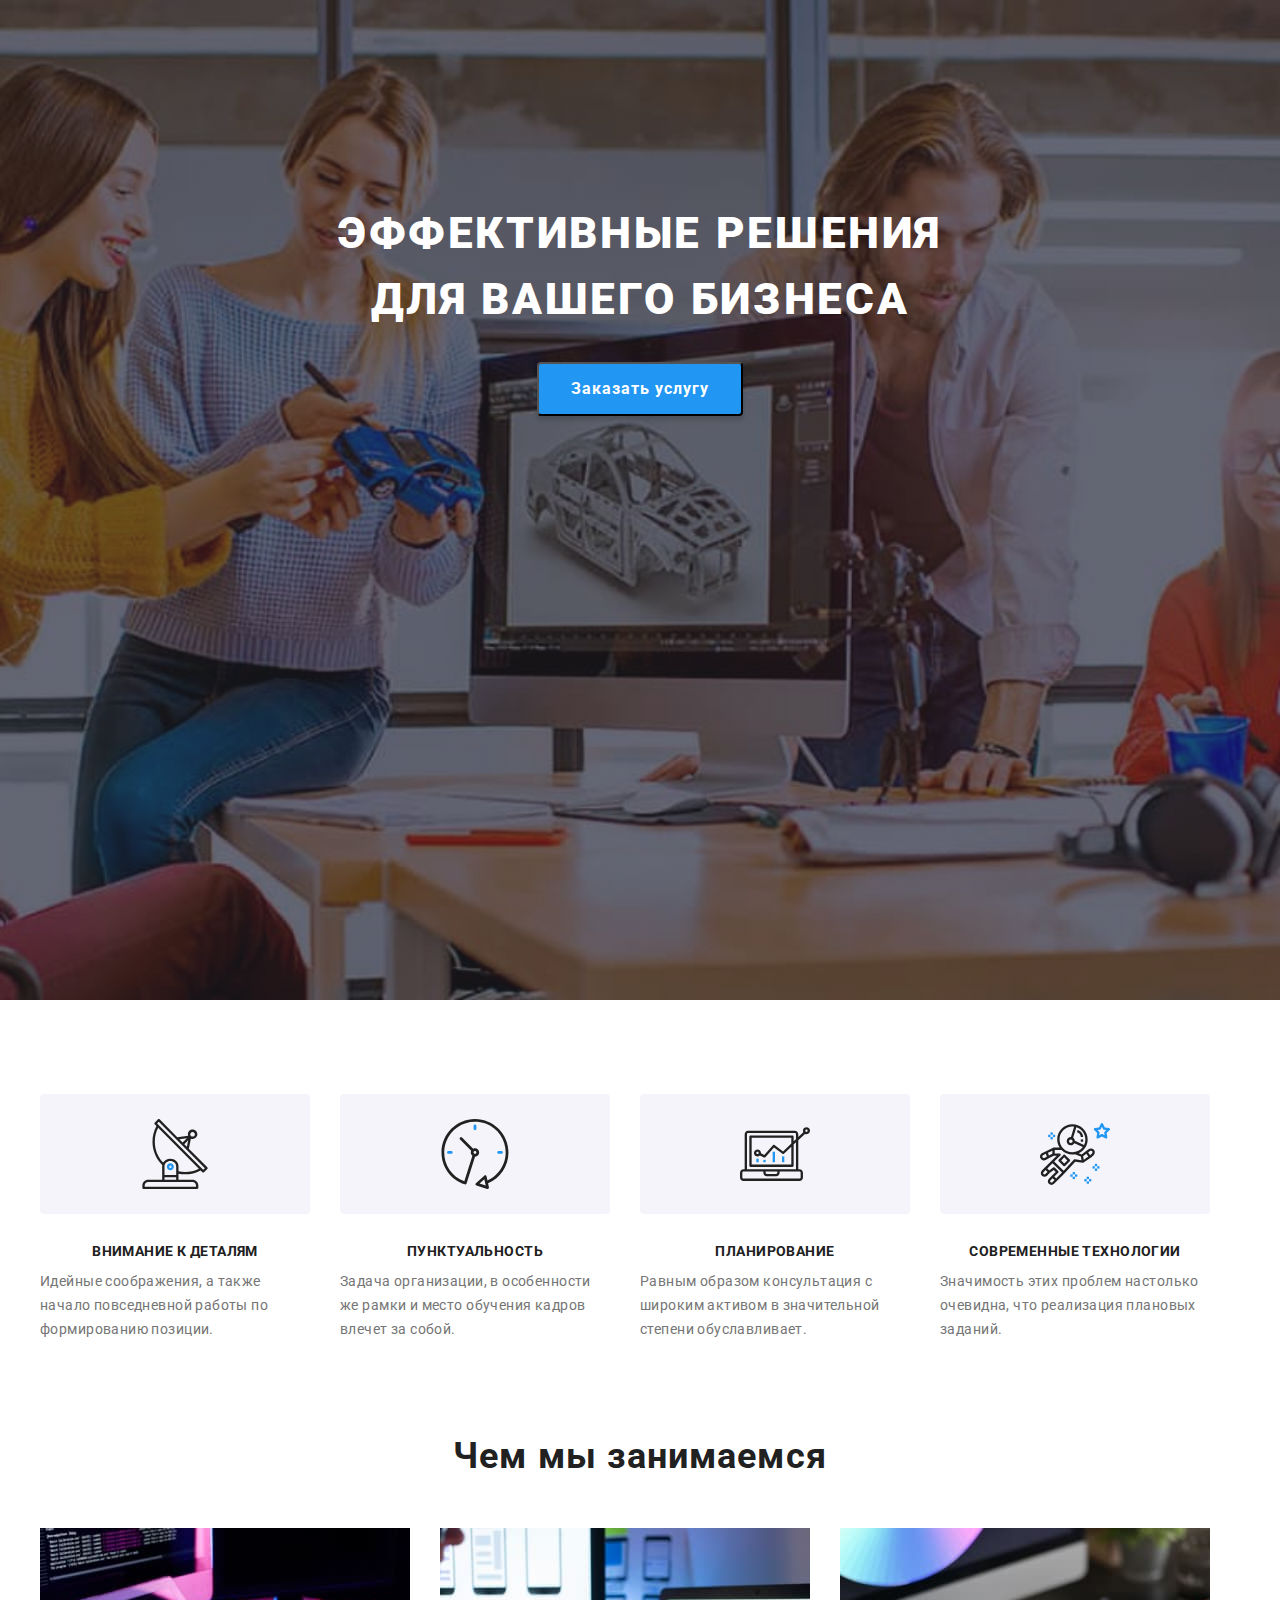
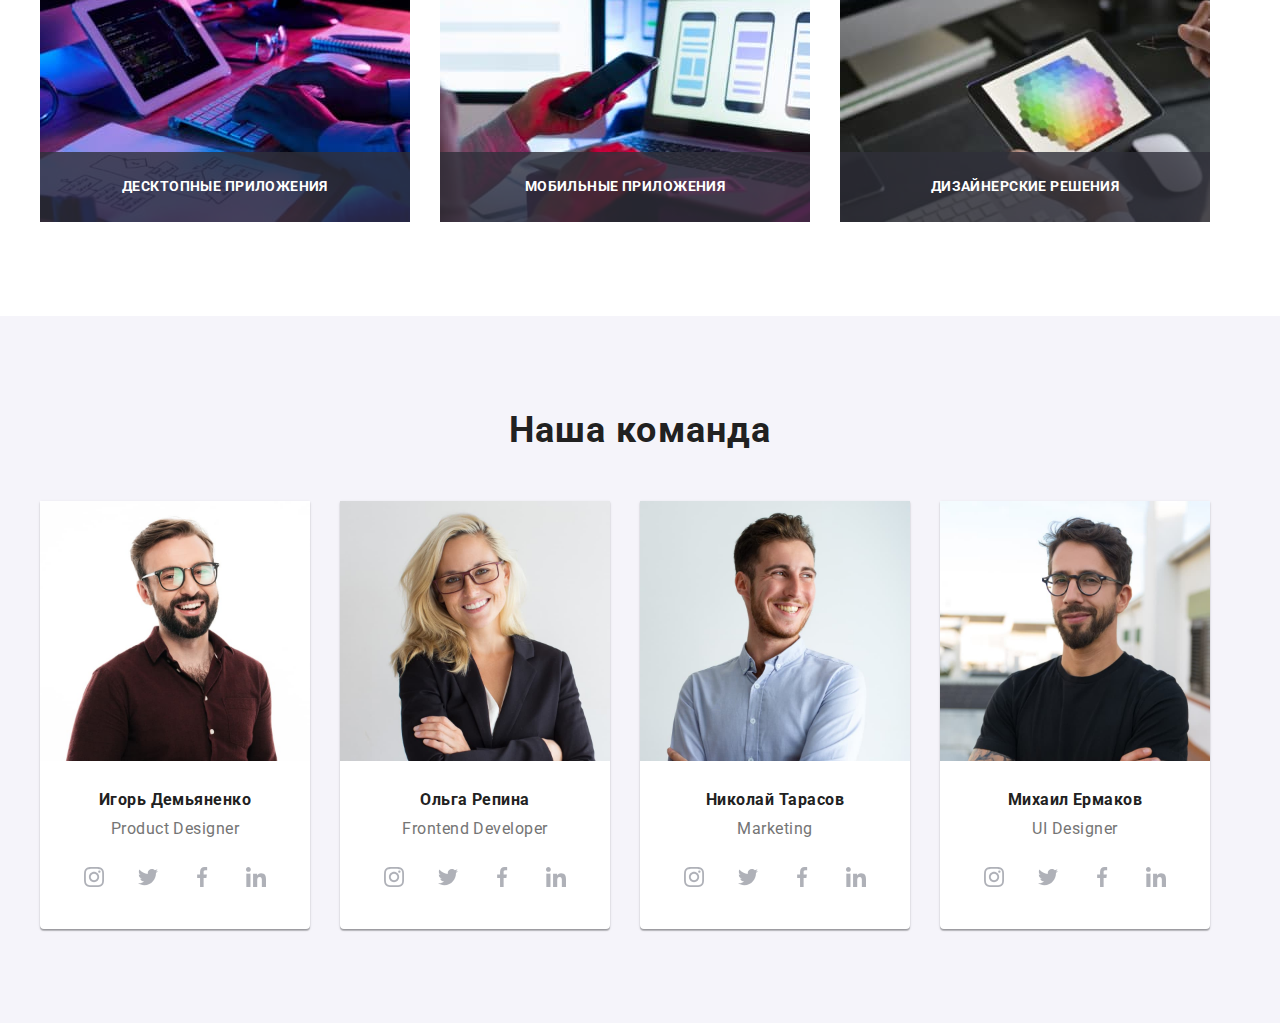
==== index.html @ a9a69131 "Адаптация первых двух секций без heаder" ====
<!DOCTYPE html>
<html lang="ru">
<head>
    <meta charset="UTF-8">
    <meta http-equiv="X-UA-Compatible" content="IE=edge">
    <meta name="viewport" content="width, initial-scale=1.0">
    <title lang="en">WebStudio</title>
    <link rel="preconnect" href="https://fonts.gstatic.com">
    <link href="https://fonts.googleapis.com/css2?family=Raleway:wght@700&family=Roboto:wght@400;500;700;900&display=swap" rel="stylesheet">
    <link rel="stylesheet" href="https://cdnjs.cloudflare.com/ajax/libs/modern-normalize/1.1.0/modern-normalize.min.css" integrity="sha512-wpPYUAdjBVSE4KJnH1VR1HeZfpl1ub8YT/NKx4PuQ5NmX2tKuGu6U/JRp5y+Y8XG2tV+wKQpNHVUX03MfMFn9Q==" crossorigin="anonymous" referrerpolicy="no-referrer" />
    <link rel="stylesheet" href="https://cdnjs.cloudflare.com/ajax/libs/animate.css/4.1.1/animate.min.css"/>
    <link rel="stylesheet" href="./css/main.min.css">
</head>
<body>
    <!--Шапка страницы-->
    <!-- <header class="header">      -->
       <!--Навигация на другие страницы-->
         <!-- <div class="container header-container">
            <nav class=" main-nav">
                <a  href="#WebStudio" class="logo link  "><span class="logo--part">Web</span>Studio</a>
                <ul class="menu list">
                    <li class="menu__item">
                        <a class="menu__link link menu__link--current" href="#студия">Студия</a>
                    </li>
                    <li class="menu__item">
                        <a class="menu__link link" href="./portfolio.html">Портфолио</a>
                    </li>
                    <li class="menu__item">
                        <a class="menu__link link" href="#контакты">Контакты</a>
                    </li>
                </ul>
            </nav>
            <!-- <ul class="communication list">
                <li class="communication__item ">                
                    <a class="communication__link link" href="mailto:info@devstudio.com">
                        <svg class=" communication__icon" width="16"  height="12">
                            <use href="./images/icon/sprite.svg#icon-envelope" width="16" height="12"></use>
                        </svg>info@devstudio.com</a></li>
                <li class="communication__item" >
                    <a class="communication__link link" href="tel:+380961111111">
                        <svg class="communication__icon" width="10" height="16"  >
                            <use href="./images/icon/sprite.svg#icon-smartphone" width="10" height="16" ></use>
                        </svg>+38 096 111 11 11</a></li>
             </ul> -->
         <!-- </div>
    </header> --> 

    <main>
        <section class="hero">   
            <div class="container"> 
                <!-- Решение -->
                <h1 class="hero__text">Эффективные решения для вашего бизнеса</h1>
                <button type="button" class="hero__button" data-modal-open> Заказать услугу </button> 
            </div>               
        </section>

      
        <section class="quality">
                <!-- Положительные качества-->
            <div class="container"> 
                <h2 class="visually-hidden">Наши положительные качества</h2>
                <ul class="quality__list list">
                    <li class="quality__list--item ">
                        <div class="quality__list--container">
                            <svg class="quality__list--icon">
                                <use href="./images/icon/sprite.svg#icon-antenna"></use>
                            </svg>
                        </div>
                        <h3 class="quality__list--title"> Внимание к деталям</h3>
                        <p class="quality__list--description">Идейные соображения, а также начало повседневной работы по формированию позиции.</p>
                    </li>
                    <li class="quality__list--item ">
                        <div class="quality__list--container">
                            <svg class="quality__list--icon">
                                <use href="./images/icon/sprite.svg#icon-clock"></use>
                            </svg>
                        </div>
                        <h3 class="quality__list--title"> Пунктуальность</h3>
                        <p class="quality__list--description">Задача организации, в особенности же рамки и место обучения кадров влечет за собой.</p>
                    </li>
                    <li class="quality__list--item ">
                        <div class="quality__list--container">
                            <svg class="quality__list--icon">
                                <use href="./images/icon/sprite.svg#icon-diagram"></use>
                            </svg>
                        </div>
                        <h3 class="quality__list--title"> Планирование</h3>
                        <p class="quality__list--description">Равным образом консультация с широким активом в значительной степени обуславливает.</p>
                    </li>
                    <li class="quality__list--item">
                        <div class="quality__list--container">
                            <svg class="quality__list--icon">
                                <use href="./images/icon/sprite.svg#icon-astronaut"></use>
                            </svg>
                        </div>
                        <h3 class="quality__list--title"> Современные технологии</h3>
                        <p class="quality__list--description">Значимость этих проблем настолько очевидна, что реализация плановых заданий.</p>
                    </li>
                </ul>
            </div>
        </section>
   
            
        <section class="our-work">
            <!--Чем мы занимаемся--> 
            <div class="container">
                <h2 class="our-work__title">Чем мы занимаемся</h2>    
                <ul class="our-work__list list">
                    <li class="our-work__example">
                        <div class="our-work__card">
                            <img class="our-work__img" src="./images/work/typing_on_laptope.jpg" alt="Пишет код" width="370" height="294"  >
                            <p class="our-work__p">
                                Десктопные приложения
                            </p>
                        </div>
                    </li>
                    <li class="our-work__example">
                        <div class="our-work__card">
                            <img class="our-work__img" src="./images/work/laptop-screen.jpg" alt="Разрабатывает сайт под телефон" width="370" height="294" >
                            <p class="our-work__p">
                                Мобильные приложения
                            </p>
                        </div>
                    </li>
                    <li class="our-work__example">
                        <div class="our-work__card">
                            <img class="our-work__img" src="./images/work/thr-tablet.jpg" alt="Подбирает цветовую гамму" width="370" height="294" >
                            <p class="our-work__p">
                                Дизайнерские решения
                            </p>
                        </div>

                    </li>               
                </ul>
            </div>        
        </section>
  
        <section class="team">
            <!--Наша команда-->                  
            <div class="team__content container">
                <h2 class="team__title">Наша команда</h2> 
                <ul class="team__list list">
                    <li class="team__item">
                       <img class="team__img" src="./images/team/igor-demyanenko.jpg" alt="Мужчина в очках" width="270" height="260">
                       <div class="team__box">
                         <h3 class="team__name">Игорь Демьяненко</h3>
                         <p class="team__position" lang="en">Product Designer</p>
                         <ul class="social__list list">
                             <li class="social__list--item">
                                 <a href="" class="social__list--link ">
                                    <svg class="social__list--icon">
                                        <use href="./images/icon/sprite.svg#icon-instagram"></use>
                                    </svg>   
                                 </a>
                                </li>
                             <li class="social__list--item">
                                 <a href=""  class="social__list--link ">
                                    <svg class="social__list--icon">
                                        <use href="./images/icon/sprite.svg#icon-twitter"></use>
                                    </svg>
                                 </a>
                                </li>
                             <li class="social__list--item">
                                 <a href=""  class="social__list--link ">
                                    <svg class="social__list--icon">
                                        <use href="./images/icon/sprite.svg#icon-facebook"></use>
                                    </svg>
                                 </a>
                                </li>
                             <li class="social__list--item">
                                 <a href=""  class="social__list--link ">
                                    <svg class="social__list--icon">
                                        <use href="./images/icon/sprite.svg#icon-linkedin"></use>
                                    </svg>
                                 </a>
                                </li>
                         </ul>
                       </div>                      
                   </li>
                    <li class="team__item">
                       <img class="team__img" src="./images/team/olga-repina.jpg" alt="Женщина в очках" width="270" height="260">
                       <div class="team__box">
                         <h3 class="team__name ">Ольга Репина</h3>
                         <p class="team__position" lang="en">Frontend Developer</p>
                         <ul class="social__list list">
                            <li class="social__list--item">
                                <a  href="" class="social__list--link ">
                                   <svg class="social__list--icon">
                                       <use href="./images/icon/sprite.svg#icon-instagram"></use>
                                   </svg>   
                                </a>
                               </li>
                            <li class="social__list--item">
                                <a  href="" class="social__list--link ">
                                   <svg class="social__list--icon">
                                       <use href="./images/icon/sprite.svg#icon-twitter"></use>
                                   </svg>
                                </a>
                               </li>
                            <li class="social__list--item">
                                <a href=""  class="social__list--link ">
                                   <svg class="social__list--icon">
                                       <use href="./images/icon/sprite.svg#icon-facebook"></use>
                                   </svg>
                                </a>
                               </li>
                            <li class="social__list--tem">
                                <a  href="" class="social__list--link ">
                                   <svg class="social__list--icon">
                                       <use href="./images/icon/sprite.svg#icon-linkedin"></use>
                                   </svg>
                                </a>
                               </li>
                        </ul>
                       </div>
                   </li>
                   <li class="team__item">
                       <img class="team__img" src="./images/team/nikolay-tarasov.jpg" alt="Мужчина" width="270" height="260">
                       <div class="team__box">
                         <h3 class="team__name">Николай Тарасов</h3>
                         <p class="team__position" lang="en">Marketing</p>
                         <ul class="social__list list">
                            <li class="social__list--item">
                                <a  href="" class="social__list--link ">
                                   <svg class="social__list--icon">
                                       <use href="./images/icon/sprite.svg#icon-instagram"></use>
                                   </svg>   
                                </a>
                               </li>
                            <li class="social__list--item">
                                <a  href="" class="social__list--link ">
                                   <svg class="social__list--icon">
                                       <use href="./images/icon/sprite.svg#icon-twitter"></use>
                                   </svg>
                                </a>
                               </li>
                               <li class="social__list--item">
                                <a  href="" class="social__list--link ">
                                   <svg class="social__list--icon">
                                       <use href="./images/icon/sprite.svg#icon-facebook"></use>
                                   </svg>
                                </a>
                               </li>
                               <li class="social__list--item">
                                <a  href="" class="social__list--link ">
                                   <svg class="social__list--icon">
                                       <use href="./images/icon/sprite.svg#icon-linkedin"></use>
                                   </svg>
                                </a>
                               </li>
                        </ul>
                       </div>
                   </li>
                   <li class="team__item">
                       <img class="team__img" src="./images/team/mikhail-yermakov.jpg" alt="Мужчина в очках" width="270" height="260">
                       <div class="team__box">
                         <h3 class="team__name">Михаил Ермаков</h3>
                         <p class="team__position" lang="en">UI Designer</p>
                         <ul class="social__list list">
                            <li class="social__list--item">
                                <a  href="" class="social__list--link ">
                                   <svg class="social__list--icon">
                                       <use href="./images/icon/sprite.svg#icon-instagram"></use>
                                   </svg>   
                                </a>
                               </li>
                            <li   class="social__list--item">
                                <a href="" class="social__list--link ">
                                   <svg class="social__list--icon">
                                       <use href="./images/icon/sprite.svg#icon-twitter"></use>
                                   </svg>
                                </a>
                               </li>
                            <li   class="social__list--item">
                                <a href="" class="social__list--link ">
                                   <svg class="social__list--icon">
                                       <use href="./images/icon/sprite.svg#icon-facebook"></use>
                                   </svg>
                                </a>
                               </li>
                            <li  class="social__list--item">
                                <a href="" class="social__list--link ">
                                   <svg class="social__list--icon">
                                       <use href="./images/icon/sprite.svg#icon-linkedin"></use>
                                   </svg>
                                </a>
                               </li>
                        </ul>
                       </div>

                   </li>
               </ul>
            </div>       

        <!-- </section> -->
        
        <!-- <section class="customers"> -->
            <!--Постоянные клиенты-->
            <!-- <div class="container">
                <h2 class="customers__title">Постоянные клиенты</h2>
                <ul class="customers__list list">
                    <li class="customers__item list">
                        <a  href="" class="customers__link">
                            <svg class="customers__icon" width="41" height="47">
                                <use href="./images/icon/sprite.svg#icon-group-ya_co"></use>
                            </svg>   
                        </a>
                    </li>
                    <li  class="customers__item list">
                        <a  href="" class="customers__link">
                            <svg class="customers__icon" width="40" height="52">
                                <use href="./images/icon/sprite.svg#icon-group_company"></use>
                            </svg>   
                        </a>
                    </li>
                    <li class="customers__item list">
                        <a  href="" class="customers__link" >
                            <svg class="customers__icon" width="43" height="41">
                                <use href="./images/icon/sprite.svg#icon-group-compan"></use>
                            </svg>   
                        </a>
                    </li>
                    <li class="customers__item list">
                        <a  href="" class="customers__link">
                            <svg class="customers__icon" width="85" height="41">
                                <use href="./images/icon/sprite.svg#icon-group_foster"></use>
                            </svg>   
                        </a>
                    </li>
                    <li class="customers__item list" >
                        <a  href="" class="customers__link">
                             <svg class="customers__icon" width="63" height="46">
                                <use href="./images/icon/sprite.svg#icon-group_brand"></use>
                            </svg>   
                        </a>
                    </li>
                    <li class="customers__item list" > 
                        <a  href="" class="customers__link">
                             <svg class="customers__icon" width="94" height="44">
                                 <use href="./images/icon/sprite.svg#icon-group_tag"></use>
                             </svg>   
                         </a>
                    </li>
                </ul>
            </div>

        </section>
        -->
    </main>

    <!-- <footer class="footer">
        <div class="container footer__container"> -->
            <!-- <div class="footer__address">
                <h2 class="visually-hidden">Контактная информация</h2> -->
                <!--Контактная информация-->       
                <!-- <a  href="#WebStudio" class="logo link logo--retreat"><span class="logo--part">Web</span><span class="logo--footer">Studio</span> </a>
               <address>
                   <ul class="footer__list list">
                       <li class="footer__item"> <a class="footer__site link" href="https://goo.gl/maps/m8xyBrowQKkQdfv96" target="_blank" rel="noopener noreferrer" >г. Киев, пр-т Леси Украинки, 26</a></li>
                       <li class="footer__item"><a class="footer__communication link" href="mailto:info@example.com">info@example.com</a></li>
                       <li class="footer__item"> <a class="footer__communication link" href="tel:+380991111111">+38 099 111 11 11</a></li>  
                   </ul>               
               </address>
            </div> -->
           <!-- <div class="join">
            <h3 class="join__title" >присоединяйтесь</h3> -->
            <!--Coц сети--> 
            <!-- <ul class="join__list list">
             <li class="join__item">
                 <a  href="#" class="join__link ">
                    <svg class="join__icon">
                        <use href="./images/icon/sprite.svg#icon-instagram"></use>
                    </svg>   
                 </a>
                </li>
             <li class="join__item">
                 <a  href="#" class="join__link ">
                    <svg class="join__icon">
                        <use href="./images/icon/sprite.svg#icon-twitter"></use>
                    </svg>
                 </a>
                </li>
             <li class="join__item">
                 <a  href="#" class="join__link ">
                    <svg class="join__icon">
                        <use href="./images/icon/sprite.svg#icon-facebook"></use>
                    </svg>
                 </a>
                </li>
             <li class="join__item">
                 <a  href="#" class="join__link ">
                    <svg class="join__icon">
                        <use href="./images/icon/sprite.svg#icon-linkedin"></use>
                    </svg>
                 </a>
                </li>
            </ul>
           </div> -->
           <!-- <div class="footer__form">
               <h3 class="footer__form--title">Подпишитесь на рассылку</h3>
               <form action="#" class="footer__form--box">
                   <label class="footer__form--label">
                       <span class="footer__form--label">
                            <input class="footer__form--input" type="email" name="email" placeholder="E-mail" required>
                            <button class="footer__form--subscribe" type="submit">Подписаться
                                <svg class="footer__form--icon" width="24" height="24">
                                    <use href="./images/icon/sprite.svg#icon-send" ></use>
                                </svg>
                            </button>
                       </span>
                   </label>              
               </form>
           </div>
        </div>
    </footer> -->
<!-- 
    <div class="backdrop is-hidden" data-modal>
        <div class="modal ">
            <button type="button" class="modal-button" data-modal-close>
                <svg class="modal-icon" width="11" height="11">
                    <use href="./images/icon/sprite.svg#icon-dagger" ></use>
                </svg>
            </button>
            <form action="#" class="modal-form">
                <p class="modal-form-heat">Оставьте свои данные, мы вам перезвоним</p>
                <label class="modal-form-field">
                    Имя
                    <span class="modal-form-imput-wrapper">
                        <input type="text" name="user-name" class="modal-form-imput" 
                        minlength="2" pattern="[a-zA-Zа-яёА-ЯЁ]+" 
                        title="Имя должно содержать символы кирилицы или латиницы" required>
                        <svg class="modal-form-icon">
                            <use href="./images/icon/sprite.svg#icon-people"></use>
                        </svg>  
                    </span>
                </label>
                <label class="modal-form-field">
                    Телефон
                    <span class="modal-form-imput-wrapper">
                        <input type="tel" name="tel" class="modal-form-imput" 
                        pattern="[0-9]{3}-[0-9]{3}-[0-9]{2}-[0-9]{2}" title="050-000-00-00" required>
                        <svg class="modal-form-icon">
                            <use href="./images/icon/sprite.svg#icon-tel"></use>
                        </svg>  
                    </span>
                </label>
                <label class="modal-form-field">
                    Почта
                    <span class="modal-form-imput-wrapper">
                        <input type="email" name="email" class="modal-form-imput" required>
                        <svg class="modal-form-icon">
                            <use href="./images/icon/sprite.svg#icon-letter"></use>
                        </svg>  
                    </span>
                </label>
                <label class="modal-form-field">
                    Комментарий
                    <textarea name="user-message" class="modal-form-message" placeholder="Введите текст"></textarea>
                </label>
                <input type="checkbox" class="modal-form-checkbox visually-hidden" id="accept-police" required>
                <label for="accept-police" class="modal-form-checkbox-label"> 
                    Соглашаюсь с рассылкой и принимаю &nbsp; <a class="modal-form-checlbox-link link" href="#">Условия договора</a>
                </label>
                <button type="submit" class="modal-form-button">    
                    Отправить
                </button>
            </form>            

        </div>
    </div> -->

    <script src="./js/modal.js"></script>
</body>
</html>
---- css/main.min.css ----
:root{--main-font:'Roboto', "Sans","Lato", sans-serif;--secondary-font:'Raleway', "Montserrat", sans-serif;--title-text-colot: #212121;--accent-color: #2196F3;--primary-bg-color:#FFFFFF;--secondary-color:#757575}.visually-hidden{position:absolute;width:1px;height:1px;margin:-1px;border:0;padding:0;white-space:nowrap;clip-path:inset(100%);clip:rect(0 0 0 0);overflow:hidden}body{font-family:var(--main-font);font-weight:500;margin:0px;color:var(--secondary-color);background:var(--primary-bg-color)}h1,h2,h3,h4,h5,h6,p{margin-top:0;margin-bottom:0}ul,ol{margin-top:0;margin-bottom:0;padding-left:0}img{display:block;max-width:100%;height:auto}.list{list-style:none}.link{text-decoration:none;color:inherit}.container{padding-left:15px;padding-right:15px}@media screen and (min-width: 480px){.container{width:450px;margin:0 auto}}@media screen and (min-width: 768px){.container{width:738px}}@media screen and (min-width: 1200px){.container{width:1200px}}.backdrop{position:fixed;top:0;left:0;width:100vw;height:100vh;background-color:rgba(0,0,0,0.2);opacity:1;visibility:visible;pointer-events:auto;transition:opacity 500ms linear, visibility 500ms linear}.is-hidden{opacity:0;visibility:hidden;pointer-events:none}.logo{font-family:var(--secondary-font);font-weight:700;font-size:26px;line-height:1.19;letter-spacing:0.03em;color:#000000}.logo--part{color:var(--accent-color)}.logo--footer{color:var(--primary-bg-color)}.logo--retreat{display:inline-block;margin-bottom:20px;margin-right:0}@media screen and (min-width: 768px){.logo{margin-right:88px}}@media screen and (min-width: 1200px){.logo{margin-right:93px}}.social__list{display:flex;justify-content:space-between}.social__list--icon{width:20px;height:20px}.social__list--link{display:flex;align-items:center;justify-content:center;width:44px;height:44px;border-radius:50%;background-color:transparent;fill:#AFB1B8;transition:fill 250ms cubic-bezier(0.4, 0, 0.2, 1),background-color 250ms cubic-bezier(0.4, 0, 0.2, 1)}.social__list--link:focus,.social__list--link:hover{background-color:var(--accent-color);fill:var(--primary-bg-color)}.button{padding:6px 22px;font-family:var(--main-font);font-weight:500;font-size:16px;line-height:1.63;text-align:center;letter-spacing:0.03em;cursor:pointer;color:var(--title-text-colot);background-color:#F5F4FA;border-radius:4px;border-color:transparent;transition:box-shadow 250ms cubic-bezier(0.4, 0, 0.2, 1),background-color 250ms cubic-bezier(0.4, 0, 0.2, 1),color 250ms cubic-bezier(0.4, 0, 0.2, 1)}.button:focus,.button:hover{color:var(--primary-bg-color);background-color:var(--accent-color);box-shadow:0px 3px 1px rgba(0,0,0,0.1),0px 1px 2px rgba(0,0,0,0.08),0px 2px 2px rgba(0,0,0,0.12)}.header-container{display:flex}.header{border-bottom:1px solid #ECECEC;padding-top:25px;padding-bottom:24px}.main-nav{display:flex;align-items:center}.link.menu__link--current{color:var(--accent-color)}.link.menu__link--current::after{content:"";position:absolute;width:100%;height:4px;bottom:0;right:0;background-color:var(--accent-color);border-radius:2px}.menu{display:flex;align-items:center}.menu__item:not(:last-child){margin-right:50px}.menu__link{position:relative;font-size:14px;line-height:1.14;letter-spacing:0.02em;padding:32px 0;color:var(--title-text-colot);transition:color 250ms cubic-bezier(0.4, 0, 0.2, 1);animation-duration:500ms}.menu__link:hover,.menu__link:focus{color:var(--accent-color)}.communication{display:flex;margin-left:auto;align-items:center;font-size:14px;line-height:1.14;letter-spacing:0.02em;fill:var(--secondary-color)}.communication__item:not(:last-child){margin-right:50px}.communication__link{display:flex;align-items:center;transition:fill 250ms cubic-bezier(0.4, 0, 0.2, 1),color 250ms cubic-bezier(0.4, 0, 0.2, 1)}.communication__link:hover,.communication__link:focus{color:var(--accent-color);fill:var(--accent-color)}.communication__icon{margin-right:10px}.modal{padding:40px;width:528px;height:581px;background-color:var(--primary-bg-color);position:absolute;left:50%;top:50%;transform:translate(-50%, -50%)}.modal-button{position:absolute;width:30px;height:30px;cursor:pointer;top:8px;right:8px;padding:0;border-radius:50%;background-color:var(--primary-bg-color);border:1px solid rgba(0,0,0,0.1)}.modal-button:focus .modal-icon{fill:var(--accent-color)}.modal-icon{text-align:center;fill:#000000;transition:fill 250ms cubic-bezier(0.4, 0, 0.2, 1)}.modal-form{display:flex;flex-direction:column}.modal-form-heat{margin-bottom:12px;font-family:var(--main-font);font-weight:700;font-size:20px;line-height:1.15;text-align:center;letter-spacing:0.03em;color:var(--title-text-colot)}.modal-form-field{margin-bottom:10px;font-family:var(--main-font);font-weight:400;font-size:12px;line-height:1.16;letter-spacing:0.01em;color:var(--secondary-color)}.modal-form-imput-wrapper{display:block;position:relative;margin-top:4px}.modal-form-imput{padding:12px 42px;width:100%;height:40px;border:1px solid rgba(33,33,33,0.2);border-radius:4px;transition:border-color 250ms cubic-bezier(0.4, 0, 0.2, 1),fill 250ms cubic-bezier(0.4, 0, 0.2, 1)}.modal-form-imput:focus{outline:none;border-color:var(--accent-color)}.modal-form-imput:focus+.modal-form-icon{fill:var(--accent-color)}.modal-form-message{margin-top:4px;padding:12px 16px;resize:none;width:100%;height:120px;border:1px solid rgba(33,33,33,0.2);border-radius:4px;transition:border-color 250ms cubic-bezier(0.4, 0, 0.2, 1)}.modal-form-message:focus{outline:none;border-color:var(--accent-color)}.modal-form-icon{position:absolute;bottom:11px;left:12px;width:18px;height:18px}.modal-form-checkbox{transition:outline 250ms cubic-bezier(0.4, 0, 0.2, 1)}.modal-form-checkbox-label{display:flex;align-items:center;margin-bottom:30px;font-family:var(--main-font);font-weight:400;font-size:14px;line-height:2;letter-spacing:0.03em;color:var(--secondary-color)}.modal-form-checkbox-label::before{display:block;content:"";width:16px;height:15px;border:2px solid #212121;cursor:pointer;margin-right:8px;border-radius:4px}.modal-form-checkbox:checked+.modal-form-checkbox-label::before{background-color:var(--accent-color);background-image:url(../images/icon/iconcheck.svg);background-repeat:no-repeat;background-position:center;background-origin:padding-box;border-color:var(--accent-color)}.modal-form-checkbox:focus+.modal-form-checkbox-label::before{border-color:var(--accent-color)}.modal-form-button{margin-right:auto;margin-left:auto;padding-top:10px;padding-bottom:10px;width:200px;font-family:var(--main-font);font-weight:700;font-size:16px;line-height:1.88;align-items:center;letter-spacing:0.06em;cursor:pointer;color:var(--primary-bg-color);background:#2196F3;box-shadow:0px 4px 4px rgba(0,0,0,0.15);border-radius:4px;border-color:transparent}.modal-form-checlbox-link{font-family:var(--main-font);font-weight:400;font-size:14px;line-height:2;letter-spacing:0.03em;text-decoration-line:underline;color:var(--accent-color)}.hero{max-width:480px;height:400px;padding-top:118px;padding-bottom:60px;background-position:center;background-size:cover;background-color:#2F303A;background-image:linear-gradient(rgba(47,48,58,0.4), rgba(47,48,58,0.4)),url("../../images/hero/hero-mobile@1x.jpg");text-align:center}@media screen and (min-device-pixel-ratio: 2) and (min-width: 320px), screen and (min-resolution: 192dpi) and (min-width: 320px), screen and (min-resolution: 2dppx) and (min-width: 320px){.hero .hero{background-image:linear-gradient(rgba(47,48,58,0.4), rgba(47,48,58,0.4)),url("../../images/hero/hero-mobile@2x.jpg")}}.hero__text{margin-right:auto;margin-left:auto;text-align:center;text-transform:uppercase;font-weight:900;font-size:26px;line-height:1.61;letter-spacing:0.06em;width:360px;color:var(--primary-bg-color)}.hero__button{padding:10px 32px;margin-top:30px;font-family:var(--main-font);font-weight:700;font-size:16px;line-height:1.88;align-items:center;letter-spacing:0.06em;cursor:pointer;color:var(--primary-bg-color);background-color:var(--accent-color);box-shadow:0px 4px 4px rgba(0,0,0,0.15);border-radius:4px}@media screen and (min-width: 480px){.hero{max-width:768px;height:400px;margin:0 auto;padding-top:118px;padding-bottom:204px;background-image:linear-gradient(rgba(47,48,58,0.4), rgba(47,48,58,0.4)),url("../../images/hero/hero-tab@1x.jpg")}}@media screen and (min-width: 480px) and (min-device-pixel-ratio: 2) and (min-width: 480px), screen and (min-width: 480px) and (min-resolution: 192dpi) and (min-width: 480px), screen and (min-width: 480px) and (min-resolution: 2dppx) and (min-width: 480px){.hero .hero{background-image:linear-gradient(rgba(47,48,58,0.4), rgba(47,48,58,0.4)),url("../../images/hero/hero-tab@2x.jpg")}}@media screen and (min-width: 768px){.hero{max-width:1600px;height:600px;margin:0 auto;padding-top:200px;padding-bottom:200px;background-image:linear-gradient(rgba(47,48,58,0.4), rgba(47,48,58,0.4)),url("../../images/hero/hero@1x.jpg")}}@media screen and (min-device-pixel-ratio: 2) and (min-width: 768px), screen and (min-resolution: 192dpi) and (min-width: 768px), screen and (min-resolution: 2dppx) and (min-width: 768px){.hero{background-image:linear-gradient(rgba(47,48,58,0.4), rgba(47,48,58,0.4)),url("../../images/hero/hero@2x.jpg")}}@media screen and (min-width: 480px){.hero__text{font-weight:900;font-size:26px;line-height:1.61;letter-spacing:0.06em;width:360px}}@media screen and (min-width: 768px){.hero__text{font-weight:900;font-size:44px;line-height:1.5;letter-spacing:0.06em;width:696px}}@media screen and (min-width: 768px) and (max-width: 1199px){.hero{margin-bottom:627px}}.our-work{padding-top:94px;padding-bottom:94px}.our-work__title{margin-bottom:50px;font-weight:700;font-size:36px;line-height:1.16;text-align:center;letter-spacing:0.03em;color:var(--title-text-colot)}.our-work__list{display:flex;flex-wrap:wrap;margin-top:-30px;margin-left:-30px}.our-work__example{margin-top:30px;margin-left:30px}.our-work__card{position:relative}.our-work__p{position:absolute;padding-top:27px;padding-bottom:27px;width:100%;bottom:0;right:0;font-family:var(--main-font);font-weight:700;font-size:14px;line-height:1.14;text-align:center;letter-spacing:0.03em;text-transform:uppercase;color:var(--primary-bg-color);background-color:rgba(47,48,58,0.8)}@media screen and (max-width: 1199px){.our-work{display:none}}.quality{padding-top:60px}.quality__list{font-weight:400;font-size:14px;line-height:1.71;letter-spacing:0.03em}.quality__list--item{width:450px}.quality__list--title{margin-bottom:10px;font-weight:700;font-size:14px;line-height:1.17;text-transform:uppercase;text-align:center;color:var(--title-text-colot)}.quality__list--container{display:flex;align-items:center;justify-content:center;height:120px;width:100%;text-align:center;margin-bottom:30px;background:#F5F4FA;border-radius:4px}.quality__list--icon{width:70px;height:70px}@media screen and (min-width: 768px) and (max-width: 1199px){.quality{display:none}}@media screen and (min-width: 1200px){.quality{padding-top:94px}.quality__list{display:flex;flex-wrap:wrap;margin-top:-30px;margin-left:-30px}.quality__list--item{margin-top:30px;margin-left:30px;width:270px}.quality__list--title{font-weight:700;font-size:14px;line-height:1.14}}.team{background:#F5F4FA;padding-top:30px;padding-bottom:60px}.team__title{margin-bottom:60px;font-weight:700;font-size:28px;line-height:1.17;text-align:center;letter-spacing:0.03em;color:var(--title-text-colot)}.team__item{width:450px;background-color:var(--primary-bg-color);box-shadow:0px 1px 3px rgba(0,0,0,0.12),0px 1px 1px rgba(0,0,0,0.14),0px 2px 1px rgba(0,0,0,0.2);border-radius:0px 0px 4px 4px}.team__box{padding:24px 122px}.team__name{margin-bottom:10px;font-size:16px;line-height:1.17;text-align:center;white-space:pre;letter-spacing:0.03em;color:var(--title-text-colot)}.team__position{margin-bottom:16px;font-weight:400;font-size:16px;line-height:1.17;text-align:center;letter-spacing:0.03em}@media screen and (min-width: 768px){.team__list{display:flex;flex-wrap:wrap;margin-top:-30px;margin-left:-30px}.team__item{margin-top:30px;margin-left:30px;width:354px}.team__box{padding:24px 74px}}@media screen and (min-width: 1200px){.team{padding-top:94px;padding-bottom:94px}.team__title{margin-bottom:50px;font-weight:700;font-size:36px;line-height:1.16}.team__item{width:270px}.team__box{padding:30px 32px}}.customers{padding-top:94px;padding-bottom:94px}.customers__title{font-weight:700;font-size:36px;line-height:1.17;text-align:center;letter-spacing:0.03em;margin-bottom:50px;color:var(--title-text-colot)}.customers__list{display:flex;justify-content:space-between;align-items:center}.customers__item{width:170px;height:92px}.customers__item:not(:last-child){margin-right:30px}.customers__link{display:flex;align-items:center;justify-content:center;width:100%;height:100%;text-align:center;background:transparent;fill:#AFB1B8;border:1px solid #AFB1B8;border-radius:4px;transition:fill 250ms cubic-bezier(0.4, 0, 0.2, 1),border 250ms cubic-bezier(0.4, 0, 0.2, 1)}.customers__link:hover,.customers__link:focus{fill:var(--accent-color);border:1px solid var(--accent-color)}.join{width:206px;margin-right:93px}.join__title{margin-bottom:20px;font-weight:700;font-size:14px;line-height:1.14;letter-spacing:0.03em;text-transform:uppercase;color:var(--primary-bg-color)}.join__list{display:flex;justify-content:space-between}.join__list:not(:last-child){margin-right:10px}.join__icon{width:20px;height:20px}.join__link{display:flex;align-items:center;justify-content:center;width:44px;height:44px;border-radius:50%;background-color:rgba(255,255,255,0.1);fill:var(--primary-bg-color);transition:background-color 250ms cubic-bezier(0.4, 0, 0.2, 1)}.join__link:focus,.join__link:hover{background-color:var(--accent-color)}.footer{padding-top:60px;padding-bottom:60px;background:#2F303A}.footer__container{display:flex;align-items:baseline}.footer__item{font-style:normal;font-weight:400;font-size:14px;line-height:1.17;letter-spacing:0.03em}.footer__item:not(:last-child){margin-bottom:9px}.footer__site{color:var(--primary-bg-color)}.footer__communication{color:rgba(255,255,255,0.6);transition:color 250ms cubic-bezier(0.4, 0, 0.2, 1)}.footer__communication:hover,.footer__communication:focus{color:var(--accent-color)}.footer__address{margin-right:70px}.footer__form{width:570px}.footer__form--title{margin-bottom:20px;font-family:var(--main-font);font-weight:700;font-size:14px;line-height:1.14;letter-spacing:0.03em;text-transform:uppercase;color:var(--primary-bg-color)}.footer__form--label{display:flex;align-items:center}.footer__form--input{padding:15px 16px;width:358px;background-color:transparent;border:1px solid rgba(255,255,255,0.3);filter:drop-shadow(0px 4px 4px rgba(0,0,0,0.15));border-radius:4px;color:var(--primary-bg-color)}.footer__form--input:focus{outline:none;border-color:var(--primary-bg-color);background-color:transparent;color:var(--primary-bg-color)}.footer__form--subscribe{width:200px;padding-top:10px;padding-bottom:10px;padding-left:29px;margin-left:12px;font-family:var(--main-font);font-weight:700;font-size:16px;line-height:1.87;color:var(--primary-bg-color);display:flex;align-items:center;text-align:center;letter-spacing:0.06em;cursor:pointer;background-color:var(--accent-color);box-shadow:0px 4px 4px rgba(0,0,0,0.15);border-radius:4px;border-color:transparent}.footer__form--icon{fill:var(--primary-bg-color);margin:auto}.offers{padding-top:94px;margin-bottom:50px}.offers__list{display:flex;justify-content:center}.offers :not(:last-child){margin-right:8px}.portfolio{padding-bottom:94px}.portfolio-list{display:flex;flex-wrap:wrap;margin-left:-30px;margin-top:-30px}.portfolio-list__item{margin-left:30px;margin-top:30px;width:370px;text-decoration:none;background-color:var(--primary-bg-color);box-sizing:border-box}.portfolio-list__focus{display:block;text-decoration:none;color:currentColor;transition:box-shadow 250ms cubic-bezier(0.4, 0, 0.2, 1)}.portfolio-list__img-card{position:relative;overflow:hidden}.portfolio-list__overlay{position:absolute;padding:62px 23px;overflow:auto;top:0;left:0;width:100%;height:100%;font-family:var(--main-font);font-weight:400;font-size:18px;line-height:1.55;letter-spacing:0.03em;background-color:rgba(33,150,243,0.9);color:var(--primary-bg-color);border:1px solid #000000;box-shadow:0px 4px 4px rgba(0,0,0,0.25);transform:translateY(100%);transition:transform 250ms cubic-bezier(0.4, 0, 0.2, 1)}.portfolio-list__focus:hover .portfolio-list__overlay,.portfolio-list__focus:focus .portfolio-list__overlay{transform:translateY(0%)}.portfolio-information{padding:20px 24px;border-right:1px solid #EEEEEE;border-bottom:1px solid #EEEEEE;border-left:1px solid #EEEEEE;text-decoration:none}.portfolio-information__title{margin-bottom:4px;font-family:var(--main-font);font-weight:700;font-size:18px;line-height:2;letter-spacing:0.06em;color:var(--title-text-colot)}.portfolio-information__text{font-weight:400;font-size:16px;line-height:1.88;letter-spacing:0.03em}.portfolio-list__focus:hover,.portfolio-list__focus:focus{box-shadow:0px 1px 1px rgba(0,0,0,0.12),0px 4px 4px rgba(0,0,0,0.06),1px 4px 6px rgba(0,0,0,0.16)}
/*# sourceMappingURL=main.min.css.map */
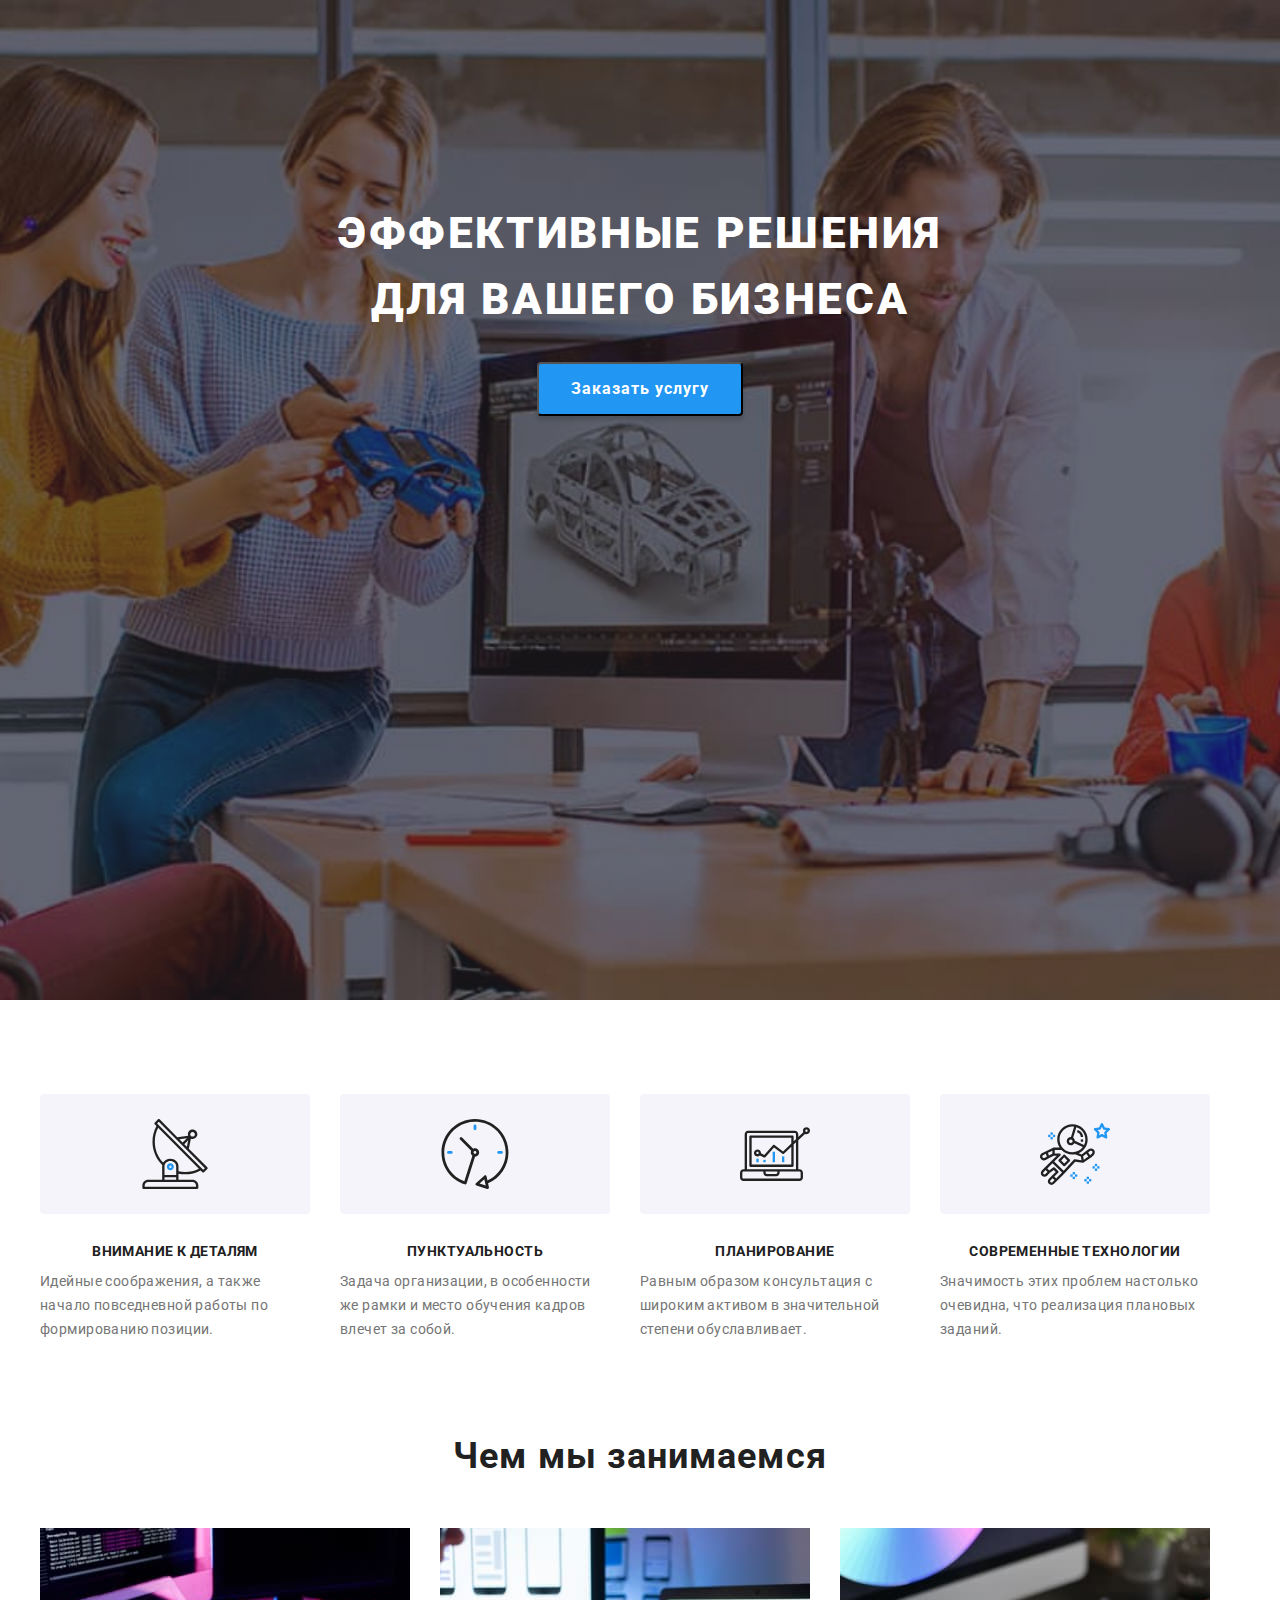
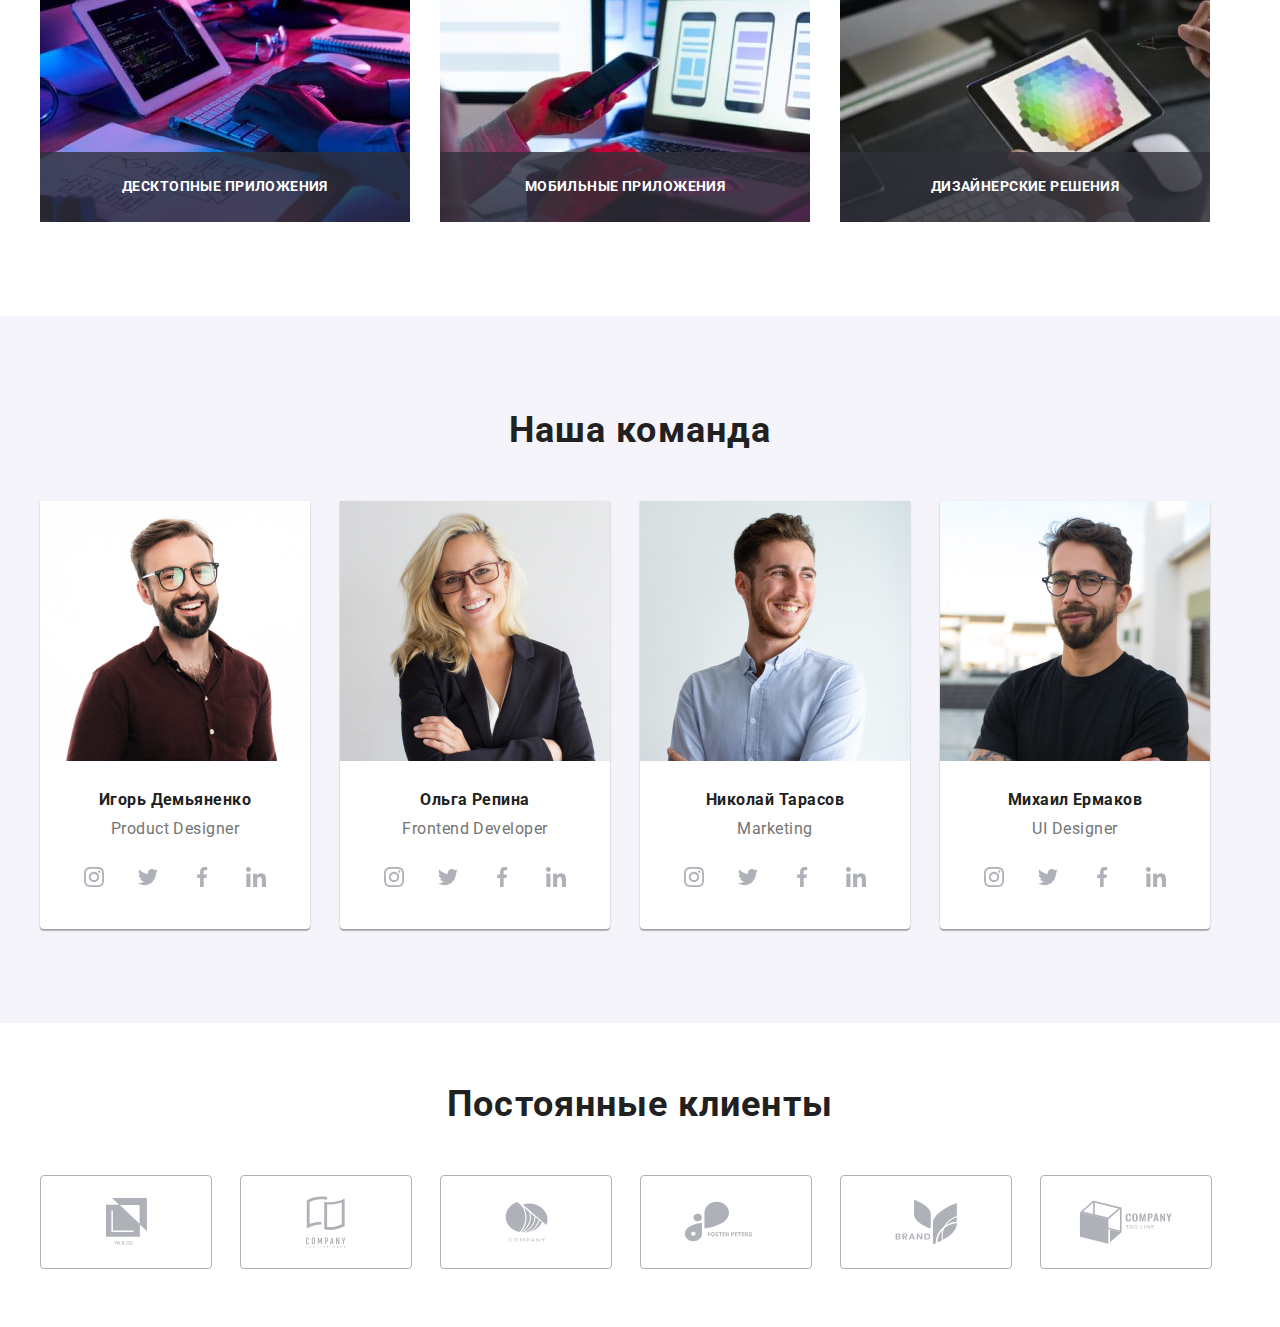
==== commit 1b6c641b: "team" ====
--- a/index.html
+++ b/index.html
@@ -141,7 +141,13 @@
                 <h2 class="team__title">Наша команда</h2> 
                 <ul class="team__list list">
                     <li class="team__item">
-                       <img class="team__img" src="./images/team/igor-demyanenko.jpg" alt="Мужчина в очках" width="270" height="260">
+                        <picture class="team__picture">
+                            <source media="(min-width:1200px)" srcset="./images/team/deckstope/team1-deckstope.jpg 1x, ./images/team/deckstope/team1-deckstope@2x.jpg 2x">
+                            <source media="(min-width:768px)" srcset="./images/team/tablet/team1-tablet.jpg 1x, ./images/team/tablet/team1-tablet@2x.jpg 2x">
+                            <source media="(min-width:320px)" srcset="./images/team/mobile/team1-mobile.jpg 1x, ./images/team/mobile/team1-mobile@2x.jpg 2x">
+                            <img class="team__img" src="./images/team/mobile/team1-mobile.jpg" 
+                            alt="Мужчина в очках">
+                        </picture>
                        <div class="team__box">
                          <h3 class="team__name">Игорь Демьяненко</h3>
                          <p class="team__position" lang="en">Product Designer</p>
@@ -178,7 +184,12 @@
                        </div>                      
                    </li>
                     <li class="team__item">
-                       <img class="team__img" src="./images/team/olga-repina.jpg" alt="Женщина в очках" width="270" height="260">
+                        <picture class="team__picture">
+                            <source media="(min-width:1200px)" srcset="./images/team/deckstope/team2-deckstope.jpg 1x, ./images/team/deckstope/team2-deckstope@2x.jpg 2x">
+                            <source media="(min-width:768px)" srcset="./images/team/tablet/team2-tablet.jpg 1x, ./images/team/tablet/team2-tablet@2x.jpg 2x">
+                            <source media="(min-width:320px)" srcset="./images/team/mobile/team2-mobile.jpg 1x, ./images/team/mobile/team2-mobile@2x.jpg 2x">
+                            <img class="team__img" src="./images/team/mobile/team2-mobile.jpg" alt="Женщина в очках">
+                        </picture>                      
                        <div class="team__box">
                          <h3 class="team__name ">Ольга Репина</h3>
                          <p class="team__position" lang="en">Frontend Developer</p>
@@ -215,7 +226,12 @@
                        </div>
                    </li>
                    <li class="team__item">
-                       <img class="team__img" src="./images/team/nikolay-tarasov.jpg" alt="Мужчина" width="270" height="260">
+                    <picture class="team__picture">
+                        <source media="(min-width:1200px)" srcset="./images/team/deckstope/team3-deckstope.jpg 1x, ./images/team/deckstope/team3-deckstope@2x.jpg 2x">
+                        <source media="(min-width:768px)" srcset="./images/team/tablet/team3-tablet.jpg 1x, ./images/team/tablet/team3-tablet@2x.jpg 2x">
+                        <source media="(min-width:320px)" srcset="./images/team/mobile/team3-mobile.jpg 1x, ./images/team/mobile/team3-mobile@2x.jpg 2x">
+                        <img class="team__img" src="./images/team/mobile/team3-mobile.jpg" alt="Мужчина" >
+                    </picture>
                        <div class="team__box">
                          <h3 class="team__name">Николай Тарасов</h3>
                          <p class="team__position" lang="en">Marketing</p>
@@ -252,7 +268,12 @@
                        </div>
                    </li>
                    <li class="team__item">
-                       <img class="team__img" src="./images/team/mikhail-yermakov.jpg" alt="Мужчина в очках" width="270" height="260">
+                    <picture class="team__picture">
+                        <source media="(min-width:1200px)" srcset="./images/team/deckstope/team4-deckstope.jpg 1x, ./images/team/deckstope/team4-deckstope@2x.jpg 2x">
+                        <source media="(min-width:768px)" srcset="./images/team/tablet/team4-tablet.jpg 1x, ./images/team/tablet/team4-tablet@2x.jpg 2x">
+                        <source media="(min-width:320px)" srcset="./images/team/mobile/team4-mobile.jpg 1x, ./images/team/mobile/team4-mobile@2x.jpg 2x">
+                        <img class="team__img" src="./images/team/mobile/team4-mobile.jpg" alt="Мужчина в очках" >
+                    </picture>
                        <div class="team__box">
                          <h3 class="team__name">Михаил Ермаков</h3>
                          <p class="team__position" lang="en">UI Designer</p>
@@ -292,11 +313,11 @@
                </ul>
             </div>       
 
-        <!-- </section> -->
+        </section>
         
-        <!-- <section class="customers"> -->
+        <section class="customers">
             <!--Постоянные клиенты-->
-            <!-- <div class="container">
+            <div class="container">
                 <h2 class="customers__title">Постоянные клиенты</h2>
                 <ul class="customers__list list">
                     <li class="customers__item list">
@@ -345,7 +366,7 @@
             </div>
 
         </section>
-        -->
+       
     </main>
 
     <!-- <footer class="footer">
--- a/css/main.min.css
+++ b/css/main.min.css
@@ -1,2 +1,2 @@
-:root{--main-font:'Roboto', "Sans","Lato", sans-serif;--secondary-font:'Raleway', "Montserrat", sans-serif;--title-text-colot: #212121;--accent-color: #2196F3;--primary-bg-color:#FFFFFF;--secondary-color:#757575}.visually-hidden{position:absolute;width:1px;height:1px;margin:-1px;border:0;padding:0;white-space:nowrap;clip-path:inset(100%);clip:rect(0 0 0 0);overflow:hidden}body{font-family:var(--main-font);font-weight:500;margin:0px;color:var(--secondary-color);background:var(--primary-bg-color)}h1,h2,h3,h4,h5,h6,p{margin-top:0;margin-bottom:0}ul,ol{margin-top:0;margin-bottom:0;padding-left:0}img{display:block;max-width:100%;height:auto}.list{list-style:none}.link{text-decoration:none;color:inherit}.container{padding-left:15px;padding-right:15px}@media screen and (min-width: 480px){.container{width:450px;margin:0 auto}}@media screen and (min-width: 768px){.container{width:738px}}@media screen and (min-width: 1200px){.container{width:1200px}}.backdrop{position:fixed;top:0;left:0;width:100vw;height:100vh;background-color:rgba(0,0,0,0.2);opacity:1;visibility:visible;pointer-events:auto;transition:opacity 500ms linear, visibility 500ms linear}.is-hidden{opacity:0;visibility:hidden;pointer-events:none}.logo{font-family:var(--secondary-font);font-weight:700;font-size:26px;line-height:1.19;letter-spacing:0.03em;color:#000000}.logo--part{color:var(--accent-color)}.logo--footer{color:var(--primary-bg-color)}.logo--retreat{display:inline-block;margin-bottom:20px;margin-right:0}@media screen and (min-width: 768px){.logo{margin-right:88px}}@media screen and (min-width: 1200px){.logo{margin-right:93px}}.social__list{display:flex;justify-content:space-between}.social__list--icon{width:20px;height:20px}.social__list--link{display:flex;align-items:center;justify-content:center;width:44px;height:44px;border-radius:50%;background-color:transparent;fill:#AFB1B8;transition:fill 250ms cubic-bezier(0.4, 0, 0.2, 1),background-color 250ms cubic-bezier(0.4, 0, 0.2, 1)}.social__list--link:focus,.social__list--link:hover{background-color:var(--accent-color);fill:var(--primary-bg-color)}.button{padding:6px 22px;font-family:var(--main-font);font-weight:500;font-size:16px;line-height:1.63;text-align:center;letter-spacing:0.03em;cursor:pointer;color:var(--title-text-colot);background-color:#F5F4FA;border-radius:4px;border-color:transparent;transition:box-shadow 250ms cubic-bezier(0.4, 0, 0.2, 1),background-color 250ms cubic-bezier(0.4, 0, 0.2, 1),color 250ms cubic-bezier(0.4, 0, 0.2, 1)}.button:focus,.button:hover{color:var(--primary-bg-color);background-color:var(--accent-color);box-shadow:0px 3px 1px rgba(0,0,0,0.1),0px 1px 2px rgba(0,0,0,0.08),0px 2px 2px rgba(0,0,0,0.12)}.header-container{display:flex}.header{border-bottom:1px solid #ECECEC;padding-top:25px;padding-bottom:24px}.main-nav{display:flex;align-items:center}.link.menu__link--current{color:var(--accent-color)}.link.menu__link--current::after{content:"";position:absolute;width:100%;height:4px;bottom:0;right:0;background-color:var(--accent-color);border-radius:2px}.menu{display:flex;align-items:center}.menu__item:not(:last-child){margin-right:50px}.menu__link{position:relative;font-size:14px;line-height:1.14;letter-spacing:0.02em;padding:32px 0;color:var(--title-text-colot);transition:color 250ms cubic-bezier(0.4, 0, 0.2, 1);animation-duration:500ms}.menu__link:hover,.menu__link:focus{color:var(--accent-color)}.communication{display:flex;margin-left:auto;align-items:center;font-size:14px;line-height:1.14;letter-spacing:0.02em;fill:var(--secondary-color)}.communication__item:not(:last-child){margin-right:50px}.communication__link{display:flex;align-items:center;transition:fill 250ms cubic-bezier(0.4, 0, 0.2, 1),color 250ms cubic-bezier(0.4, 0, 0.2, 1)}.communication__link:hover,.communication__link:focus{color:var(--accent-color);fill:var(--accent-color)}.communication__icon{margin-right:10px}.modal{padding:40px;width:528px;height:581px;background-color:var(--primary-bg-color);position:absolute;left:50%;top:50%;transform:translate(-50%, -50%)}.modal-button{position:absolute;width:30px;height:30px;cursor:pointer;top:8px;right:8px;padding:0;border-radius:50%;background-color:var(--primary-bg-color);border:1px solid rgba(0,0,0,0.1)}.modal-button:focus .modal-icon{fill:var(--accent-color)}.modal-icon{text-align:center;fill:#000000;transition:fill 250ms cubic-bezier(0.4, 0, 0.2, 1)}.modal-form{display:flex;flex-direction:column}.modal-form-heat{margin-bottom:12px;font-family:var(--main-font);font-weight:700;font-size:20px;line-height:1.15;text-align:center;letter-spacing:0.03em;color:var(--title-text-colot)}.modal-form-field{margin-bottom:10px;font-family:var(--main-font);font-weight:400;font-size:12px;line-height:1.16;letter-spacing:0.01em;color:var(--secondary-color)}.modal-form-imput-wrapper{display:block;position:relative;margin-top:4px}.modal-form-imput{padding:12px 42px;width:100%;height:40px;border:1px solid rgba(33,33,33,0.2);border-radius:4px;transition:border-color 250ms cubic-bezier(0.4, 0, 0.2, 1),fill 250ms cubic-bezier(0.4, 0, 0.2, 1)}.modal-form-imput:focus{outline:none;border-color:var(--accent-color)}.modal-form-imput:focus+.modal-form-icon{fill:var(--accent-color)}.modal-form-message{margin-top:4px;padding:12px 16px;resize:none;width:100%;height:120px;border:1px solid rgba(33,33,33,0.2);border-radius:4px;transition:border-color 250ms cubic-bezier(0.4, 0, 0.2, 1)}.modal-form-message:focus{outline:none;border-color:var(--accent-color)}.modal-form-icon{position:absolute;bottom:11px;left:12px;width:18px;height:18px}.modal-form-checkbox{transition:outline 250ms cubic-bezier(0.4, 0, 0.2, 1)}.modal-form-checkbox-label{display:flex;align-items:center;margin-bottom:30px;font-family:var(--main-font);font-weight:400;font-size:14px;line-height:2;letter-spacing:0.03em;color:var(--secondary-color)}.modal-form-checkbox-label::before{display:block;content:"";width:16px;height:15px;border:2px solid #212121;cursor:pointer;margin-right:8px;border-radius:4px}.modal-form-checkbox:checked+.modal-form-checkbox-label::before{background-color:var(--accent-color);background-image:url(../images/icon/iconcheck.svg);background-repeat:no-repeat;background-position:center;background-origin:padding-box;border-color:var(--accent-color)}.modal-form-checkbox:focus+.modal-form-checkbox-label::before{border-color:var(--accent-color)}.modal-form-button{margin-right:auto;margin-left:auto;padding-top:10px;padding-bottom:10px;width:200px;font-family:var(--main-font);font-weight:700;font-size:16px;line-height:1.88;align-items:center;letter-spacing:0.06em;cursor:pointer;color:var(--primary-bg-color);background:#2196F3;box-shadow:0px 4px 4px rgba(0,0,0,0.15);border-radius:4px;border-color:transparent}.modal-form-checlbox-link{font-family:var(--main-font);font-weight:400;font-size:14px;line-height:2;letter-spacing:0.03em;text-decoration-line:underline;color:var(--accent-color)}.hero{max-width:480px;height:400px;padding-top:118px;padding-bottom:60px;background-position:center;background-size:cover;background-color:#2F303A;background-image:linear-gradient(rgba(47,48,58,0.4), rgba(47,48,58,0.4)),url("../../images/hero/hero-mobile@1x.jpg");text-align:center}@media screen and (min-device-pixel-ratio: 2) and (min-width: 320px), screen and (min-resolution: 192dpi) and (min-width: 320px), screen and (min-resolution: 2dppx) and (min-width: 320px){.hero .hero{background-image:linear-gradient(rgba(47,48,58,0.4), rgba(47,48,58,0.4)),url("../../images/hero/hero-mobile@2x.jpg")}}.hero__text{margin-right:auto;margin-left:auto;text-align:center;text-transform:uppercase;font-weight:900;font-size:26px;line-height:1.61;letter-spacing:0.06em;width:360px;color:var(--primary-bg-color)}.hero__button{padding:10px 32px;margin-top:30px;font-family:var(--main-font);font-weight:700;font-size:16px;line-height:1.88;align-items:center;letter-spacing:0.06em;cursor:pointer;color:var(--primary-bg-color);background-color:var(--accent-color);box-shadow:0px 4px 4px rgba(0,0,0,0.15);border-radius:4px}@media screen and (min-width: 480px){.hero{max-width:768px;height:400px;margin:0 auto;padding-top:118px;padding-bottom:204px;background-image:linear-gradient(rgba(47,48,58,0.4), rgba(47,48,58,0.4)),url("../../images/hero/hero-tab@1x.jpg")}}@media screen and (min-width: 480px) and (min-device-pixel-ratio: 2) and (min-width: 480px), screen and (min-width: 480px) and (min-resolution: 192dpi) and (min-width: 480px), screen and (min-width: 480px) and (min-resolution: 2dppx) and (min-width: 480px){.hero .hero{background-image:linear-gradient(rgba(47,48,58,0.4), rgba(47,48,58,0.4)),url("../../images/hero/hero-tab@2x.jpg")}}@media screen and (min-width: 768px){.hero{max-width:1600px;height:600px;margin:0 auto;padding-top:200px;padding-bottom:200px;background-image:linear-gradient(rgba(47,48,58,0.4), rgba(47,48,58,0.4)),url("../../images/hero/hero@1x.jpg")}}@media screen and (min-device-pixel-ratio: 2) and (min-width: 768px), screen and (min-resolution: 192dpi) and (min-width: 768px), screen and (min-resolution: 2dppx) and (min-width: 768px){.hero{background-image:linear-gradient(rgba(47,48,58,0.4), rgba(47,48,58,0.4)),url("../../images/hero/hero@2x.jpg")}}@media screen and (min-width: 480px){.hero__text{font-weight:900;font-size:26px;line-height:1.61;letter-spacing:0.06em;width:360px}}@media screen and (min-width: 768px){.hero__text{font-weight:900;font-size:44px;line-height:1.5;letter-spacing:0.06em;width:696px}}@media screen and (min-width: 768px) and (max-width: 1199px){.hero{margin-bottom:627px}}.our-work{padding-top:94px;padding-bottom:94px}.our-work__title{margin-bottom:50px;font-weight:700;font-size:36px;line-height:1.16;text-align:center;letter-spacing:0.03em;color:var(--title-text-colot)}.our-work__list{display:flex;flex-wrap:wrap;margin-top:-30px;margin-left:-30px}.our-work__example{margin-top:30px;margin-left:30px}.our-work__card{position:relative}.our-work__p{position:absolute;padding-top:27px;padding-bottom:27px;width:100%;bottom:0;right:0;font-family:var(--main-font);font-weight:700;font-size:14px;line-height:1.14;text-align:center;letter-spacing:0.03em;text-transform:uppercase;color:var(--primary-bg-color);background-color:rgba(47,48,58,0.8)}@media screen and (max-width: 1199px){.our-work{display:none}}.quality{padding-top:60px}.quality__list{font-weight:400;font-size:14px;line-height:1.71;letter-spacing:0.03em}.quality__list--item{width:450px}.quality__list--title{margin-bottom:10px;font-weight:700;font-size:14px;line-height:1.17;text-transform:uppercase;text-align:center;color:var(--title-text-colot)}.quality__list--container{display:flex;align-items:center;justify-content:center;height:120px;width:100%;text-align:center;margin-bottom:30px;background:#F5F4FA;border-radius:4px}.quality__list--icon{width:70px;height:70px}@media screen and (min-width: 768px) and (max-width: 1199px){.quality{display:none}}@media screen and (min-width: 1200px){.quality{padding-top:94px}.quality__list{display:flex;flex-wrap:wrap;margin-top:-30px;margin-left:-30px}.quality__list--item{margin-top:30px;margin-left:30px;width:270px}.quality__list--title{font-weight:700;font-size:14px;line-height:1.14}}.team{background:#F5F4FA;padding-top:30px;padding-bottom:60px}.team__title{margin-bottom:60px;font-weight:700;font-size:28px;line-height:1.17;text-align:center;letter-spacing:0.03em;color:var(--title-text-colot)}.team__item{width:450px;background-color:var(--primary-bg-color);box-shadow:0px 1px 3px rgba(0,0,0,0.12),0px 1px 1px rgba(0,0,0,0.14),0px 2px 1px rgba(0,0,0,0.2);border-radius:0px 0px 4px 4px}.team__box{padding:24px 122px}.team__name{margin-bottom:10px;font-size:16px;line-height:1.17;text-align:center;white-space:pre;letter-spacing:0.03em;color:var(--title-text-colot)}.team__position{margin-bottom:16px;font-weight:400;font-size:16px;line-height:1.17;text-align:center;letter-spacing:0.03em}@media screen and (min-width: 768px){.team__list{display:flex;flex-wrap:wrap;margin-top:-30px;margin-left:-30px}.team__item{margin-top:30px;margin-left:30px;width:354px}.team__box{padding:24px 74px}}@media screen and (min-width: 1200px){.team{padding-top:94px;padding-bottom:94px}.team__title{margin-bottom:50px;font-weight:700;font-size:36px;line-height:1.16}.team__item{width:270px}.team__box{padding:30px 32px}}.customers{padding-top:94px;padding-bottom:94px}.customers__title{font-weight:700;font-size:36px;line-height:1.17;text-align:center;letter-spacing:0.03em;margin-bottom:50px;color:var(--title-text-colot)}.customers__list{display:flex;justify-content:space-between;align-items:center}.customers__item{width:170px;height:92px}.customers__item:not(:last-child){margin-right:30px}.customers__link{display:flex;align-items:center;justify-content:center;width:100%;height:100%;text-align:center;background:transparent;fill:#AFB1B8;border:1px solid #AFB1B8;border-radius:4px;transition:fill 250ms cubic-bezier(0.4, 0, 0.2, 1),border 250ms cubic-bezier(0.4, 0, 0.2, 1)}.customers__link:hover,.customers__link:focus{fill:var(--accent-color);border:1px solid var(--accent-color)}.join{width:206px;margin-right:93px}.join__title{margin-bottom:20px;font-weight:700;font-size:14px;line-height:1.14;letter-spacing:0.03em;text-transform:uppercase;color:var(--primary-bg-color)}.join__list{display:flex;justify-content:space-between}.join__list:not(:last-child){margin-right:10px}.join__icon{width:20px;height:20px}.join__link{display:flex;align-items:center;justify-content:center;width:44px;height:44px;border-radius:50%;background-color:rgba(255,255,255,0.1);fill:var(--primary-bg-color);transition:background-color 250ms cubic-bezier(0.4, 0, 0.2, 1)}.join__link:focus,.join__link:hover{background-color:var(--accent-color)}.footer{padding-top:60px;padding-bottom:60px;background:#2F303A}.footer__container{display:flex;align-items:baseline}.footer__item{font-style:normal;font-weight:400;font-size:14px;line-height:1.17;letter-spacing:0.03em}.footer__item:not(:last-child){margin-bottom:9px}.footer__site{color:var(--primary-bg-color)}.footer__communication{color:rgba(255,255,255,0.6);transition:color 250ms cubic-bezier(0.4, 0, 0.2, 1)}.footer__communication:hover,.footer__communication:focus{color:var(--accent-color)}.footer__address{margin-right:70px}.footer__form{width:570px}.footer__form--title{margin-bottom:20px;font-family:var(--main-font);font-weight:700;font-size:14px;line-height:1.14;letter-spacing:0.03em;text-transform:uppercase;color:var(--primary-bg-color)}.footer__form--label{display:flex;align-items:center}.footer__form--input{padding:15px 16px;width:358px;background-color:transparent;border:1px solid rgba(255,255,255,0.3);filter:drop-shadow(0px 4px 4px rgba(0,0,0,0.15));border-radius:4px;color:var(--primary-bg-color)}.footer__form--input:focus{outline:none;border-color:var(--primary-bg-color);background-color:transparent;color:var(--primary-bg-color)}.footer__form--subscribe{width:200px;padding-top:10px;padding-bottom:10px;padding-left:29px;margin-left:12px;font-family:var(--main-font);font-weight:700;font-size:16px;line-height:1.87;color:var(--primary-bg-color);display:flex;align-items:center;text-align:center;letter-spacing:0.06em;cursor:pointer;background-color:var(--accent-color);box-shadow:0px 4px 4px rgba(0,0,0,0.15);border-radius:4px;border-color:transparent}.footer__form--icon{fill:var(--primary-bg-color);margin:auto}.offers{padding-top:94px;margin-bottom:50px}.offers__list{display:flex;justify-content:center}.offers :not(:last-child){margin-right:8px}.portfolio{padding-bottom:94px}.portfolio-list{display:flex;flex-wrap:wrap;margin-left:-30px;margin-top:-30px}.portfolio-list__item{margin-left:30px;margin-top:30px;width:370px;text-decoration:none;background-color:var(--primary-bg-color);box-sizing:border-box}.portfolio-list__focus{display:block;text-decoration:none;color:currentColor;transition:box-shadow 250ms cubic-bezier(0.4, 0, 0.2, 1)}.portfolio-list__img-card{position:relative;overflow:hidden}.portfolio-list__overlay{position:absolute;padding:62px 23px;overflow:auto;top:0;left:0;width:100%;height:100%;font-family:var(--main-font);font-weight:400;font-size:18px;line-height:1.55;letter-spacing:0.03em;background-color:rgba(33,150,243,0.9);color:var(--primary-bg-color);border:1px solid #000000;box-shadow:0px 4px 4px rgba(0,0,0,0.25);transform:translateY(100%);transition:transform 250ms cubic-bezier(0.4, 0, 0.2, 1)}.portfolio-list__focus:hover .portfolio-list__overlay,.portfolio-list__focus:focus .portfolio-list__overlay{transform:translateY(0%)}.portfolio-information{padding:20px 24px;border-right:1px solid #EEEEEE;border-bottom:1px solid #EEEEEE;border-left:1px solid #EEEEEE;text-decoration:none}.portfolio-information__title{margin-bottom:4px;font-family:var(--main-font);font-weight:700;font-size:18px;line-height:2;letter-spacing:0.06em;color:var(--title-text-colot)}.portfolio-information__text{font-weight:400;font-size:16px;line-height:1.88;letter-spacing:0.03em}.portfolio-list__focus:hover,.portfolio-list__focus:focus{box-shadow:0px 1px 1px rgba(0,0,0,0.12),0px 4px 4px rgba(0,0,0,0.06),1px 4px 6px rgba(0,0,0,0.16)}
+:root{--main-font:'Roboto', "Sans","Lato", sans-serif;--secondary-font:'Raleway', "Montserrat", sans-serif;--title-text-colot: #212121;--accent-color: #2196F3;--primary-bg-color:#FFFFFF;--secondary-color:#757575}.visually-hidden{position:absolute;width:1px;height:1px;margin:-1px;border:0;padding:0;white-space:nowrap;clip-path:inset(100%);clip:rect(0 0 0 0);overflow:hidden}body{font-family:var(--main-font);font-weight:500;margin:0px;color:var(--secondary-color);background:var(--primary-bg-color)}h1,h2,h3,h4,h5,h6,p{margin-top:0;margin-bottom:0}ul,ol{margin-top:0;margin-bottom:0;padding-left:0}img{display:block;max-width:100%;height:auto}.list{list-style:none}.link{text-decoration:none;color:inherit}.container{padding-left:15px;padding-right:15px}@media screen and (min-width: 480px){.container{width:480px}}@media screen and (min-width: 768px){.container{width:768px;margin:0 auto}}@media screen and (min-width: 1200px){.container{width:1200px}}.backdrop{position:fixed;top:0;left:0;width:100vw;height:100vh;background-color:rgba(0,0,0,0.2);opacity:1;visibility:visible;pointer-events:auto;transition:opacity 500ms linear, visibility 500ms linear}.is-hidden{opacity:0;visibility:hidden;pointer-events:none}.logo{font-family:var(--secondary-font);font-weight:700;font-size:26px;line-height:1.19;letter-spacing:0.03em;color:#000000}.logo--part{color:var(--accent-color)}.logo--footer{color:var(--primary-bg-color)}.logo--retreat{display:inline-block;margin-bottom:20px;margin-right:0}@media screen and (min-width: 768px){.logo{margin-right:88px}}@media screen and (min-width: 1200px){.logo{margin-right:93px}}.social__list{display:flex;justify-content:space-between}.social__list--icon{width:20px;height:20px}.social__list--link{display:flex;align-items:center;justify-content:center;width:44px;height:44px;border-radius:50%;background-color:transparent;fill:#AFB1B8;transition:fill 250ms cubic-bezier(0.4, 0, 0.2, 1),background-color 250ms cubic-bezier(0.4, 0, 0.2, 1)}.social__list--link:focus,.social__list--link:hover{background-color:var(--accent-color);fill:var(--primary-bg-color)}.button{padding:6px 22px;font-family:var(--main-font);font-weight:500;font-size:16px;line-height:1.63;text-align:center;letter-spacing:0.03em;cursor:pointer;color:var(--title-text-colot);background-color:#F5F4FA;border-radius:4px;border-color:transparent;transition:box-shadow 250ms cubic-bezier(0.4, 0, 0.2, 1),background-color 250ms cubic-bezier(0.4, 0, 0.2, 1),color 250ms cubic-bezier(0.4, 0, 0.2, 1)}.button:focus,.button:hover{color:var(--primary-bg-color);background-color:var(--accent-color);box-shadow:0px 3px 1px rgba(0,0,0,0.1),0px 1px 2px rgba(0,0,0,0.08),0px 2px 2px rgba(0,0,0,0.12)}.header-container{display:flex}.header{border-bottom:1px solid #ECECEC;padding-top:25px;padding-bottom:24px}.main-nav{display:flex;align-items:center}.link.menu__link--current{color:var(--accent-color)}.link.menu__link--current::after{content:"";position:absolute;width:100%;height:4px;bottom:0;right:0;background-color:var(--accent-color);border-radius:2px}.menu{display:flex;align-items:center}.menu__item:not(:last-child){margin-right:50px}.menu__link{position:relative;font-size:14px;line-height:1.14;letter-spacing:0.02em;padding:32px 0;color:var(--title-text-colot);transition:color 250ms cubic-bezier(0.4, 0, 0.2, 1);animation-duration:500ms}.menu__link:hover,.menu__link:focus{color:var(--accent-color)}.communication{display:flex;margin-left:auto;align-items:center;font-size:14px;line-height:1.14;letter-spacing:0.02em;fill:var(--secondary-color)}.communication__item:not(:last-child){margin-right:50px}.communication__link{display:flex;align-items:center;transition:fill 250ms cubic-bezier(0.4, 0, 0.2, 1),color 250ms cubic-bezier(0.4, 0, 0.2, 1)}.communication__link:hover,.communication__link:focus{color:var(--accent-color);fill:var(--accent-color)}.communication__icon{margin-right:10px}.modal{padding:40px;width:528px;height:581px;background-color:var(--primary-bg-color);position:absolute;left:50%;top:50%;transform:translate(-50%, -50%)}.modal-button{position:absolute;width:30px;height:30px;cursor:pointer;top:8px;right:8px;padding:0;border-radius:50%;background-color:var(--primary-bg-color);border:1px solid rgba(0,0,0,0.1)}.modal-button:focus .modal-icon{fill:var(--accent-color)}.modal-icon{text-align:center;fill:#000000;transition:fill 250ms cubic-bezier(0.4, 0, 0.2, 1)}.modal-form{display:flex;flex-direction:column}.modal-form-heat{margin-bottom:12px;font-family:var(--main-font);font-weight:700;font-size:20px;line-height:1.15;text-align:center;letter-spacing:0.03em;color:var(--title-text-colot)}.modal-form-field{margin-bottom:10px;font-family:var(--main-font);font-weight:400;font-size:12px;line-height:1.16;letter-spacing:0.01em;color:var(--secondary-color)}.modal-form-imput-wrapper{display:block;position:relative;margin-top:4px}.modal-form-imput{padding:12px 42px;width:100%;height:40px;border:1px solid rgba(33,33,33,0.2);border-radius:4px;transition:border-color 250ms cubic-bezier(0.4, 0, 0.2, 1),fill 250ms cubic-bezier(0.4, 0, 0.2, 1)}.modal-form-imput:focus{outline:none;border-color:var(--accent-color)}.modal-form-imput:focus+.modal-form-icon{fill:var(--accent-color)}.modal-form-message{margin-top:4px;padding:12px 16px;resize:none;width:100%;height:120px;border:1px solid rgba(33,33,33,0.2);border-radius:4px;transition:border-color 250ms cubic-bezier(0.4, 0, 0.2, 1)}.modal-form-message:focus{outline:none;border-color:var(--accent-color)}.modal-form-icon{position:absolute;bottom:11px;left:12px;width:18px;height:18px}.modal-form-checkbox{transition:outline 250ms cubic-bezier(0.4, 0, 0.2, 1)}.modal-form-checkbox-label{display:flex;align-items:center;margin-bottom:30px;font-family:var(--main-font);font-weight:400;font-size:14px;line-height:2;letter-spacing:0.03em;color:var(--secondary-color)}.modal-form-checkbox-label::before{display:block;content:"";width:16px;height:15px;border:2px solid #212121;cursor:pointer;margin-right:8px;border-radius:4px}.modal-form-checkbox:checked+.modal-form-checkbox-label::before{background-color:var(--accent-color);background-image:url(../images/icon/iconcheck.svg);background-repeat:no-repeat;background-position:center;background-origin:padding-box;border-color:var(--accent-color)}.modal-form-checkbox:focus+.modal-form-checkbox-label::before{border-color:var(--accent-color)}.modal-form-button{margin-right:auto;margin-left:auto;padding-top:10px;padding-bottom:10px;width:200px;font-family:var(--main-font);font-weight:700;font-size:16px;line-height:1.88;align-items:center;letter-spacing:0.06em;cursor:pointer;color:var(--primary-bg-color);background:#2196F3;box-shadow:0px 4px 4px rgba(0,0,0,0.15);border-radius:4px;border-color:transparent}.modal-form-checlbox-link{font-family:var(--main-font);font-weight:400;font-size:14px;line-height:2;letter-spacing:0.03em;text-decoration-line:underline;color:var(--accent-color)}.hero{max-width:480px;height:400px;padding-top:118px;padding-bottom:60px;background-position:center;background-size:cover;background-color:#2F303A;background-image:linear-gradient(rgba(47,48,58,0.4), rgba(47,48,58,0.4)),url("../../images/hero/hero-mobile@1x.jpg");text-align:center}@media screen and (min-device-pixel-ratio: 2) and (min-width: 320px), screen and (min-resolution: 192dpi) and (min-width: 320px), screen and (min-resolution: 2dppx) and (min-width: 320px){.hero .hero{background-image:linear-gradient(rgba(47,48,58,0.4), rgba(47,48,58,0.4)),url("../../images/hero/hero-mobile@2x.jpg")}}.hero__text{margin-right:auto;margin-left:auto;text-align:center;text-transform:uppercase;font-weight:900;font-size:26px;line-height:1.61;letter-spacing:0.06em;width:360px;color:var(--primary-bg-color)}.hero__button{padding:10px 32px;margin-top:30px;font-family:var(--main-font);font-weight:700;font-size:16px;line-height:1.88;align-items:center;letter-spacing:0.06em;cursor:pointer;color:var(--primary-bg-color);background-color:var(--accent-color);box-shadow:0px 4px 4px rgba(0,0,0,0.15);border-radius:4px}@media screen and (min-width: 480px){.hero{max-width:768px;height:400px;margin:0 auto;padding-top:118px;padding-bottom:204px;background-image:linear-gradient(rgba(47,48,58,0.4), rgba(47,48,58,0.4)),url("../../images/hero/hero-tab@1x.jpg")}}@media screen and (min-width: 480px) and (min-device-pixel-ratio: 2) and (min-width: 480px), screen and (min-width: 480px) and (min-resolution: 192dpi) and (min-width: 480px), screen and (min-width: 480px) and (min-resolution: 2dppx) and (min-width: 480px){.hero .hero{background-image:linear-gradient(rgba(47,48,58,0.4), rgba(47,48,58,0.4)),url("../../images/hero/hero-tab@2x.jpg")}}@media screen and (min-width: 768px){.hero{max-width:1600px;height:600px;margin:0 auto;padding-top:200px;padding-bottom:200px;background-image:linear-gradient(rgba(47,48,58,0.4), rgba(47,48,58,0.4)),url("../../images/hero/hero@1x.jpg")}}@media screen and (min-device-pixel-ratio: 2) and (min-width: 768px), screen and (min-resolution: 192dpi) and (min-width: 768px), screen and (min-resolution: 2dppx) and (min-width: 768px){.hero{background-image:linear-gradient(rgba(47,48,58,0.4), rgba(47,48,58,0.4)),url("../../images/hero/hero@2x.jpg")}}@media screen and (min-width: 480px){.hero__text{font-weight:900;font-size:26px;line-height:1.61;letter-spacing:0.06em;width:360px}}@media screen and (min-width: 768px){.hero__text{font-weight:900;font-size:44px;line-height:1.5;letter-spacing:0.06em;width:696px}}@media screen and (min-width: 768px) and (max-width: 1199px){.hero{margin-bottom:627px}}.our-work{padding-top:94px;padding-bottom:94px}.our-work__title{margin-bottom:50px;font-weight:700;font-size:36px;line-height:1.16;text-align:center;letter-spacing:0.03em;color:var(--title-text-colot)}.our-work__list{display:flex;flex-wrap:wrap;margin-top:-30px;margin-left:-30px}.our-work__example{margin-top:30px;margin-left:30px}.our-work__card{position:relative}.our-work__p{position:absolute;padding-top:27px;padding-bottom:27px;width:100%;bottom:0;right:0;font-family:var(--main-font);font-weight:700;font-size:14px;line-height:1.14;text-align:center;letter-spacing:0.03em;text-transform:uppercase;color:var(--primary-bg-color);background-color:rgba(47,48,58,0.8)}@media screen and (max-width: 1199px){.our-work{display:none}}.quality{padding-top:60px;padding-bottom:60px}.quality__list{font-weight:400;font-size:14px;line-height:1.71;letter-spacing:0.03em}.quality__list--item{width:450px}.quality__list--title{margin-bottom:10px;font-weight:700;font-size:14px;line-height:1.17;text-transform:uppercase;text-align:center;color:var(--title-text-colot)}.quality__list--container{display:flex;align-items:center;justify-content:center;height:120px;width:100%;text-align:center;margin-bottom:30px;background:#F5F4FA;border-radius:4px}.quality__list--icon{width:70px;height:70px}@media screen and (min-width: 768px) and (max-width: 1199px){.quality{display:none}}@media screen and (min-width: 1200px){.quality{padding-top:94px;padding-bottom:0}.quality__list{display:flex;flex-wrap:wrap;margin-top:-30px;margin-left:-30px}.quality__list--item{margin-top:30px;margin-left:30px;width:270px}.quality__list--title{font-weight:700;font-size:14px;line-height:1.14}}.team{background:#F5F4FA;padding-top:60px;padding-bottom:60px}.team__title{margin-bottom:30px;font-weight:700;font-size:28px;line-height:1.17;text-align:center;letter-spacing:0.03em;color:var(--title-text-colot)}.team__item{width:450px;background-color:var(--primary-bg-color);box-shadow:0px 1px 3px rgba(0,0,0,0.12),0px 1px 1px rgba(0,0,0,0.14),0px 2px 1px rgba(0,0,0,0.2);border-radius:0px 0px 4px 4px}.team__box{padding:24px 122px}.team__name{margin-bottom:10px;font-size:16px;line-height:1.17;text-align:center;white-space:pre;letter-spacing:0.03em;color:var(--title-text-colot)}.team__position{margin-bottom:16px;font-weight:400;font-size:16px;line-height:1.17;text-align:center;letter-spacing:0.03em}.team__img{width:450px;height:460px}@media screen and (min-width: 768px){.team__list{display:flex;flex-wrap:wrap;margin-top:-30px;margin-left:-30px}.team__item{margin-top:30px;margin-left:30px;width:354px}.team__box{padding:24px 74px}.team__img{width:354px;height:374px}}@media screen and (max-width: 768px){.team__item{margin-bottom:30px}}@media screen and (min-width: 768px) and (max-width: 1199px){.team__item:nth-child(2n+1){margin-left:-15px}}@media screen and (min-width: 1200px){.team{padding-top:94px;padding-bottom:94px}.team__title{margin-bottom:50px;font-weight:700;font-size:36px;line-height:1.16}.team__item{width:270px}.team__box{padding:30px 32px}.team__img{width:270px;height:260px}}.customers{padding-top:60px;padding-bottom:60px}.customers__title{font-weight:700;font-size:28px;line-height:1.17;text-align:center;letter-spacing:0.03em;margin-bottom:30px;color:var(--title-text-colot)}.customers__list{display:flex;flex-wrap:wrap;margin-top:-30px;margin-left:-30px}.customers__item{width:210px;height:92px;margin-top:30px;margin-left:30px}.customers__link{display:flex;align-items:center;justify-content:center;width:100%;height:100%;text-align:center;background:transparent;fill:#AFB1B8;border:1px solid #AFB1B8;border-radius:4px;transition:fill 250ms cubic-bezier(0.4, 0, 0.2, 1),border 250ms cubic-bezier(0.4, 0, 0.2, 1)}.customers__link:hover,.customers__link:focus{fill:var(--accent-color);border:1px solid var(--accent-color)}@media screen and (min-width: 768px){.customers__item{width:226px}}@media screen and (min-width: 1200px){.customers__title{font-weight:700;font-size:36px;line-height:1.17;margin-bottom:50px}.customers__item{width:170px}}.join{width:206px;margin-right:93px}.join__title{margin-bottom:20px;font-weight:700;font-size:14px;line-height:1.14;letter-spacing:0.03em;text-transform:uppercase;color:var(--primary-bg-color)}.join__list{display:flex;justify-content:space-between}.join__list:not(:last-child){margin-right:10px}.join__icon{width:20px;height:20px}.join__link{display:flex;align-items:center;justify-content:center;width:44px;height:44px;border-radius:50%;background-color:rgba(255,255,255,0.1);fill:var(--primary-bg-color);transition:background-color 250ms cubic-bezier(0.4, 0, 0.2, 1)}.join__link:focus,.join__link:hover{background-color:var(--accent-color)}.footer{padding-top:60px;padding-bottom:60px;background:#2F303A}.footer__container{display:flex;align-items:baseline}.footer__item{font-style:normal;font-weight:400;font-size:14px;line-height:1.17;letter-spacing:0.03em}.footer__item:not(:last-child){margin-bottom:9px}.footer__site{color:var(--primary-bg-color)}.footer__communication{color:rgba(255,255,255,0.6);transition:color 250ms cubic-bezier(0.4, 0, 0.2, 1)}.footer__communication:hover,.footer__communication:focus{color:var(--accent-color)}.footer__address{margin-right:70px}.footer__form{width:570px}.footer__form--title{margin-bottom:20px;font-family:var(--main-font);font-weight:700;font-size:14px;line-height:1.14;letter-spacing:0.03em;text-transform:uppercase;color:var(--primary-bg-color)}.footer__form--label{display:flex;align-items:center}.footer__form--input{padding:15px 16px;width:358px;background-color:transparent;border:1px solid rgba(255,255,255,0.3);filter:drop-shadow(0px 4px 4px rgba(0,0,0,0.15));border-radius:4px;color:var(--primary-bg-color)}.footer__form--input:focus{outline:none;border-color:var(--primary-bg-color);background-color:transparent;color:var(--primary-bg-color)}.footer__form--subscribe{width:200px;padding-top:10px;padding-bottom:10px;padding-left:29px;margin-left:12px;font-family:var(--main-font);font-weight:700;font-size:16px;line-height:1.87;color:var(--primary-bg-color);display:flex;align-items:center;text-align:center;letter-spacing:0.06em;cursor:pointer;background-color:var(--accent-color);box-shadow:0px 4px 4px rgba(0,0,0,0.15);border-radius:4px;border-color:transparent}.footer__form--icon{fill:var(--primary-bg-color);margin:auto}.offers{padding-top:94px;margin-bottom:50px}.offers__list{display:flex;justify-content:center}.offers :not(:last-child){margin-right:8px}.portfolio{padding-bottom:94px}.portfolio-list{display:flex;flex-wrap:wrap;margin-left:-30px;margin-top:-30px}.portfolio-list__item{margin-left:30px;margin-top:30px;width:370px;text-decoration:none;background-color:var(--primary-bg-color);box-sizing:border-box}.portfolio-list__focus{display:block;text-decoration:none;color:currentColor;transition:box-shadow 250ms cubic-bezier(0.4, 0, 0.2, 1)}.portfolio-list__img-card{position:relative;overflow:hidden}.portfolio-list__overlay{position:absolute;padding:62px 23px;overflow:auto;top:0;left:0;width:100%;height:100%;font-family:var(--main-font);font-weight:400;font-size:18px;line-height:1.55;letter-spacing:0.03em;background-color:rgba(33,150,243,0.9);color:var(--primary-bg-color);border:1px solid #000000;box-shadow:0px 4px 4px rgba(0,0,0,0.25);transform:translateY(100%);transition:transform 250ms cubic-bezier(0.4, 0, 0.2, 1)}.portfolio-list__focus:hover .portfolio-list__overlay,.portfolio-list__focus:focus .portfolio-list__overlay{transform:translateY(0%)}.portfolio-information{padding:20px 24px;border-right:1px solid #EEEEEE;border-bottom:1px solid #EEEEEE;border-left:1px solid #EEEEEE;text-decoration:none}.portfolio-information__title{margin-bottom:4px;font-family:var(--main-font);font-weight:700;font-size:18px;line-height:2;letter-spacing:0.06em;color:var(--title-text-colot)}.portfolio-information__text{font-weight:400;font-size:16px;line-height:1.88;letter-spacing:0.03em}.portfolio-list__focus:hover,.portfolio-list__focus:focus{box-shadow:0px 1px 1px rgba(0,0,0,0.12),0px 4px 4px rgba(0,0,0,0.06),1px 4px 6px rgba(0,0,0,0.16)}
 /*# sourceMappingURL=main.min.css.map */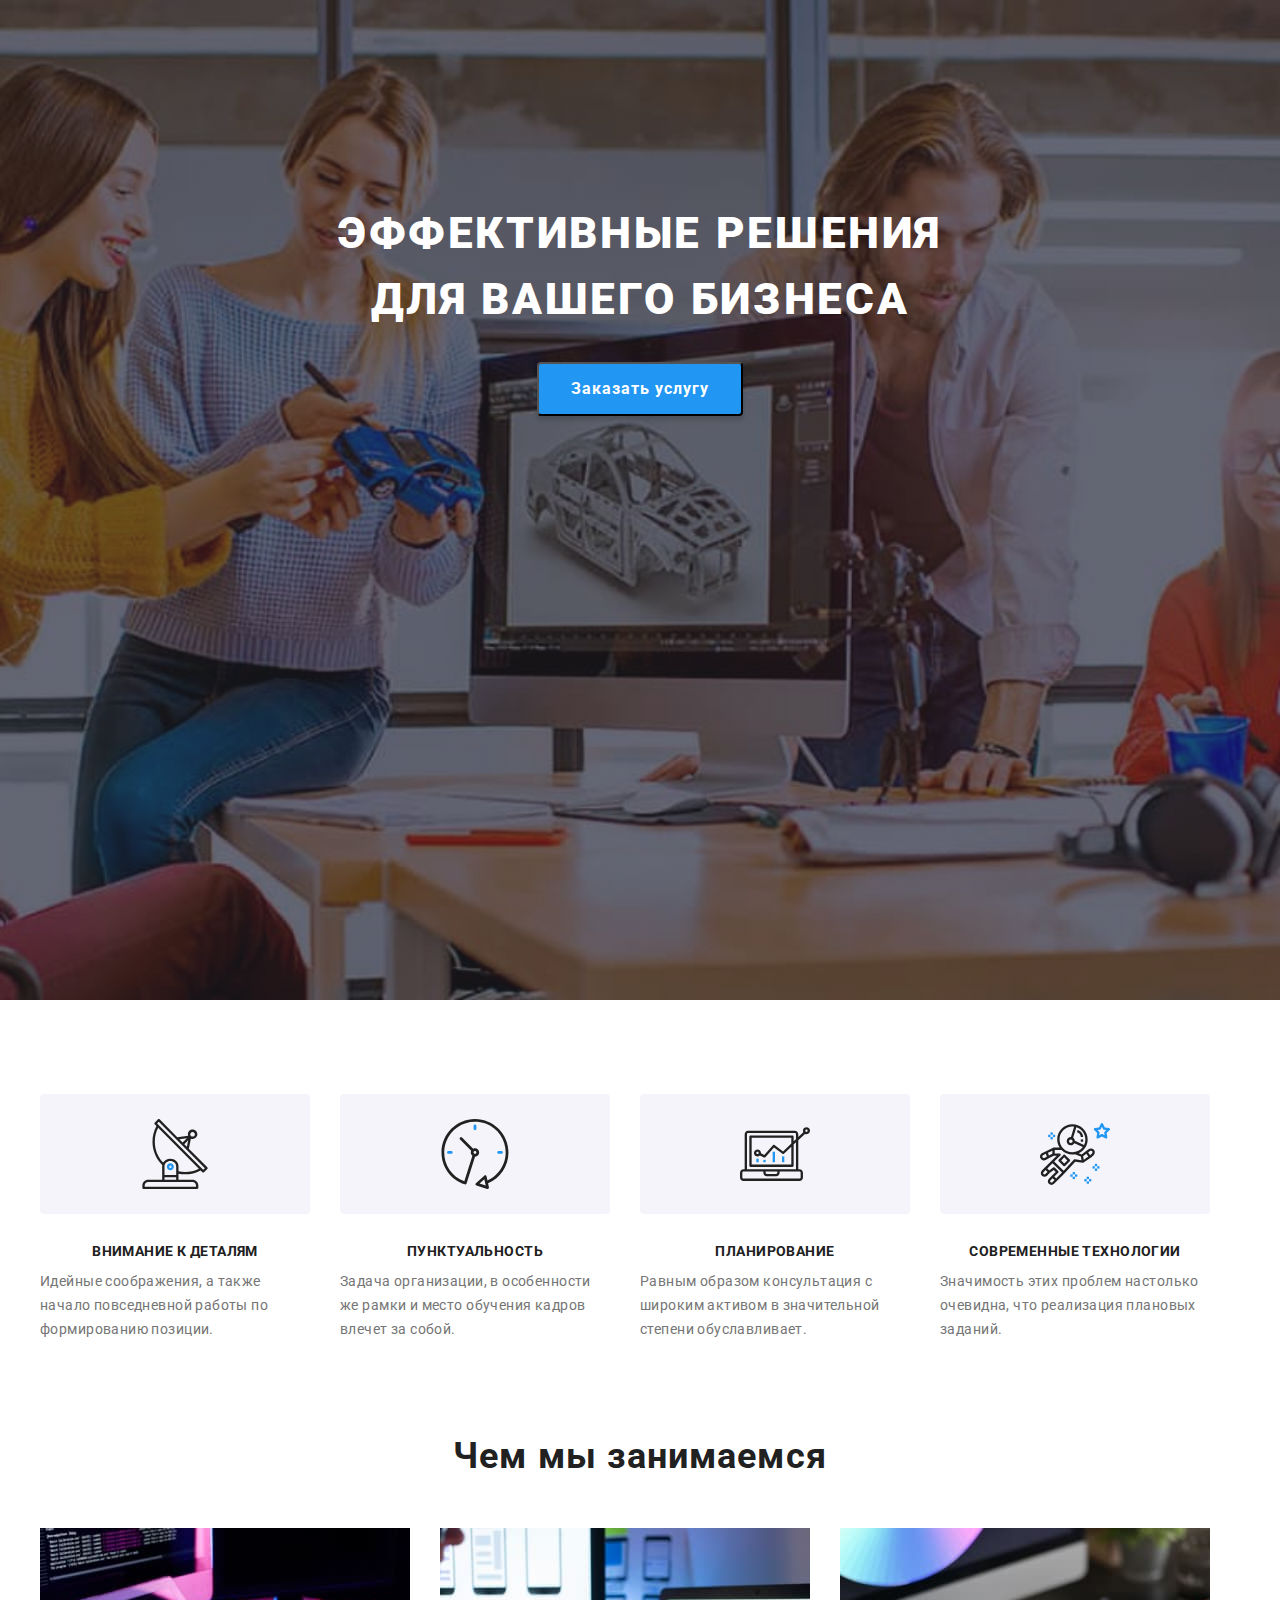
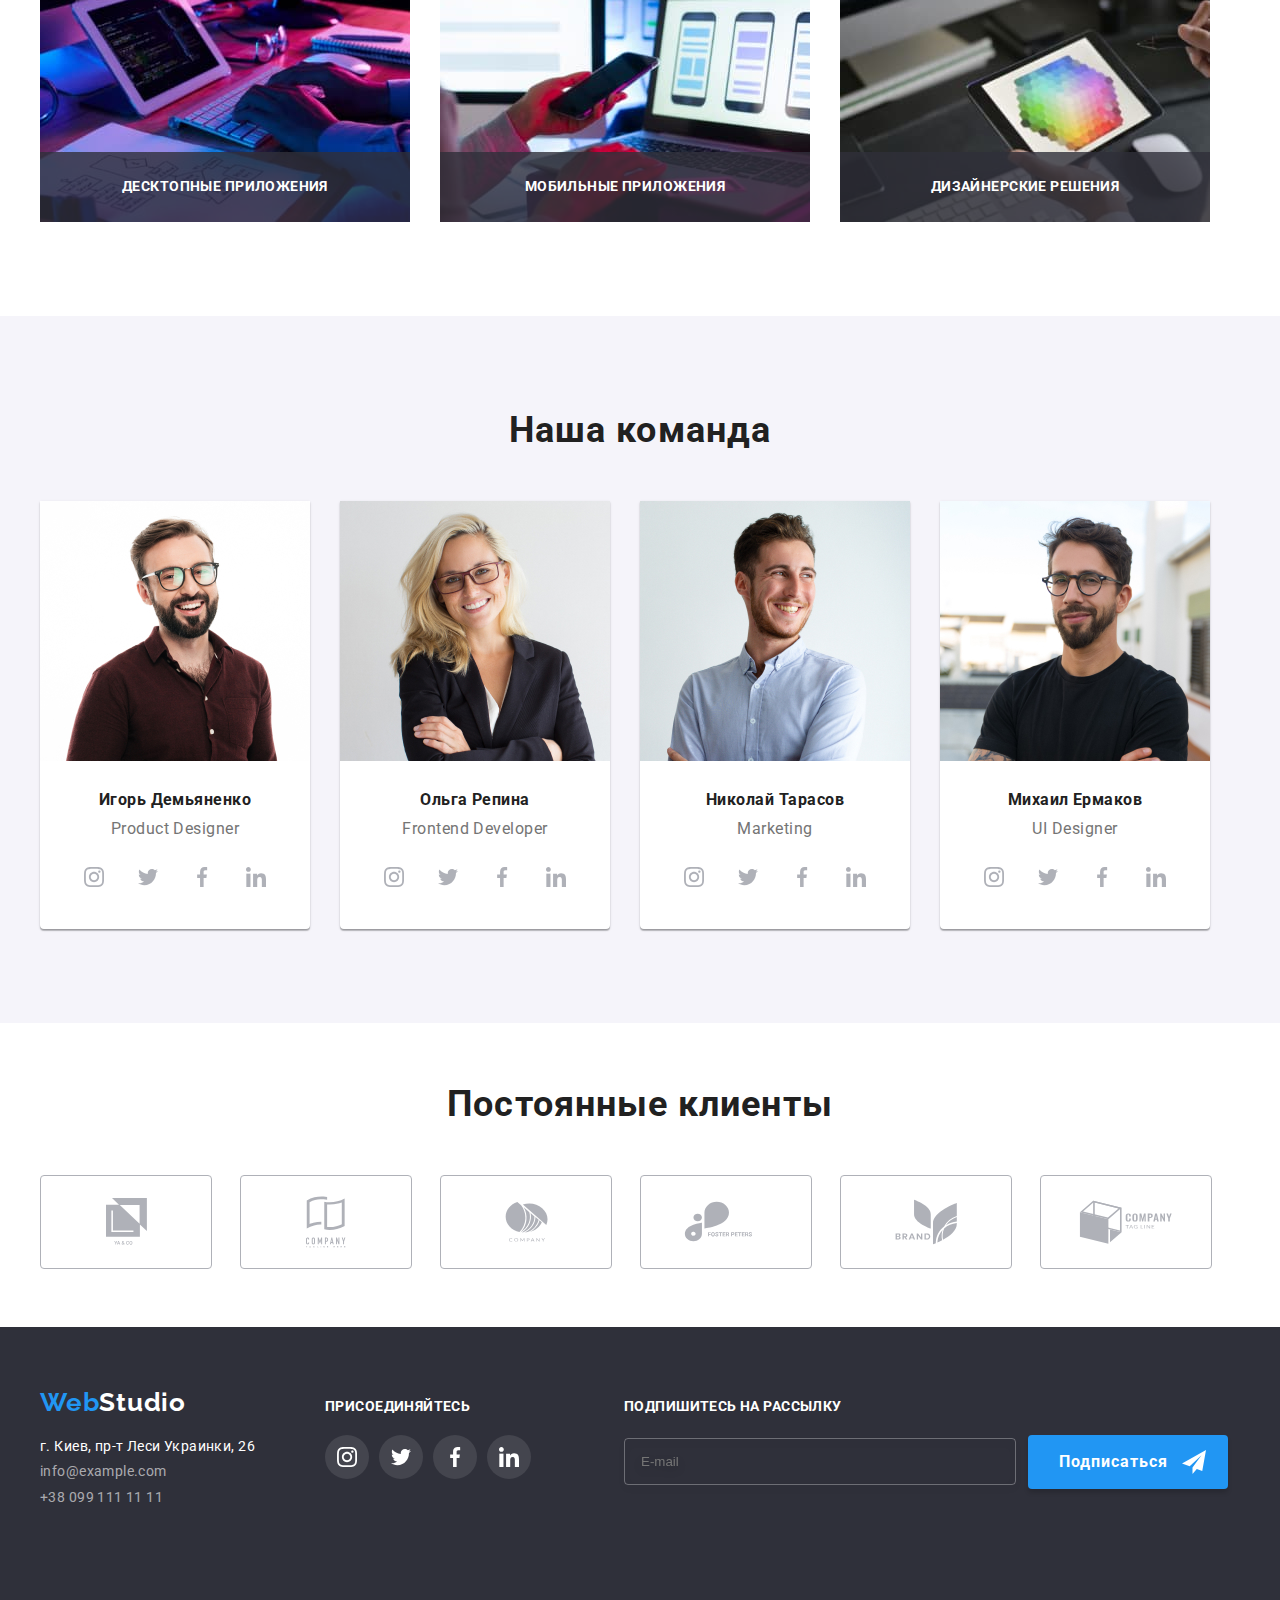
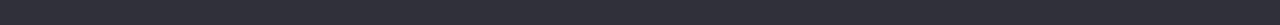
==== commit 7f4a79ec: "footer" ====
--- a/index.html
+++ b/index.html
@@ -17,7 +17,7 @@
        <!--Навигация на другие страницы-->
          <!-- <div class="container header-container">
             <nav class=" main-nav">
-                <a  href="#WebStudio" class="logo link  "><span class="logo--part">Web</span>Studio</a>
+                <a  href="#WebStudio" class="logo link logo--header "><span class="logo--part">Web</span>Studio</a>
                 <ul class="menu list">
                     <li class="menu__item">
                         <a class="menu__link link menu__link--current" href="#студия">Студия</a>
@@ -369,55 +369,57 @@
        
     </main>
 
-    <!-- <footer class="footer">
-        <div class="container footer__container"> -->
-            <!-- <div class="footer__address">
-                <h2 class="visually-hidden">Контактная информация</h2> -->
-                <!--Контактная информация-->       
-                <!-- <a  href="#WebStudio" class="logo link logo--retreat"><span class="logo--part">Web</span><span class="logo--footer">Studio</span> </a>
-               <address>
-                   <ul class="footer__list list">
-                       <li class="footer__item"> <a class="footer__site link" href="https://goo.gl/maps/m8xyBrowQKkQdfv96" target="_blank" rel="noopener noreferrer" >г. Киев, пр-т Леси Украинки, 26</a></li>
-                       <li class="footer__item"><a class="footer__communication link" href="mailto:info@example.com">info@example.com</a></li>
-                       <li class="footer__item"> <a class="footer__communication link" href="tel:+380991111111">+38 099 111 11 11</a></li>  
-                   </ul>               
-               </address>
-            </div> -->
-           <!-- <div class="join">
-            <h3 class="join__title" >присоединяйтесь</h3> -->
-            <!--Coц сети--> 
-            <!-- <ul class="join__list list">
-             <li class="join__item">
-                 <a  href="#" class="join__link ">
-                    <svg class="join__icon">
-                        <use href="./images/icon/sprite.svg#icon-instagram"></use>
-                    </svg>   
-                 </a>
-                </li>
-             <li class="join__item">
-                 <a  href="#" class="join__link ">
-                    <svg class="join__icon">
-                        <use href="./images/icon/sprite.svg#icon-twitter"></use>
-                    </svg>
-                 </a>
-                </li>
-             <li class="join__item">
-                 <a  href="#" class="join__link ">
-                    <svg class="join__icon">
-                        <use href="./images/icon/sprite.svg#icon-facebook"></use>
-                    </svg>
-                 </a>
-                </li>
-             <li class="join__item">
-                 <a  href="#" class="join__link ">
-                    <svg class="join__icon">
-                        <use href="./images/icon/sprite.svg#icon-linkedin"></use>
-                    </svg>
-                 </a>
-                </li>
-            </ul>
-           </div> -->
-           <!-- <div class="footer__form">
+    <footer class="footer">
+        <div class="container footer__container"> 
+
+                <div class="footer__address">
+                    <h2 class="visually-hidden">Контактная информация</h2>
+                    <!--Контактная информация-->       
+                    <a  href="#WebStudio" class="logo link logo--retreat"><span class="logo--part">Web</span><span class="logo--footer">Studio</span> </a>
+                   <address>
+                       <ul class="footer__list list">
+                           <li class="footer__item"> <a class="footer__site link" href="https://goo.gl/maps/m8xyBrowQKkQdfv96" target="_blank" rel="noopener noreferrer" >г. Киев, пр-т Леси Украинки, 26</a></li>
+                           <li class="footer__item"><a class="footer__communication link" href="mailto:info@example.com">info@example.com</a></li>
+                           <li class="footer__item"> <a class="footer__communication link" href="tel:+380991111111">+38 099 111 11 11</a></li>  
+                       </ul>               
+                   </address>
+                </div>
+               <div class="join">
+                    <h3 class="join__title" >присоединяйтесь</h3>
+                    <!--Coц сети--> 
+                    <ul class="join__list list">
+                    <li class="join__item">
+                        <a  href="#" class="join__link ">
+                            <svg class="join__icon">
+                                <use href="./images/icon/sprite.svg#icon-instagram"></use>
+                            </svg>   
+                        </a>
+                        </li>
+                    <li class="join__item">
+                        <a  href="#" class="join__link ">
+                            <svg class="join__icon">
+                                <use href="./images/icon/sprite.svg#icon-twitter"></use>
+                            </svg>
+                        </a>
+                        </li>
+                    <li class="join__item">
+                        <a  href="#" class="join__link ">
+                            <svg class="join__icon">
+                                <use href="./images/icon/sprite.svg#icon-facebook"></use>
+                            </svg>
+                        </a>
+                        </li>
+                    <li class="join__item">
+                        <a  href="#" class="join__link ">
+                            <svg class="join__icon">
+                                <use href="./images/icon/sprite.svg#icon-linkedin"></use>
+                            </svg>
+                        </a>
+                        </li>
+                    </ul>
+               </div>
+            
+           <div class="footer__form">
                <h3 class="footer__form--title">Подпишитесь на рассылку</h3>
                <form action="#" class="footer__form--box">
                    <label class="footer__form--label">
@@ -433,7 +435,7 @@
                </form>
            </div>
         </div>
-    </footer> -->
+    </footer>
 <!-- 
     <div class="backdrop is-hidden" data-modal>
         <div class="modal ">
--- a/css/main.min.css
+++ b/css/main.min.css
@@ -1,2 +1,2 @@
-:root{--main-font:'Roboto', "Sans","Lato", sans-serif;--secondary-font:'Raleway', "Montserrat", sans-serif;--title-text-colot: #212121;--accent-color: #2196F3;--primary-bg-color:#FFFFFF;--secondary-color:#757575}.visually-hidden{position:absolute;width:1px;height:1px;margin:-1px;border:0;padding:0;white-space:nowrap;clip-path:inset(100%);clip:rect(0 0 0 0);overflow:hidden}body{font-family:var(--main-font);font-weight:500;margin:0px;color:var(--secondary-color);background:var(--primary-bg-color)}h1,h2,h3,h4,h5,h6,p{margin-top:0;margin-bottom:0}ul,ol{margin-top:0;margin-bottom:0;padding-left:0}img{display:block;max-width:100%;height:auto}.list{list-style:none}.link{text-decoration:none;color:inherit}.container{padding-left:15px;padding-right:15px}@media screen and (min-width: 480px){.container{width:480px}}@media screen and (min-width: 768px){.container{width:768px;margin:0 auto}}@media screen and (min-width: 1200px){.container{width:1200px}}.backdrop{position:fixed;top:0;left:0;width:100vw;height:100vh;background-color:rgba(0,0,0,0.2);opacity:1;visibility:visible;pointer-events:auto;transition:opacity 500ms linear, visibility 500ms linear}.is-hidden{opacity:0;visibility:hidden;pointer-events:none}.logo{font-family:var(--secondary-font);font-weight:700;font-size:26px;line-height:1.19;letter-spacing:0.03em;color:#000000}.logo--part{color:var(--accent-color)}.logo--footer{color:var(--primary-bg-color)}.logo--retreat{display:inline-block;margin-bottom:20px;margin-right:0}@media screen and (min-width: 768px){.logo{margin-right:88px}}@media screen and (min-width: 1200px){.logo{margin-right:93px}}.social__list{display:flex;justify-content:space-between}.social__list--icon{width:20px;height:20px}.social__list--link{display:flex;align-items:center;justify-content:center;width:44px;height:44px;border-radius:50%;background-color:transparent;fill:#AFB1B8;transition:fill 250ms cubic-bezier(0.4, 0, 0.2, 1),background-color 250ms cubic-bezier(0.4, 0, 0.2, 1)}.social__list--link:focus,.social__list--link:hover{background-color:var(--accent-color);fill:var(--primary-bg-color)}.button{padding:6px 22px;font-family:var(--main-font);font-weight:500;font-size:16px;line-height:1.63;text-align:center;letter-spacing:0.03em;cursor:pointer;color:var(--title-text-colot);background-color:#F5F4FA;border-radius:4px;border-color:transparent;transition:box-shadow 250ms cubic-bezier(0.4, 0, 0.2, 1),background-color 250ms cubic-bezier(0.4, 0, 0.2, 1),color 250ms cubic-bezier(0.4, 0, 0.2, 1)}.button:focus,.button:hover{color:var(--primary-bg-color);background-color:var(--accent-color);box-shadow:0px 3px 1px rgba(0,0,0,0.1),0px 1px 2px rgba(0,0,0,0.08),0px 2px 2px rgba(0,0,0,0.12)}.header-container{display:flex}.header{border-bottom:1px solid #ECECEC;padding-top:25px;padding-bottom:24px}.main-nav{display:flex;align-items:center}.link.menu__link--current{color:var(--accent-color)}.link.menu__link--current::after{content:"";position:absolute;width:100%;height:4px;bottom:0;right:0;background-color:var(--accent-color);border-radius:2px}.menu{display:flex;align-items:center}.menu__item:not(:last-child){margin-right:50px}.menu__link{position:relative;font-size:14px;line-height:1.14;letter-spacing:0.02em;padding:32px 0;color:var(--title-text-colot);transition:color 250ms cubic-bezier(0.4, 0, 0.2, 1);animation-duration:500ms}.menu__link:hover,.menu__link:focus{color:var(--accent-color)}.communication{display:flex;margin-left:auto;align-items:center;font-size:14px;line-height:1.14;letter-spacing:0.02em;fill:var(--secondary-color)}.communication__item:not(:last-child){margin-right:50px}.communication__link{display:flex;align-items:center;transition:fill 250ms cubic-bezier(0.4, 0, 0.2, 1),color 250ms cubic-bezier(0.4, 0, 0.2, 1)}.communication__link:hover,.communication__link:focus{color:var(--accent-color);fill:var(--accent-color)}.communication__icon{margin-right:10px}.modal{padding:40px;width:528px;height:581px;background-color:var(--primary-bg-color);position:absolute;left:50%;top:50%;transform:translate(-50%, -50%)}.modal-button{position:absolute;width:30px;height:30px;cursor:pointer;top:8px;right:8px;padding:0;border-radius:50%;background-color:var(--primary-bg-color);border:1px solid rgba(0,0,0,0.1)}.modal-button:focus .modal-icon{fill:var(--accent-color)}.modal-icon{text-align:center;fill:#000000;transition:fill 250ms cubic-bezier(0.4, 0, 0.2, 1)}.modal-form{display:flex;flex-direction:column}.modal-form-heat{margin-bottom:12px;font-family:var(--main-font);font-weight:700;font-size:20px;line-height:1.15;text-align:center;letter-spacing:0.03em;color:var(--title-text-colot)}.modal-form-field{margin-bottom:10px;font-family:var(--main-font);font-weight:400;font-size:12px;line-height:1.16;letter-spacing:0.01em;color:var(--secondary-color)}.modal-form-imput-wrapper{display:block;position:relative;margin-top:4px}.modal-form-imput{padding:12px 42px;width:100%;height:40px;border:1px solid rgba(33,33,33,0.2);border-radius:4px;transition:border-color 250ms cubic-bezier(0.4, 0, 0.2, 1),fill 250ms cubic-bezier(0.4, 0, 0.2, 1)}.modal-form-imput:focus{outline:none;border-color:var(--accent-color)}.modal-form-imput:focus+.modal-form-icon{fill:var(--accent-color)}.modal-form-message{margin-top:4px;padding:12px 16px;resize:none;width:100%;height:120px;border:1px solid rgba(33,33,33,0.2);border-radius:4px;transition:border-color 250ms cubic-bezier(0.4, 0, 0.2, 1)}.modal-form-message:focus{outline:none;border-color:var(--accent-color)}.modal-form-icon{position:absolute;bottom:11px;left:12px;width:18px;height:18px}.modal-form-checkbox{transition:outline 250ms cubic-bezier(0.4, 0, 0.2, 1)}.modal-form-checkbox-label{display:flex;align-items:center;margin-bottom:30px;font-family:var(--main-font);font-weight:400;font-size:14px;line-height:2;letter-spacing:0.03em;color:var(--secondary-color)}.modal-form-checkbox-label::before{display:block;content:"";width:16px;height:15px;border:2px solid #212121;cursor:pointer;margin-right:8px;border-radius:4px}.modal-form-checkbox:checked+.modal-form-checkbox-label::before{background-color:var(--accent-color);background-image:url(../images/icon/iconcheck.svg);background-repeat:no-repeat;background-position:center;background-origin:padding-box;border-color:var(--accent-color)}.modal-form-checkbox:focus+.modal-form-checkbox-label::before{border-color:var(--accent-color)}.modal-form-button{margin-right:auto;margin-left:auto;padding-top:10px;padding-bottom:10px;width:200px;font-family:var(--main-font);font-weight:700;font-size:16px;line-height:1.88;align-items:center;letter-spacing:0.06em;cursor:pointer;color:var(--primary-bg-color);background:#2196F3;box-shadow:0px 4px 4px rgba(0,0,0,0.15);border-radius:4px;border-color:transparent}.modal-form-checlbox-link{font-family:var(--main-font);font-weight:400;font-size:14px;line-height:2;letter-spacing:0.03em;text-decoration-line:underline;color:var(--accent-color)}.hero{max-width:480px;height:400px;padding-top:118px;padding-bottom:60px;background-position:center;background-size:cover;background-color:#2F303A;background-image:linear-gradient(rgba(47,48,58,0.4), rgba(47,48,58,0.4)),url("../../images/hero/hero-mobile@1x.jpg");text-align:center}@media screen and (min-device-pixel-ratio: 2) and (min-width: 320px), screen and (min-resolution: 192dpi) and (min-width: 320px), screen and (min-resolution: 2dppx) and (min-width: 320px){.hero .hero{background-image:linear-gradient(rgba(47,48,58,0.4), rgba(47,48,58,0.4)),url("../../images/hero/hero-mobile@2x.jpg")}}.hero__text{margin-right:auto;margin-left:auto;text-align:center;text-transform:uppercase;font-weight:900;font-size:26px;line-height:1.61;letter-spacing:0.06em;width:360px;color:var(--primary-bg-color)}.hero__button{padding:10px 32px;margin-top:30px;font-family:var(--main-font);font-weight:700;font-size:16px;line-height:1.88;align-items:center;letter-spacing:0.06em;cursor:pointer;color:var(--primary-bg-color);background-color:var(--accent-color);box-shadow:0px 4px 4px rgba(0,0,0,0.15);border-radius:4px}@media screen and (min-width: 480px){.hero{max-width:768px;height:400px;margin:0 auto;padding-top:118px;padding-bottom:204px;background-image:linear-gradient(rgba(47,48,58,0.4), rgba(47,48,58,0.4)),url("../../images/hero/hero-tab@1x.jpg")}}@media screen and (min-width: 480px) and (min-device-pixel-ratio: 2) and (min-width: 480px), screen and (min-width: 480px) and (min-resolution: 192dpi) and (min-width: 480px), screen and (min-width: 480px) and (min-resolution: 2dppx) and (min-width: 480px){.hero .hero{background-image:linear-gradient(rgba(47,48,58,0.4), rgba(47,48,58,0.4)),url("../../images/hero/hero-tab@2x.jpg")}}@media screen and (min-width: 768px){.hero{max-width:1600px;height:600px;margin:0 auto;padding-top:200px;padding-bottom:200px;background-image:linear-gradient(rgba(47,48,58,0.4), rgba(47,48,58,0.4)),url("../../images/hero/hero@1x.jpg")}}@media screen and (min-device-pixel-ratio: 2) and (min-width: 768px), screen and (min-resolution: 192dpi) and (min-width: 768px), screen and (min-resolution: 2dppx) and (min-width: 768px){.hero{background-image:linear-gradient(rgba(47,48,58,0.4), rgba(47,48,58,0.4)),url("../../images/hero/hero@2x.jpg")}}@media screen and (min-width: 480px){.hero__text{font-weight:900;font-size:26px;line-height:1.61;letter-spacing:0.06em;width:360px}}@media screen and (min-width: 768px){.hero__text{font-weight:900;font-size:44px;line-height:1.5;letter-spacing:0.06em;width:696px}}@media screen and (min-width: 768px) and (max-width: 1199px){.hero{margin-bottom:627px}}.our-work{padding-top:94px;padding-bottom:94px}.our-work__title{margin-bottom:50px;font-weight:700;font-size:36px;line-height:1.16;text-align:center;letter-spacing:0.03em;color:var(--title-text-colot)}.our-work__list{display:flex;flex-wrap:wrap;margin-top:-30px;margin-left:-30px}.our-work__example{margin-top:30px;margin-left:30px}.our-work__card{position:relative}.our-work__p{position:absolute;padding-top:27px;padding-bottom:27px;width:100%;bottom:0;right:0;font-family:var(--main-font);font-weight:700;font-size:14px;line-height:1.14;text-align:center;letter-spacing:0.03em;text-transform:uppercase;color:var(--primary-bg-color);background-color:rgba(47,48,58,0.8)}@media screen and (max-width: 1199px){.our-work{display:none}}.quality{padding-top:60px;padding-bottom:60px}.quality__list{font-weight:400;font-size:14px;line-height:1.71;letter-spacing:0.03em}.quality__list--item{width:450px}.quality__list--title{margin-bottom:10px;font-weight:700;font-size:14px;line-height:1.17;text-transform:uppercase;text-align:center;color:var(--title-text-colot)}.quality__list--container{display:flex;align-items:center;justify-content:center;height:120px;width:100%;text-align:center;margin-bottom:30px;background:#F5F4FA;border-radius:4px}.quality__list--icon{width:70px;height:70px}@media screen and (min-width: 768px) and (max-width: 1199px){.quality{display:none}}@media screen and (min-width: 1200px){.quality{padding-top:94px;padding-bottom:0}.quality__list{display:flex;flex-wrap:wrap;margin-top:-30px;margin-left:-30px}.quality__list--item{margin-top:30px;margin-left:30px;width:270px}.quality__list--title{font-weight:700;font-size:14px;line-height:1.14}}.team{background:#F5F4FA;padding-top:60px;padding-bottom:60px}.team__title{margin-bottom:30px;font-weight:700;font-size:28px;line-height:1.17;text-align:center;letter-spacing:0.03em;color:var(--title-text-colot)}.team__item{width:450px;background-color:var(--primary-bg-color);box-shadow:0px 1px 3px rgba(0,0,0,0.12),0px 1px 1px rgba(0,0,0,0.14),0px 2px 1px rgba(0,0,0,0.2);border-radius:0px 0px 4px 4px}.team__box{padding:24px 122px}.team__name{margin-bottom:10px;font-size:16px;line-height:1.17;text-align:center;white-space:pre;letter-spacing:0.03em;color:var(--title-text-colot)}.team__position{margin-bottom:16px;font-weight:400;font-size:16px;line-height:1.17;text-align:center;letter-spacing:0.03em}.team__img{width:450px;height:460px}@media screen and (min-width: 768px){.team__list{display:flex;flex-wrap:wrap;margin-top:-30px;margin-left:-30px}.team__item{margin-top:30px;margin-left:30px;width:354px}.team__box{padding:24px 74px}.team__img{width:354px;height:374px}}@media screen and (max-width: 768px){.team__item{margin-bottom:30px}}@media screen and (min-width: 768px) and (max-width: 1199px){.team__item:nth-child(2n+1){margin-left:-15px}}@media screen and (min-width: 1200px){.team{padding-top:94px;padding-bottom:94px}.team__title{margin-bottom:50px;font-weight:700;font-size:36px;line-height:1.16}.team__item{width:270px}.team__box{padding:30px 32px}.team__img{width:270px;height:260px}}.customers{padding-top:60px;padding-bottom:60px}.customers__title{font-weight:700;font-size:28px;line-height:1.17;text-align:center;letter-spacing:0.03em;margin-bottom:30px;color:var(--title-text-colot)}.customers__list{display:flex;flex-wrap:wrap;margin-top:-30px;margin-left:-30px}.customers__item{width:210px;height:92px;margin-top:30px;margin-left:30px}.customers__link{display:flex;align-items:center;justify-content:center;width:100%;height:100%;text-align:center;background:transparent;fill:#AFB1B8;border:1px solid #AFB1B8;border-radius:4px;transition:fill 250ms cubic-bezier(0.4, 0, 0.2, 1),border 250ms cubic-bezier(0.4, 0, 0.2, 1)}.customers__link:hover,.customers__link:focus{fill:var(--accent-color);border:1px solid var(--accent-color)}@media screen and (min-width: 768px){.customers__item{width:226px}}@media screen and (min-width: 1200px){.customers__title{font-weight:700;font-size:36px;line-height:1.17;margin-bottom:50px}.customers__item{width:170px}}.join{width:206px;margin-right:93px}.join__title{margin-bottom:20px;font-weight:700;font-size:14px;line-height:1.14;letter-spacing:0.03em;text-transform:uppercase;color:var(--primary-bg-color)}.join__list{display:flex;justify-content:space-between}.join__list:not(:last-child){margin-right:10px}.join__icon{width:20px;height:20px}.join__link{display:flex;align-items:center;justify-content:center;width:44px;height:44px;border-radius:50%;background-color:rgba(255,255,255,0.1);fill:var(--primary-bg-color);transition:background-color 250ms cubic-bezier(0.4, 0, 0.2, 1)}.join__link:focus,.join__link:hover{background-color:var(--accent-color)}.footer{padding-top:60px;padding-bottom:60px;background:#2F303A}.footer__container{display:flex;align-items:baseline}.footer__item{font-style:normal;font-weight:400;font-size:14px;line-height:1.17;letter-spacing:0.03em}.footer__item:not(:last-child){margin-bottom:9px}.footer__site{color:var(--primary-bg-color)}.footer__communication{color:rgba(255,255,255,0.6);transition:color 250ms cubic-bezier(0.4, 0, 0.2, 1)}.footer__communication:hover,.footer__communication:focus{color:var(--accent-color)}.footer__address{margin-right:70px}.footer__form{width:570px}.footer__form--title{margin-bottom:20px;font-family:var(--main-font);font-weight:700;font-size:14px;line-height:1.14;letter-spacing:0.03em;text-transform:uppercase;color:var(--primary-bg-color)}.footer__form--label{display:flex;align-items:center}.footer__form--input{padding:15px 16px;width:358px;background-color:transparent;border:1px solid rgba(255,255,255,0.3);filter:drop-shadow(0px 4px 4px rgba(0,0,0,0.15));border-radius:4px;color:var(--primary-bg-color)}.footer__form--input:focus{outline:none;border-color:var(--primary-bg-color);background-color:transparent;color:var(--primary-bg-color)}.footer__form--subscribe{width:200px;padding-top:10px;padding-bottom:10px;padding-left:29px;margin-left:12px;font-family:var(--main-font);font-weight:700;font-size:16px;line-height:1.87;color:var(--primary-bg-color);display:flex;align-items:center;text-align:center;letter-spacing:0.06em;cursor:pointer;background-color:var(--accent-color);box-shadow:0px 4px 4px rgba(0,0,0,0.15);border-radius:4px;border-color:transparent}.footer__form--icon{fill:var(--primary-bg-color);margin:auto}.offers{padding-top:94px;margin-bottom:50px}.offers__list{display:flex;justify-content:center}.offers :not(:last-child){margin-right:8px}.portfolio{padding-bottom:94px}.portfolio-list{display:flex;flex-wrap:wrap;margin-left:-30px;margin-top:-30px}.portfolio-list__item{margin-left:30px;margin-top:30px;width:370px;text-decoration:none;background-color:var(--primary-bg-color);box-sizing:border-box}.portfolio-list__focus{display:block;text-decoration:none;color:currentColor;transition:box-shadow 250ms cubic-bezier(0.4, 0, 0.2, 1)}.portfolio-list__img-card{position:relative;overflow:hidden}.portfolio-list__overlay{position:absolute;padding:62px 23px;overflow:auto;top:0;left:0;width:100%;height:100%;font-family:var(--main-font);font-weight:400;font-size:18px;line-height:1.55;letter-spacing:0.03em;background-color:rgba(33,150,243,0.9);color:var(--primary-bg-color);border:1px solid #000000;box-shadow:0px 4px 4px rgba(0,0,0,0.25);transform:translateY(100%);transition:transform 250ms cubic-bezier(0.4, 0, 0.2, 1)}.portfolio-list__focus:hover .portfolio-list__overlay,.portfolio-list__focus:focus .portfolio-list__overlay{transform:translateY(0%)}.portfolio-information{padding:20px 24px;border-right:1px solid #EEEEEE;border-bottom:1px solid #EEEEEE;border-left:1px solid #EEEEEE;text-decoration:none}.portfolio-information__title{margin-bottom:4px;font-family:var(--main-font);font-weight:700;font-size:18px;line-height:2;letter-spacing:0.06em;color:var(--title-text-colot)}.portfolio-information__text{font-weight:400;font-size:16px;line-height:1.88;letter-spacing:0.03em}.portfolio-list__focus:hover,.portfolio-list__focus:focus{box-shadow:0px 1px 1px rgba(0,0,0,0.12),0px 4px 4px rgba(0,0,0,0.06),1px 4px 6px rgba(0,0,0,0.16)}
+:root{--main-font:'Roboto', "Sans","Lato", sans-serif;--secondary-font:'Raleway', "Montserrat", sans-serif;--title-text-colot: #212121;--accent-color: #2196F3;--primary-bg-color:#FFFFFF;--secondary-color:#757575}.visually-hidden{position:absolute;width:1px;height:1px;margin:-1px;border:0;padding:0;white-space:nowrap;clip-path:inset(100%);clip:rect(0 0 0 0);overflow:hidden}body{font-family:var(--main-font);font-weight:500;margin:0px;color:var(--secondary-color);background:var(--primary-bg-color)}h1,h2,h3,h4,h5,h6,p{margin-top:0;margin-bottom:0}ul,ol{margin-top:0;margin-bottom:0;padding-left:0}img{display:block;max-width:100%;height:auto}.list{list-style:none}.link{text-decoration:none;color:inherit}.container{padding-left:15px;padding-right:15px}@media screen and (min-width: 480px){.container{width:480px}}@media screen and (min-width: 768px){.container{width:768px;margin:0 auto}}@media screen and (min-width: 1200px){.container{width:1200px}}.backdrop{position:fixed;top:0;left:0;width:100vw;height:100vh;background-color:rgba(0,0,0,0.2);opacity:1;visibility:visible;pointer-events:auto;transition:opacity 500ms linear, visibility 500ms linear}.is-hidden{opacity:0;visibility:hidden;pointer-events:none}.logo{font-family:var(--secondary-font);font-weight:700;font-size:26px;line-height:1.19;letter-spacing:0.03em;color:#000000}.logo--part{color:var(--accent-color)}.logo--footer{color:var(--primary-bg-color)}.logo--retreat{display:inline-block;margin-bottom:20px}@media screen and (min-width: 768px){.logo--header{margin-right:88px}}@media screen and (min-width: 1200px){.logo--header{margin-right:93px}}.social__list{display:flex;justify-content:space-between}.social__list--icon{width:20px;height:20px}.social__list--link{display:flex;align-items:center;justify-content:center;width:44px;height:44px;border-radius:50%;background-color:transparent;fill:#AFB1B8;transition:fill 250ms cubic-bezier(0.4, 0, 0.2, 1),background-color 250ms cubic-bezier(0.4, 0, 0.2, 1)}.social__list--link:focus,.social__list--link:hover{background-color:var(--accent-color);fill:var(--primary-bg-color)}.button{padding:6px 22px;font-family:var(--main-font);font-weight:500;font-size:16px;line-height:1.63;text-align:center;letter-spacing:0.03em;cursor:pointer;color:var(--title-text-colot);background-color:#F5F4FA;border-radius:4px;border-color:transparent;transition:box-shadow 250ms cubic-bezier(0.4, 0, 0.2, 1),background-color 250ms cubic-bezier(0.4, 0, 0.2, 1),color 250ms cubic-bezier(0.4, 0, 0.2, 1)}.button:focus,.button:hover{color:var(--primary-bg-color);background-color:var(--accent-color);box-shadow:0px 3px 1px rgba(0,0,0,0.1),0px 1px 2px rgba(0,0,0,0.08),0px 2px 2px rgba(0,0,0,0.12)}.header-container{display:flex}.header{border-bottom:1px solid #ECECEC;padding-top:25px;padding-bottom:24px}.main-nav{display:flex;align-items:center}.link.menu__link--current{color:var(--accent-color)}.link.menu__link--current::after{content:"";position:absolute;width:100%;height:4px;bottom:0;right:0;background-color:var(--accent-color);border-radius:2px}.menu{display:flex;align-items:center}.menu__item:not(:last-child){margin-right:50px}.menu__link{position:relative;font-size:14px;line-height:1.14;letter-spacing:0.02em;padding:32px 0;color:var(--title-text-colot);transition:color 250ms cubic-bezier(0.4, 0, 0.2, 1);animation-duration:500ms}.menu__link:hover,.menu__link:focus{color:var(--accent-color)}.communication{display:flex;margin-left:auto;align-items:center;font-size:14px;line-height:1.14;letter-spacing:0.02em;fill:var(--secondary-color)}.communication__item:not(:last-child){margin-right:50px}.communication__link{display:flex;align-items:center;transition:fill 250ms cubic-bezier(0.4, 0, 0.2, 1),color 250ms cubic-bezier(0.4, 0, 0.2, 1)}.communication__link:hover,.communication__link:focus{color:var(--accent-color);fill:var(--accent-color)}.communication__icon{margin-right:10px}.modal{padding:40px;width:528px;height:581px;background-color:var(--primary-bg-color);position:absolute;left:50%;top:50%;transform:translate(-50%, -50%)}.modal-button{position:absolute;width:30px;height:30px;cursor:pointer;top:8px;right:8px;padding:0;border-radius:50%;background-color:var(--primary-bg-color);border:1px solid rgba(0,0,0,0.1)}.modal-button:focus .modal-icon{fill:var(--accent-color)}.modal-icon{text-align:center;fill:#000000;transition:fill 250ms cubic-bezier(0.4, 0, 0.2, 1)}.modal-form{display:flex;flex-direction:column}.modal-form-heat{margin-bottom:12px;font-family:var(--main-font);font-weight:700;font-size:20px;line-height:1.15;text-align:center;letter-spacing:0.03em;color:var(--title-text-colot)}.modal-form-field{margin-bottom:10px;font-family:var(--main-font);font-weight:400;font-size:12px;line-height:1.16;letter-spacing:0.01em;color:var(--secondary-color)}.modal-form-imput-wrapper{display:block;position:relative;margin-top:4px}.modal-form-imput{padding:12px 42px;width:100%;height:40px;border:1px solid rgba(33,33,33,0.2);border-radius:4px;transition:border-color 250ms cubic-bezier(0.4, 0, 0.2, 1),fill 250ms cubic-bezier(0.4, 0, 0.2, 1)}.modal-form-imput:focus{outline:none;border-color:var(--accent-color)}.modal-form-imput:focus+.modal-form-icon{fill:var(--accent-color)}.modal-form-message{margin-top:4px;padding:12px 16px;resize:none;width:100%;height:120px;border:1px solid rgba(33,33,33,0.2);border-radius:4px;transition:border-color 250ms cubic-bezier(0.4, 0, 0.2, 1)}.modal-form-message:focus{outline:none;border-color:var(--accent-color)}.modal-form-icon{position:absolute;bottom:11px;left:12px;width:18px;height:18px}.modal-form-checkbox{transition:outline 250ms cubic-bezier(0.4, 0, 0.2, 1)}.modal-form-checkbox-label{display:flex;align-items:center;margin-bottom:30px;font-family:var(--main-font);font-weight:400;font-size:14px;line-height:2;letter-spacing:0.03em;color:var(--secondary-color)}.modal-form-checkbox-label::before{display:block;content:"";width:16px;height:15px;border:2px solid #212121;cursor:pointer;margin-right:8px;border-radius:4px}.modal-form-checkbox:checked+.modal-form-checkbox-label::before{background-color:var(--accent-color);background-image:url(../images/icon/iconcheck.svg);background-repeat:no-repeat;background-position:center;background-origin:padding-box;border-color:var(--accent-color)}.modal-form-checkbox:focus+.modal-form-checkbox-label::before{border-color:var(--accent-color)}.modal-form-button{margin-right:auto;margin-left:auto;padding-top:10px;padding-bottom:10px;width:200px;font-family:var(--main-font);font-weight:700;font-size:16px;line-height:1.88;align-items:center;letter-spacing:0.06em;cursor:pointer;color:var(--primary-bg-color);background:#2196F3;box-shadow:0px 4px 4px rgba(0,0,0,0.15);border-radius:4px;border-color:transparent}.modal-form-checlbox-link{font-family:var(--main-font);font-weight:400;font-size:14px;line-height:2;letter-spacing:0.03em;text-decoration-line:underline;color:var(--accent-color)}.hero{max-width:480px;height:400px;padding-top:118px;padding-bottom:60px;background-position:center;background-size:cover;background-color:#2F303A;background-image:linear-gradient(rgba(47,48,58,0.4), rgba(47,48,58,0.4)),url("../../images/hero/hero-mobile@1x.jpg");text-align:center}@media screen and (min-device-pixel-ratio: 2) and (min-width: 320px), screen and (min-resolution: 192dpi) and (min-width: 320px), screen and (min-resolution: 2dppx) and (min-width: 320px){.hero .hero{background-image:linear-gradient(rgba(47,48,58,0.4), rgba(47,48,58,0.4)),url("../../images/hero/hero-mobile@2x.jpg")}}.hero__text{margin-right:auto;margin-left:auto;text-align:center;text-transform:uppercase;font-weight:900;font-size:26px;line-height:1.61;letter-spacing:0.06em;width:360px;color:var(--primary-bg-color)}.hero__button{padding:10px 32px;margin-top:30px;font-family:var(--main-font);font-weight:700;font-size:16px;line-height:1.88;align-items:center;letter-spacing:0.06em;cursor:pointer;color:var(--primary-bg-color);background-color:var(--accent-color);box-shadow:0px 4px 4px rgba(0,0,0,0.15);border-radius:4px}@media screen and (min-width: 480px){.hero{max-width:768px;height:400px;margin:0 auto;padding-top:118px;padding-bottom:204px;background-image:linear-gradient(rgba(47,48,58,0.4), rgba(47,48,58,0.4)),url("../../images/hero/hero-tab@1x.jpg")}}@media screen and (min-width: 480px) and (min-device-pixel-ratio: 2) and (min-width: 480px), screen and (min-width: 480px) and (min-resolution: 192dpi) and (min-width: 480px), screen and (min-width: 480px) and (min-resolution: 2dppx) and (min-width: 480px){.hero .hero{background-image:linear-gradient(rgba(47,48,58,0.4), rgba(47,48,58,0.4)),url("../../images/hero/hero-tab@2x.jpg")}}@media screen and (min-width: 768px){.hero{max-width:1600px;height:600px;margin:0 auto;padding-top:200px;padding-bottom:200px;background-image:linear-gradient(rgba(47,48,58,0.4), rgba(47,48,58,0.4)),url("../../images/hero/hero@1x.jpg")}}@media screen and (min-device-pixel-ratio: 2) and (min-width: 768px), screen and (min-resolution: 192dpi) and (min-width: 768px), screen and (min-resolution: 2dppx) and (min-width: 768px){.hero{background-image:linear-gradient(rgba(47,48,58,0.4), rgba(47,48,58,0.4)),url("../../images/hero/hero@2x.jpg")}}@media screen and (min-width: 480px){.hero__text{font-weight:900;font-size:26px;line-height:1.61;letter-spacing:0.06em;width:360px}}@media screen and (min-width: 768px){.hero__text{font-weight:900;font-size:44px;line-height:1.5;letter-spacing:0.06em;width:696px}}@media screen and (min-width: 768px) and (max-width: 1199px){.hero{margin-bottom:627px}}.our-work{padding-top:94px;padding-bottom:94px}.our-work__title{margin-bottom:50px;font-weight:700;font-size:36px;line-height:1.16;text-align:center;letter-spacing:0.03em;color:var(--title-text-colot)}.our-work__list{display:flex;flex-wrap:wrap;margin-top:-30px;margin-left:-30px}.our-work__example{margin-top:30px;margin-left:30px}.our-work__card{position:relative}.our-work__p{position:absolute;padding-top:27px;padding-bottom:27px;width:100%;bottom:0;right:0;font-family:var(--main-font);font-weight:700;font-size:14px;line-height:1.14;text-align:center;letter-spacing:0.03em;text-transform:uppercase;color:var(--primary-bg-color);background-color:rgba(47,48,58,0.8)}@media screen and (max-width: 1199px){.our-work{display:none}}.quality{padding-top:60px;padding-bottom:60px}.quality__list{font-weight:400;font-size:14px;line-height:1.71;letter-spacing:0.03em}.quality__list--item{width:450px}.quality__list--title{margin-bottom:10px;font-weight:700;font-size:14px;line-height:1.17;text-transform:uppercase;text-align:center;color:var(--title-text-colot)}.quality__list--container{display:flex;align-items:center;justify-content:center;height:120px;width:100%;text-align:center;margin-bottom:30px;background:#F5F4FA;border-radius:4px}.quality__list--icon{width:70px;height:70px}@media screen and (min-width: 768px) and (max-width: 1199px){.quality{display:none}}@media screen and (min-width: 1200px){.quality{padding-top:94px;padding-bottom:0}.quality__list{display:flex;flex-wrap:wrap;margin-top:-30px;margin-left:-30px}.quality__list--item{margin-top:30px;margin-left:30px;width:270px}.quality__list--title{font-weight:700;font-size:14px;line-height:1.14}}.team{background:#F5F4FA;padding-top:60px;padding-bottom:60px}.team__title{margin-bottom:30px;font-weight:700;font-size:28px;line-height:1.17;text-align:center;letter-spacing:0.03em;color:var(--title-text-colot)}.team__item{width:450px;background-color:var(--primary-bg-color);box-shadow:0px 1px 3px rgba(0,0,0,0.12),0px 1px 1px rgba(0,0,0,0.14),0px 2px 1px rgba(0,0,0,0.2);border-radius:0px 0px 4px 4px}.team__box{padding:24px 122px}.team__name{margin-bottom:10px;font-size:16px;line-height:1.17;text-align:center;white-space:pre;letter-spacing:0.03em;color:var(--title-text-colot)}.team__position{margin-bottom:16px;font-weight:400;font-size:16px;line-height:1.17;text-align:center;letter-spacing:0.03em}.team__img{width:450px;height:460px}@media screen and (min-width: 768px){.team__list{display:flex;flex-wrap:wrap;margin-top:-30px;margin-left:-30px}.team__item{margin-top:30px;margin-left:30px;width:354px}.team__box{padding:24px 74px}.team__img{width:354px;height:374px}}@media screen and (max-width: 768px){.team__item{margin-bottom:30px}}@media screen and (min-width: 768px) and (max-width: 1199px){.team__item:nth-child(2n+1){margin-left:-15px}}@media screen and (min-width: 1200px){.team{padding-top:94px;padding-bottom:94px}.team__title{margin-bottom:50px;font-weight:700;font-size:36px;line-height:1.16}.team__item{width:270px}.team__box{padding:30px 32px}.team__img{width:270px;height:260px}}.customers{padding-top:60px;padding-bottom:60px}.customers__title{font-weight:700;font-size:28px;line-height:1.17;text-align:center;letter-spacing:0.03em;margin-bottom:30px;color:var(--title-text-colot)}.customers__list{display:flex;flex-wrap:wrap;margin-top:-30px;margin-left:-30px}.customers__item{width:210px;height:92px;margin-top:30px;margin-left:30px}.customers__link{display:flex;align-items:center;justify-content:center;width:100%;height:100%;text-align:center;background:transparent;fill:#AFB1B8;border:1px solid #AFB1B8;border-radius:4px;transition:fill 250ms cubic-bezier(0.4, 0, 0.2, 1),border 250ms cubic-bezier(0.4, 0, 0.2, 1)}.customers__link:hover,.customers__link:focus{fill:var(--accent-color);border:1px solid var(--accent-color)}@media screen and (min-width: 768px){.customers__item{width:226px}}@media screen and (min-width: 1200px){.customers__title{font-weight:700;font-size:36px;line-height:1.17;margin-bottom:50px}.customers__item{width:170px}}.join{width:206px;margin-bottom:60px}.join__title{margin-bottom:20px;font-weight:700;font-size:14px;line-height:1.14;letter-spacing:0.03em;text-transform:uppercase;color:var(--primary-bg-color)}.join__list{display:flex;justify-content:space-between}.join__list:not(:last-child){margin-right:10px}.join__icon{width:20px;height:20px}.join__link{display:flex;align-items:center;justify-content:center;width:44px;height:44px;border-radius:50%;background-color:rgba(255,255,255,0.1);fill:var(--primary-bg-color);transition:background-color 250ms cubic-bezier(0.4, 0, 0.2, 1)}.join__link:focus,.join__link:hover{background-color:var(--accent-color)}@media screen and (min-width: 768px){.join{margin-top:0}}@media screen and (max-width: 1199px){.join{margin-right:auto;margin-left:auto}}@media screen and (min-width: 1200px){.join{margin-right:93px}}.footer{padding-top:60px;padding-bottom:60px;background:#2F303A}.footer__container{text-align:center}.footer__item{font-style:normal;font-weight:400;font-size:14px;line-height:1.17;letter-spacing:0.03em}.footer__item:not(:last-child){margin-bottom:8px}.footer__site{color:var(--primary-bg-color)}.footer__communication{color:rgba(255,255,255,0.6);transition:color 250ms cubic-bezier(0.4, 0, 0.2, 1)}.footer__communication:hover,.footer__communication:focus{color:var(--accent-color)}.footer__address{margin-bottom:60px}@media screen and (min-width: 768px) and (max-width: 1199px){.footer__container{display:flex;flex-wrap:wrap;align-items:flex-start}.footer__address{margin:auto;margin-bottom:60px}}@media screen and (min-width: 1200px){.footer__container{display:flex;align-items:baseline;text-align:left}.footer__item:not(:last-child){margin-bottom:9px}.footer__address{margin-right:70px}}.footer__form{width:450px}.footer__form--title{margin-bottom:20px;font-family:var(--main-font);font-weight:700;font-size:14px;line-height:1.14;letter-spacing:0.03em;text-transform:uppercase;color:var(--primary-bg-color)}.footer__form--input{padding:15px 16px;width:458px;background-color:transparent;border:1px solid rgba(255,255,255,0.3);filter:drop-shadow(0px 4px 4px rgba(0,0,0,0.15));border-radius:4px;color:var(--primary-bg-color)}.footer__form--input:focus{outline:none;border-color:var(--primary-bg-color);background-color:transparent;color:var(--primary-bg-color)}.footer__form--subscribe{width:200px;padding-top:10px;padding-bottom:10px;padding-left:29px;margin:auto;font-family:var(--main-font);font-weight:700;font-size:16px;line-height:1.87;color:var(--primary-bg-color);display:flex;align-items:center;text-align:center;letter-spacing:0.06em;cursor:pointer;background-color:var(--accent-color);box-shadow:0px 4px 4px rgba(0,0,0,0.15);border-radius:4px;border-color:transparent}.footer__form--icon{fill:var(--primary-bg-color);margin:auto}@media screen and (max-width: 1199px){.footer__form{margin:auto}.footer__form--input{margin-bottom:20px}}@media screen and (min-width: 1200px){.footer__form{width:570px}.footer__form--label{display:flex;align-items:center}.footer__form--input{width:358px;margin-right:12px}}.offers{padding-top:94px;margin-bottom:50px}.offers__list{display:flex;justify-content:center}.offers :not(:last-child){margin-right:8px}.portfolio{padding-bottom:94px}.portfolio-list{display:flex;flex-wrap:wrap;margin-left:-30px;margin-top:-30px}.portfolio-list__item{margin-left:30px;margin-top:30px;width:370px;text-decoration:none;background-color:var(--primary-bg-color);box-sizing:border-box}.portfolio-list__focus{display:block;text-decoration:none;color:currentColor;transition:box-shadow 250ms cubic-bezier(0.4, 0, 0.2, 1)}.portfolio-list__img-card{position:relative;overflow:hidden}.portfolio-list__overlay{position:absolute;padding:62px 23px;overflow:auto;top:0;left:0;width:100%;height:100%;font-family:var(--main-font);font-weight:400;font-size:18px;line-height:1.55;letter-spacing:0.03em;background-color:rgba(33,150,243,0.9);color:var(--primary-bg-color);border:1px solid #000000;box-shadow:0px 4px 4px rgba(0,0,0,0.25);transform:translateY(100%);transition:transform 250ms cubic-bezier(0.4, 0, 0.2, 1)}.portfolio-list__focus:hover .portfolio-list__overlay,.portfolio-list__focus:focus .portfolio-list__overlay{transform:translateY(0%)}.portfolio-information{padding:20px 24px;border-right:1px solid #EEEEEE;border-bottom:1px solid #EEEEEE;border-left:1px solid #EEEEEE;text-decoration:none}.portfolio-information__title{margin-bottom:4px;font-family:var(--main-font);font-weight:700;font-size:18px;line-height:2;letter-spacing:0.06em;color:var(--title-text-colot)}.portfolio-information__text{font-weight:400;font-size:16px;line-height:1.88;letter-spacing:0.03em}.portfolio-list__focus:hover,.portfolio-list__focus:focus{box-shadow:0px 1px 1px rgba(0,0,0,0.12),0px 4px 4px rgba(0,0,0,0.06),1px 4px 6px rgba(0,0,0,0.16)}
 /*# sourceMappingURL=main.min.css.map */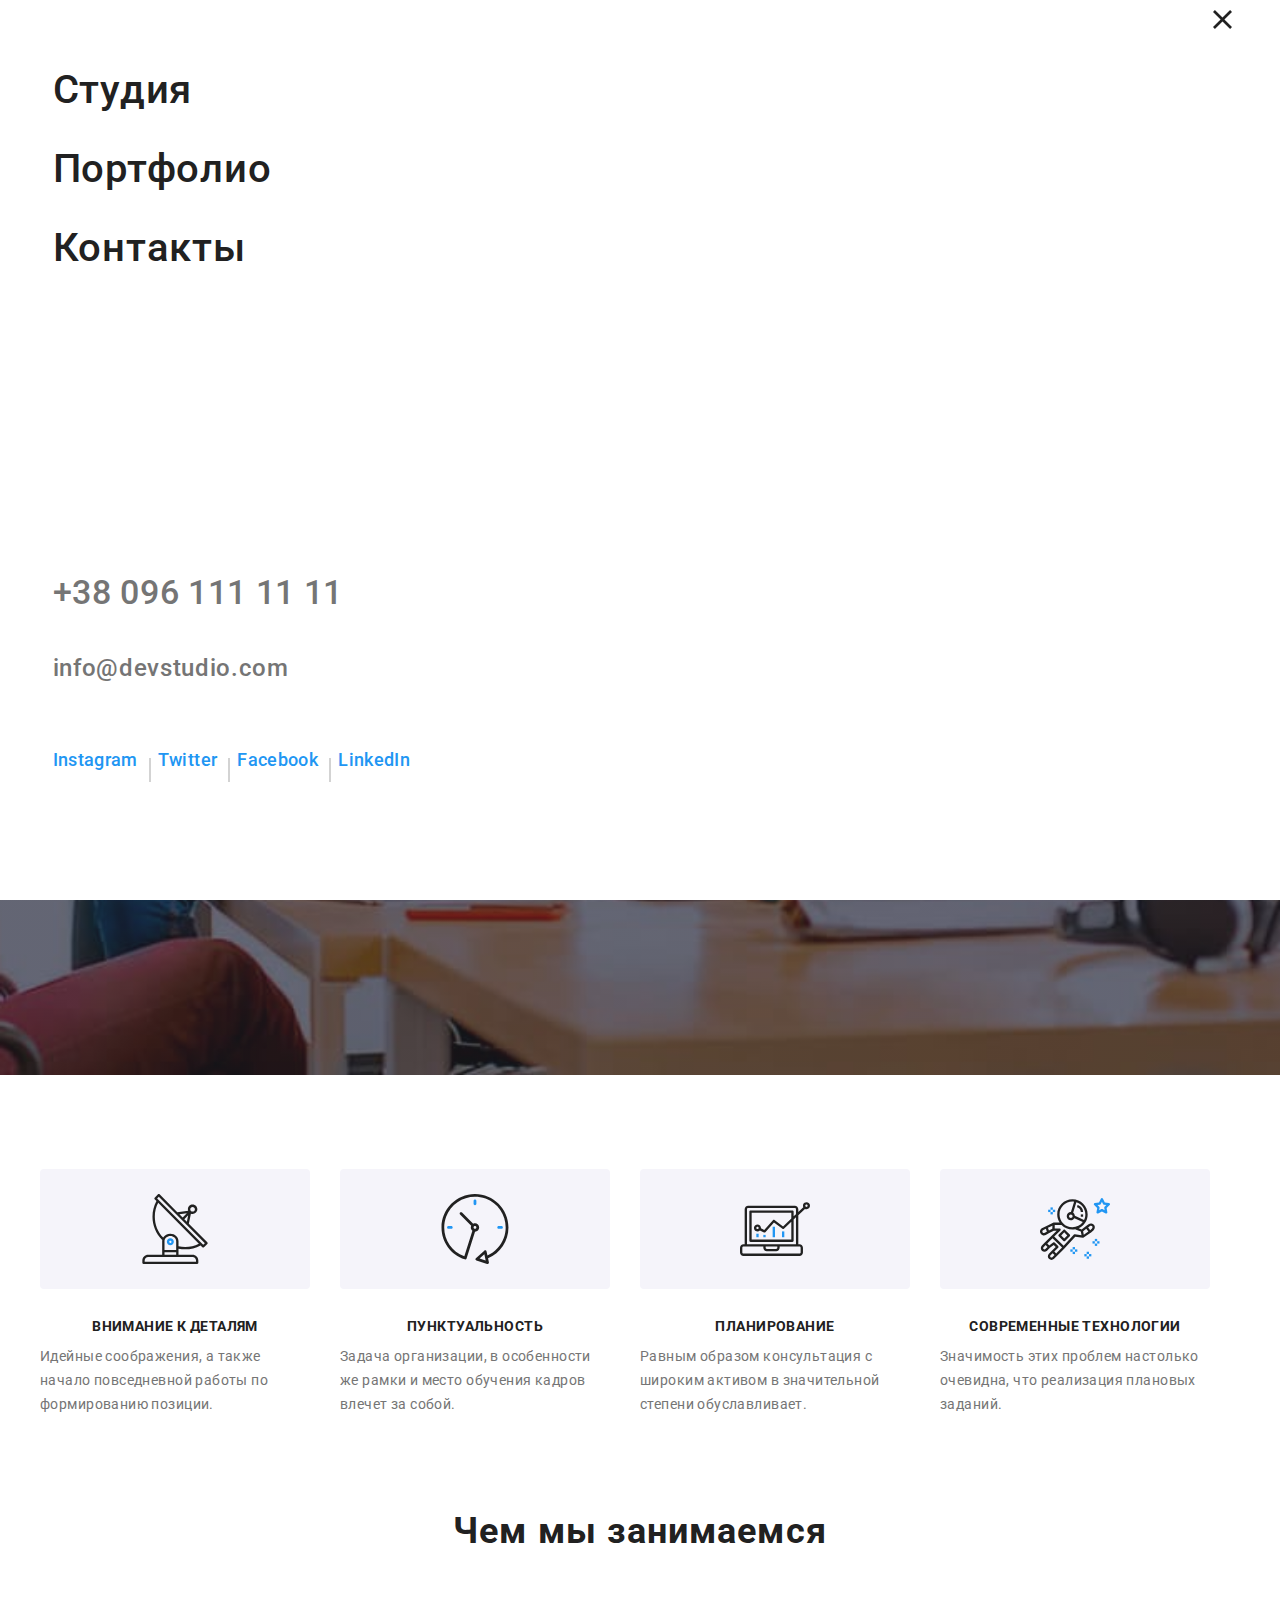
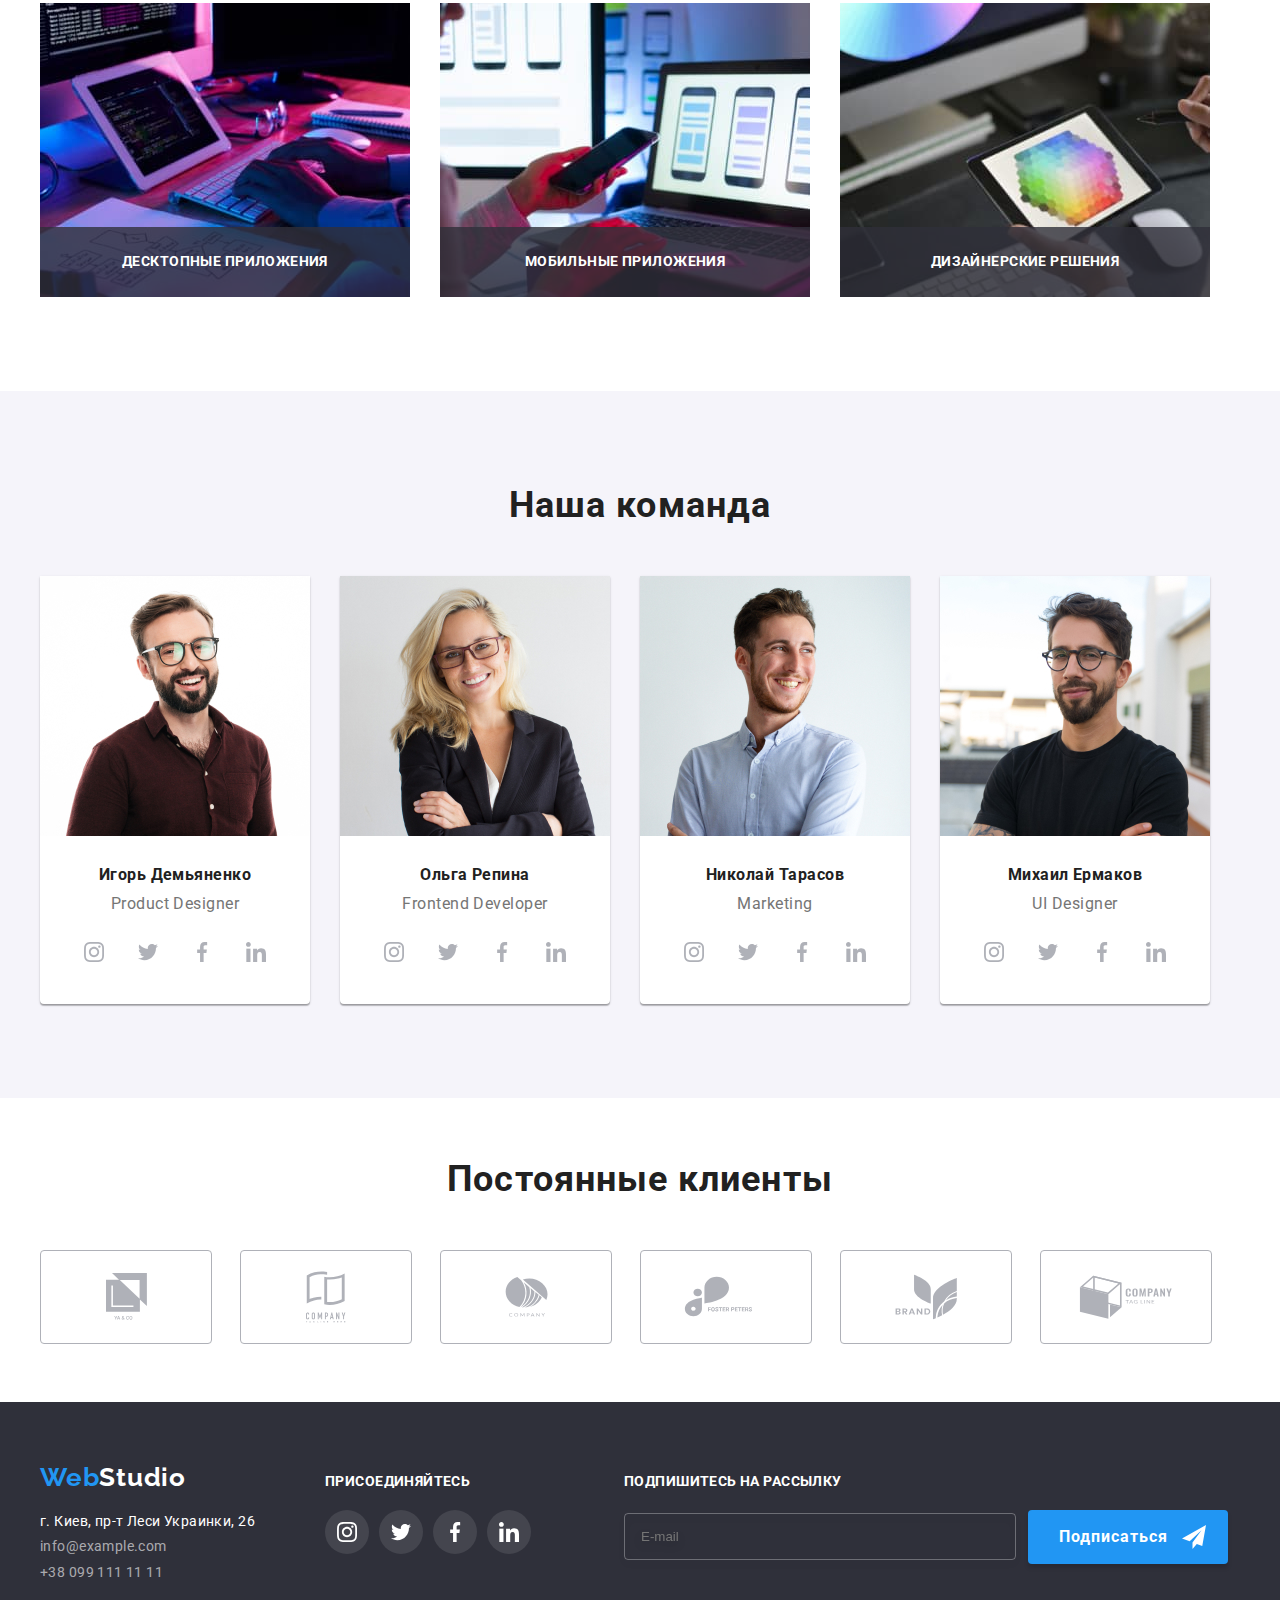
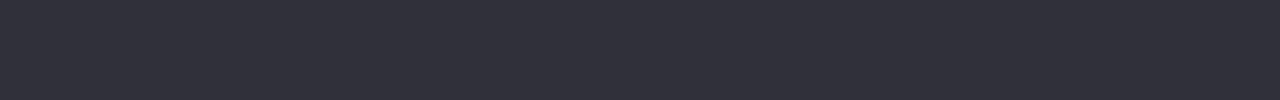
==== commit 12bc0ba1: "modal-mobile" ====
--- a/index.html
+++ b/index.html
@@ -3,7 +3,7 @@
 <head>
     <meta charset="UTF-8">
     <meta http-equiv="X-UA-Compatible" content="IE=edge">
-    <meta name="viewport" content="width, initial-scale=1.0">
+    <meta name="viewport" content="width=device-width, initial-scale=1.0">
     <title lang="en">WebStudio</title>
     <link rel="preconnect" href="https://fonts.gstatic.com">
     <link href="https://fonts.googleapis.com/css2?family=Raleway:wght@700&family=Roboto:wght@400;500;700;900&display=swap" rel="stylesheet">
@@ -12,10 +12,10 @@
     <link rel="stylesheet" href="./css/main.min.css">
 </head>
 <body>
-    <!--Шапка страницы-->
-    <!-- <header class="header">      -->
+    <!-- Шапка страницы -->
+    <header class="header">     
        <!--Навигация на другие страницы-->
-         <!-- <div class="container header-container">
+         <div class="container header-container">
             <nav class=" main-nav">
                 <a  href="#WebStudio" class="logo link logo--header "><span class="logo--part">Web</span>Studio</a>
                 <ul class="menu list">
@@ -30,7 +30,12 @@
                     </li>
                 </ul>
             </nav>
-            <!-- <ul class="communication list">
+            <button class="burger data-menu-open">
+                <svg class="burger__icon" width="40"  height="40">
+                    <use href="./images/icon/sprite.svg#icon-burger" ></use>
+                </svg>
+            </button>
+            <ul class="communication list">
                 <li class="communication__item ">                
                     <a class="communication__link link" href="mailto:info@devstudio.com">
                         <svg class=" communication__icon" width="16"  height="12">
@@ -41,9 +46,53 @@
                         <svg class="communication__icon" width="10" height="16"  >
                             <use href="./images/icon/sprite.svg#icon-smartphone" width="10" height="16" ></use>
                         </svg>+38 096 111 11 11</a></li>
-             </ul> -->
-         <!-- </div>
-    </header> --> 
+             </ul>
+        </div>
+
+        <div class="mobile-menu data-menu">
+            <div class="container mobile-menu__container">
+                <button class="close-btn data-menu-close">
+                    <svg class="close-btn__icon mobile-menu__close-btn" width="40"  height="40">
+                        <use href="./images/icon/sprite.svg#icon-dagger" width="19"  height="19"></use>
+                    </svg>
+                </button>
+                <ul class="nav-list list">
+                    <li class="nav-list__item">
+                        <a class="nav-list__link link" href="#студия">Студия</a>
+                    </li>
+                    <li class="nav-list__item">
+                        <a class="nav-list__link link" href="./portfolio.html">Портфолио</a>
+                    </li>
+                    <li class="nav-list__item">
+                        <a class="nav-list__link link" href="#контакты">Контакты</a>
+                    </li>
+                </ul>
+                <ul class="communication__list list">
+                    <li class="communication__list--item">
+                        <a class="communication__list--link link" href="tel:+380961111111">+38 096 111 11 11</a>
+                    </li>
+                    <li class="communication__list--item">
+                        <a class="communication__list--link communication__list--link-font link" href="mailto:info@devstudio.com">info@devstudio.com</a>
+                    </li>
+                </ul>
+                <ul class="social-networks list">
+                    <li class="social-networks__item">
+                        <a class="social-networks__link link" href="#instagram">Instagram</a>
+                    </li>
+                    <li class="social-networks__item">
+                        <a class="social-networks__link link" href="#twitter">Twitter</a>
+                    </li>
+                    <li class="social-networks__item">
+                        <a class="social-networks__link link" href="#facebook">Facebook</a>
+                    </li>
+                    <li class="social-networks__item">
+                        <a class="social-networks__link link" href="#linkedIn">LinkedIn</a>
+                    </li>
+                </ul>
+            
+            </div>
+        </div>
+    </header> 
 
     <main>
         <section class="hero">   
@@ -493,5 +542,6 @@
     </div> -->
 
     <script src="./js/modal.js"></script>
+    <script src="./js/menu.js"></script>
 </body>
 </html>--- a/css/main.min.css
+++ b/css/main.min.css
@@ -1,2 +1,2 @@
-:root{--main-font:'Roboto', "Sans","Lato", sans-serif;--secondary-font:'Raleway', "Montserrat", sans-serif;--title-text-colot: #212121;--accent-color: #2196F3;--primary-bg-color:#FFFFFF;--secondary-color:#757575}.visually-hidden{position:absolute;width:1px;height:1px;margin:-1px;border:0;padding:0;white-space:nowrap;clip-path:inset(100%);clip:rect(0 0 0 0);overflow:hidden}body{font-family:var(--main-font);font-weight:500;margin:0px;color:var(--secondary-color);background:var(--primary-bg-color)}h1,h2,h3,h4,h5,h6,p{margin-top:0;margin-bottom:0}ul,ol{margin-top:0;margin-bottom:0;padding-left:0}img{display:block;max-width:100%;height:auto}.list{list-style:none}.link{text-decoration:none;color:inherit}.container{padding-left:15px;padding-right:15px}@media screen and (min-width: 480px){.container{width:480px}}@media screen and (min-width: 768px){.container{width:768px;margin:0 auto}}@media screen and (min-width: 1200px){.container{width:1200px}}.backdrop{position:fixed;top:0;left:0;width:100vw;height:100vh;background-color:rgba(0,0,0,0.2);opacity:1;visibility:visible;pointer-events:auto;transition:opacity 500ms linear, visibility 500ms linear}.is-hidden{opacity:0;visibility:hidden;pointer-events:none}.logo{font-family:var(--secondary-font);font-weight:700;font-size:26px;line-height:1.19;letter-spacing:0.03em;color:#000000}.logo--part{color:var(--accent-color)}.logo--footer{color:var(--primary-bg-color)}.logo--retreat{display:inline-block;margin-bottom:20px}@media screen and (min-width: 768px){.logo--header{margin-right:88px}}@media screen and (min-width: 1200px){.logo--header{margin-right:93px}}.social__list{display:flex;justify-content:space-between}.social__list--icon{width:20px;height:20px}.social__list--link{display:flex;align-items:center;justify-content:center;width:44px;height:44px;border-radius:50%;background-color:transparent;fill:#AFB1B8;transition:fill 250ms cubic-bezier(0.4, 0, 0.2, 1),background-color 250ms cubic-bezier(0.4, 0, 0.2, 1)}.social__list--link:focus,.social__list--link:hover{background-color:var(--accent-color);fill:var(--primary-bg-color)}.button{padding:6px 22px;font-family:var(--main-font);font-weight:500;font-size:16px;line-height:1.63;text-align:center;letter-spacing:0.03em;cursor:pointer;color:var(--title-text-colot);background-color:#F5F4FA;border-radius:4px;border-color:transparent;transition:box-shadow 250ms cubic-bezier(0.4, 0, 0.2, 1),background-color 250ms cubic-bezier(0.4, 0, 0.2, 1),color 250ms cubic-bezier(0.4, 0, 0.2, 1)}.button:focus,.button:hover{color:var(--primary-bg-color);background-color:var(--accent-color);box-shadow:0px 3px 1px rgba(0,0,0,0.1),0px 1px 2px rgba(0,0,0,0.08),0px 2px 2px rgba(0,0,0,0.12)}.header-container{display:flex}.header{border-bottom:1px solid #ECECEC;padding-top:25px;padding-bottom:24px}.main-nav{display:flex;align-items:center}.link.menu__link--current{color:var(--accent-color)}.link.menu__link--current::after{content:"";position:absolute;width:100%;height:4px;bottom:0;right:0;background-color:var(--accent-color);border-radius:2px}.menu{display:flex;align-items:center}.menu__item:not(:last-child){margin-right:50px}.menu__link{position:relative;font-size:14px;line-height:1.14;letter-spacing:0.02em;padding:32px 0;color:var(--title-text-colot);transition:color 250ms cubic-bezier(0.4, 0, 0.2, 1);animation-duration:500ms}.menu__link:hover,.menu__link:focus{color:var(--accent-color)}.communication{display:flex;margin-left:auto;align-items:center;font-size:14px;line-height:1.14;letter-spacing:0.02em;fill:var(--secondary-color)}.communication__item:not(:last-child){margin-right:50px}.communication__link{display:flex;align-items:center;transition:fill 250ms cubic-bezier(0.4, 0, 0.2, 1),color 250ms cubic-bezier(0.4, 0, 0.2, 1)}.communication__link:hover,.communication__link:focus{color:var(--accent-color);fill:var(--accent-color)}.communication__icon{margin-right:10px}.modal{padding:40px;width:528px;height:581px;background-color:var(--primary-bg-color);position:absolute;left:50%;top:50%;transform:translate(-50%, -50%)}.modal-button{position:absolute;width:30px;height:30px;cursor:pointer;top:8px;right:8px;padding:0;border-radius:50%;background-color:var(--primary-bg-color);border:1px solid rgba(0,0,0,0.1)}.modal-button:focus .modal-icon{fill:var(--accent-color)}.modal-icon{text-align:center;fill:#000000;transition:fill 250ms cubic-bezier(0.4, 0, 0.2, 1)}.modal-form{display:flex;flex-direction:column}.modal-form-heat{margin-bottom:12px;font-family:var(--main-font);font-weight:700;font-size:20px;line-height:1.15;text-align:center;letter-spacing:0.03em;color:var(--title-text-colot)}.modal-form-field{margin-bottom:10px;font-family:var(--main-font);font-weight:400;font-size:12px;line-height:1.16;letter-spacing:0.01em;color:var(--secondary-color)}.modal-form-imput-wrapper{display:block;position:relative;margin-top:4px}.modal-form-imput{padding:12px 42px;width:100%;height:40px;border:1px solid rgba(33,33,33,0.2);border-radius:4px;transition:border-color 250ms cubic-bezier(0.4, 0, 0.2, 1),fill 250ms cubic-bezier(0.4, 0, 0.2, 1)}.modal-form-imput:focus{outline:none;border-color:var(--accent-color)}.modal-form-imput:focus+.modal-form-icon{fill:var(--accent-color)}.modal-form-message{margin-top:4px;padding:12px 16px;resize:none;width:100%;height:120px;border:1px solid rgba(33,33,33,0.2);border-radius:4px;transition:border-color 250ms cubic-bezier(0.4, 0, 0.2, 1)}.modal-form-message:focus{outline:none;border-color:var(--accent-color)}.modal-form-icon{position:absolute;bottom:11px;left:12px;width:18px;height:18px}.modal-form-checkbox{transition:outline 250ms cubic-bezier(0.4, 0, 0.2, 1)}.modal-form-checkbox-label{display:flex;align-items:center;margin-bottom:30px;font-family:var(--main-font);font-weight:400;font-size:14px;line-height:2;letter-spacing:0.03em;color:var(--secondary-color)}.modal-form-checkbox-label::before{display:block;content:"";width:16px;height:15px;border:2px solid #212121;cursor:pointer;margin-right:8px;border-radius:4px}.modal-form-checkbox:checked+.modal-form-checkbox-label::before{background-color:var(--accent-color);background-image:url(../images/icon/iconcheck.svg);background-repeat:no-repeat;background-position:center;background-origin:padding-box;border-color:var(--accent-color)}.modal-form-checkbox:focus+.modal-form-checkbox-label::before{border-color:var(--accent-color)}.modal-form-button{margin-right:auto;margin-left:auto;padding-top:10px;padding-bottom:10px;width:200px;font-family:var(--main-font);font-weight:700;font-size:16px;line-height:1.88;align-items:center;letter-spacing:0.06em;cursor:pointer;color:var(--primary-bg-color);background:#2196F3;box-shadow:0px 4px 4px rgba(0,0,0,0.15);border-radius:4px;border-color:transparent}.modal-form-checlbox-link{font-family:var(--main-font);font-weight:400;font-size:14px;line-height:2;letter-spacing:0.03em;text-decoration-line:underline;color:var(--accent-color)}.hero{max-width:480px;height:400px;padding-top:118px;padding-bottom:60px;background-position:center;background-size:cover;background-color:#2F303A;background-image:linear-gradient(rgba(47,48,58,0.4), rgba(47,48,58,0.4)),url("../../images/hero/hero-mobile@1x.jpg");text-align:center}@media screen and (min-device-pixel-ratio: 2) and (min-width: 320px), screen and (min-resolution: 192dpi) and (min-width: 320px), screen and (min-resolution: 2dppx) and (min-width: 320px){.hero .hero{background-image:linear-gradient(rgba(47,48,58,0.4), rgba(47,48,58,0.4)),url("../../images/hero/hero-mobile@2x.jpg")}}.hero__text{margin-right:auto;margin-left:auto;text-align:center;text-transform:uppercase;font-weight:900;font-size:26px;line-height:1.61;letter-spacing:0.06em;width:360px;color:var(--primary-bg-color)}.hero__button{padding:10px 32px;margin-top:30px;font-family:var(--main-font);font-weight:700;font-size:16px;line-height:1.88;align-items:center;letter-spacing:0.06em;cursor:pointer;color:var(--primary-bg-color);background-color:var(--accent-color);box-shadow:0px 4px 4px rgba(0,0,0,0.15);border-radius:4px}@media screen and (min-width: 480px){.hero{max-width:768px;height:400px;margin:0 auto;padding-top:118px;padding-bottom:204px;background-image:linear-gradient(rgba(47,48,58,0.4), rgba(47,48,58,0.4)),url("../../images/hero/hero-tab@1x.jpg")}}@media screen and (min-width: 480px) and (min-device-pixel-ratio: 2) and (min-width: 480px), screen and (min-width: 480px) and (min-resolution: 192dpi) and (min-width: 480px), screen and (min-width: 480px) and (min-resolution: 2dppx) and (min-width: 480px){.hero .hero{background-image:linear-gradient(rgba(47,48,58,0.4), rgba(47,48,58,0.4)),url("../../images/hero/hero-tab@2x.jpg")}}@media screen and (min-width: 768px){.hero{max-width:1600px;height:600px;margin:0 auto;padding-top:200px;padding-bottom:200px;background-image:linear-gradient(rgba(47,48,58,0.4), rgba(47,48,58,0.4)),url("../../images/hero/hero@1x.jpg")}}@media screen and (min-device-pixel-ratio: 2) and (min-width: 768px), screen and (min-resolution: 192dpi) and (min-width: 768px), screen and (min-resolution: 2dppx) and (min-width: 768px){.hero{background-image:linear-gradient(rgba(47,48,58,0.4), rgba(47,48,58,0.4)),url("../../images/hero/hero@2x.jpg")}}@media screen and (min-width: 480px){.hero__text{font-weight:900;font-size:26px;line-height:1.61;letter-spacing:0.06em;width:360px}}@media screen and (min-width: 768px){.hero__text{font-weight:900;font-size:44px;line-height:1.5;letter-spacing:0.06em;width:696px}}@media screen and (min-width: 768px) and (max-width: 1199px){.hero{margin-bottom:627px}}.our-work{padding-top:94px;padding-bottom:94px}.our-work__title{margin-bottom:50px;font-weight:700;font-size:36px;line-height:1.16;text-align:center;letter-spacing:0.03em;color:var(--title-text-colot)}.our-work__list{display:flex;flex-wrap:wrap;margin-top:-30px;margin-left:-30px}.our-work__example{margin-top:30px;margin-left:30px}.our-work__card{position:relative}.our-work__p{position:absolute;padding-top:27px;padding-bottom:27px;width:100%;bottom:0;right:0;font-family:var(--main-font);font-weight:700;font-size:14px;line-height:1.14;text-align:center;letter-spacing:0.03em;text-transform:uppercase;color:var(--primary-bg-color);background-color:rgba(47,48,58,0.8)}@media screen and (max-width: 1199px){.our-work{display:none}}.quality{padding-top:60px;padding-bottom:60px}.quality__list{font-weight:400;font-size:14px;line-height:1.71;letter-spacing:0.03em}.quality__list--item{width:450px}.quality__list--title{margin-bottom:10px;font-weight:700;font-size:14px;line-height:1.17;text-transform:uppercase;text-align:center;color:var(--title-text-colot)}.quality__list--container{display:flex;align-items:center;justify-content:center;height:120px;width:100%;text-align:center;margin-bottom:30px;background:#F5F4FA;border-radius:4px}.quality__list--icon{width:70px;height:70px}@media screen and (min-width: 768px) and (max-width: 1199px){.quality{display:none}}@media screen and (min-width: 1200px){.quality{padding-top:94px;padding-bottom:0}.quality__list{display:flex;flex-wrap:wrap;margin-top:-30px;margin-left:-30px}.quality__list--item{margin-top:30px;margin-left:30px;width:270px}.quality__list--title{font-weight:700;font-size:14px;line-height:1.14}}.team{background:#F5F4FA;padding-top:60px;padding-bottom:60px}.team__title{margin-bottom:30px;font-weight:700;font-size:28px;line-height:1.17;text-align:center;letter-spacing:0.03em;color:var(--title-text-colot)}.team__item{width:450px;background-color:var(--primary-bg-color);box-shadow:0px 1px 3px rgba(0,0,0,0.12),0px 1px 1px rgba(0,0,0,0.14),0px 2px 1px rgba(0,0,0,0.2);border-radius:0px 0px 4px 4px}.team__box{padding:24px 122px}.team__name{margin-bottom:10px;font-size:16px;line-height:1.17;text-align:center;white-space:pre;letter-spacing:0.03em;color:var(--title-text-colot)}.team__position{margin-bottom:16px;font-weight:400;font-size:16px;line-height:1.17;text-align:center;letter-spacing:0.03em}.team__img{width:450px;height:460px}@media screen and (min-width: 768px){.team__list{display:flex;flex-wrap:wrap;margin-top:-30px;margin-left:-30px}.team__item{margin-top:30px;margin-left:30px;width:354px}.team__box{padding:24px 74px}.team__img{width:354px;height:374px}}@media screen and (max-width: 768px){.team__item{margin-bottom:30px}}@media screen and (min-width: 768px) and (max-width: 1199px){.team__item:nth-child(2n+1){margin-left:-15px}}@media screen and (min-width: 1200px){.team{padding-top:94px;padding-bottom:94px}.team__title{margin-bottom:50px;font-weight:700;font-size:36px;line-height:1.16}.team__item{width:270px}.team__box{padding:30px 32px}.team__img{width:270px;height:260px}}.customers{padding-top:60px;padding-bottom:60px}.customers__title{font-weight:700;font-size:28px;line-height:1.17;text-align:center;letter-spacing:0.03em;margin-bottom:30px;color:var(--title-text-colot)}.customers__list{display:flex;flex-wrap:wrap;margin-top:-30px;margin-left:-30px}.customers__item{width:210px;height:92px;margin-top:30px;margin-left:30px}.customers__link{display:flex;align-items:center;justify-content:center;width:100%;height:100%;text-align:center;background:transparent;fill:#AFB1B8;border:1px solid #AFB1B8;border-radius:4px;transition:fill 250ms cubic-bezier(0.4, 0, 0.2, 1),border 250ms cubic-bezier(0.4, 0, 0.2, 1)}.customers__link:hover,.customers__link:focus{fill:var(--accent-color);border:1px solid var(--accent-color)}@media screen and (min-width: 768px){.customers__item{width:226px}}@media screen and (min-width: 1200px){.customers__title{font-weight:700;font-size:36px;line-height:1.17;margin-bottom:50px}.customers__item{width:170px}}.join{width:206px;margin-bottom:60px}.join__title{margin-bottom:20px;font-weight:700;font-size:14px;line-height:1.14;letter-spacing:0.03em;text-transform:uppercase;color:var(--primary-bg-color)}.join__list{display:flex;justify-content:space-between}.join__list:not(:last-child){margin-right:10px}.join__icon{width:20px;height:20px}.join__link{display:flex;align-items:center;justify-content:center;width:44px;height:44px;border-radius:50%;background-color:rgba(255,255,255,0.1);fill:var(--primary-bg-color);transition:background-color 250ms cubic-bezier(0.4, 0, 0.2, 1)}.join__link:focus,.join__link:hover{background-color:var(--accent-color)}@media screen and (min-width: 768px){.join{margin-top:0}}@media screen and (max-width: 1199px){.join{margin-right:auto;margin-left:auto}}@media screen and (min-width: 1200px){.join{margin-right:93px}}.footer{padding-top:60px;padding-bottom:60px;background:#2F303A}.footer__container{text-align:center}.footer__item{font-style:normal;font-weight:400;font-size:14px;line-height:1.17;letter-spacing:0.03em}.footer__item:not(:last-child){margin-bottom:8px}.footer__site{color:var(--primary-bg-color)}.footer__communication{color:rgba(255,255,255,0.6);transition:color 250ms cubic-bezier(0.4, 0, 0.2, 1)}.footer__communication:hover,.footer__communication:focus{color:var(--accent-color)}.footer__address{margin-bottom:60px}@media screen and (min-width: 768px) and (max-width: 1199px){.footer__container{display:flex;flex-wrap:wrap;align-items:flex-start}.footer__address{margin:auto;margin-bottom:60px}}@media screen and (min-width: 1200px){.footer__container{display:flex;align-items:baseline;text-align:left}.footer__item:not(:last-child){margin-bottom:9px}.footer__address{margin-right:70px}}.footer__form{width:450px}.footer__form--title{margin-bottom:20px;font-family:var(--main-font);font-weight:700;font-size:14px;line-height:1.14;letter-spacing:0.03em;text-transform:uppercase;color:var(--primary-bg-color)}.footer__form--input{padding:15px 16px;width:458px;background-color:transparent;border:1px solid rgba(255,255,255,0.3);filter:drop-shadow(0px 4px 4px rgba(0,0,0,0.15));border-radius:4px;color:var(--primary-bg-color)}.footer__form--input:focus{outline:none;border-color:var(--primary-bg-color);background-color:transparent;color:var(--primary-bg-color)}.footer__form--subscribe{width:200px;padding-top:10px;padding-bottom:10px;padding-left:29px;margin:auto;font-family:var(--main-font);font-weight:700;font-size:16px;line-height:1.87;color:var(--primary-bg-color);display:flex;align-items:center;text-align:center;letter-spacing:0.06em;cursor:pointer;background-color:var(--accent-color);box-shadow:0px 4px 4px rgba(0,0,0,0.15);border-radius:4px;border-color:transparent}.footer__form--icon{fill:var(--primary-bg-color);margin:auto}@media screen and (max-width: 1199px){.footer__form{margin:auto}.footer__form--input{margin-bottom:20px}}@media screen and (min-width: 1200px){.footer__form{width:570px}.footer__form--label{display:flex;align-items:center}.footer__form--input{width:358px;margin-right:12px}}.offers{padding-top:94px;margin-bottom:50px}.offers__list{display:flex;justify-content:center}.offers :not(:last-child){margin-right:8px}.portfolio{padding-bottom:94px}.portfolio-list{display:flex;flex-wrap:wrap;margin-left:-30px;margin-top:-30px}.portfolio-list__item{margin-left:30px;margin-top:30px;width:370px;text-decoration:none;background-color:var(--primary-bg-color);box-sizing:border-box}.portfolio-list__focus{display:block;text-decoration:none;color:currentColor;transition:box-shadow 250ms cubic-bezier(0.4, 0, 0.2, 1)}.portfolio-list__img-card{position:relative;overflow:hidden}.portfolio-list__overlay{position:absolute;padding:62px 23px;overflow:auto;top:0;left:0;width:100%;height:100%;font-family:var(--main-font);font-weight:400;font-size:18px;line-height:1.55;letter-spacing:0.03em;background-color:rgba(33,150,243,0.9);color:var(--primary-bg-color);border:1px solid #000000;box-shadow:0px 4px 4px rgba(0,0,0,0.25);transform:translateY(100%);transition:transform 250ms cubic-bezier(0.4, 0, 0.2, 1)}.portfolio-list__focus:hover .portfolio-list__overlay,.portfolio-list__focus:focus .portfolio-list__overlay{transform:translateY(0%)}.portfolio-information{padding:20px 24px;border-right:1px solid #EEEEEE;border-bottom:1px solid #EEEEEE;border-left:1px solid #EEEEEE;text-decoration:none}.portfolio-information__title{margin-bottom:4px;font-family:var(--main-font);font-weight:700;font-size:18px;line-height:2;letter-spacing:0.06em;color:var(--title-text-colot)}.portfolio-information__text{font-weight:400;font-size:16px;line-height:1.88;letter-spacing:0.03em}.portfolio-list__focus:hover,.portfolio-list__focus:focus{box-shadow:0px 1px 1px rgba(0,0,0,0.12),0px 4px 4px rgba(0,0,0,0.06),1px 4px 6px rgba(0,0,0,0.16)}
+:root{--main-font:'Roboto', "Sans","Lato", sans-serif;--secondary-font:'Raleway', "Montserrat", sans-serif;--title-text-colot: #212121;--accent-color: #2196F3;--primary-bg-color:#FFFFFF;--secondary-color:#757575}.visually-hidden{position:absolute;width:1px;height:1px;margin:-1px;border:0;padding:0;white-space:nowrap;clip-path:inset(100%);clip:rect(0 0 0 0);overflow:hidden}body{font-family:var(--main-font);font-weight:500;margin:0px;color:var(--secondary-color);background:var(--primary-bg-color)}h1,h2,h3,h4,h5,h6,p{margin-top:0;margin-bottom:0}ul,ol{margin-top:0;margin-bottom:0;padding-left:0}img{display:block;max-width:100%;height:auto}.list{list-style:none}.link{text-decoration:none;color:inherit}.container{padding-left:15px;padding-right:15px}@media screen and (min-width: 480px){.container{width:480px}}@media screen and (min-width: 768px){.container{width:768px;margin:0 auto}}@media screen and (min-width: 1200px){.container{width:1200px}}.backdrop{position:fixed;top:0;left:0;width:100vw;height:100vh;background-color:rgba(0,0,0,0.2);opacity:1;visibility:visible;pointer-events:auto;transition:opacity 500ms linear, visibility 500ms linear}.is-hidden{opacity:0;visibility:hidden;pointer-events:none}.logo{font-family:var(--secondary-font);font-weight:700;font-size:26px;line-height:1.19;letter-spacing:0.03em;color:#000000}.logo--part{color:var(--accent-color)}.logo--footer{color:var(--primary-bg-color)}.logo--retreat{display:inline-block;margin-bottom:20px}@media screen and (min-width: 768px){.logo--header{margin-right:88px}}@media screen and (min-width: 1200px){.logo--header{margin-right:93px}}.social__list{display:flex;justify-content:space-between}.social__list--icon{width:20px;height:20px}.social__list--link{display:flex;align-items:center;justify-content:center;width:44px;height:44px;border-radius:50%;background-color:transparent;fill:#AFB1B8;transition:fill 250ms cubic-bezier(0.4, 0, 0.2, 1),background-color 250ms cubic-bezier(0.4, 0, 0.2, 1)}.social__list--link:focus,.social__list--link:hover{background-color:var(--accent-color);fill:var(--primary-bg-color)}.button{padding:6px 22px;font-family:var(--main-font);font-weight:500;font-size:16px;line-height:1.63;text-align:center;letter-spacing:0.03em;cursor:pointer;color:var(--title-text-colot);background-color:#F5F4FA;border-radius:4px;border-color:transparent;transition:box-shadow 250ms cubic-bezier(0.4, 0, 0.2, 1),background-color 250ms cubic-bezier(0.4, 0, 0.2, 1),color 250ms cubic-bezier(0.4, 0, 0.2, 1)}.button:focus,.button:hover{color:var(--primary-bg-color);background-color:var(--accent-color);box-shadow:0px 3px 1px rgba(0,0,0,0.1),0px 1px 2px rgba(0,0,0,0.08),0px 2px 2px rgba(0,0,0,0.12)}.menu,.communication{display:none}.burger{padding:0;background-color:transparent;border:none;cursor:pointer;transition:fill 250ms cubic-bezier(0.4, 0, 0.2, 1)}.burger__icon{fill:#000000}.burger:hover,.burger:focus{fill:var(--accent-color)}.header{padding-top:16px;padding-bottom:16px}.header-container{display:flex;justify-content:space-between;align-items:center}.header-container{display:flex;justify-content:space-between;align-items:center}.mobile-menu{position:fixed;z-index:100;left:0;top:0;width:100vw;height:100vh;background-color:var(--primary-bg-color)}.close-btn{padding:0;background-color:transparent;border:none;cursor:pointer}.close-btn__icon{fill:var(--title-text-colot)}.mobile-menu__container{position:relative;min-height:200px;padding-top:48px;padding-left:40px}.mobile-menu__close-btn{position:absolute;top:10px;right:15px;width:40px;height:40px;transition:fill 250ms cubic-bezier(0.4, 0, 0.2, 1)}.mobile-menu__close-btn:hover,.mobile-menu__close-btn:focus{fill:var(--accent-color)}.nav-list{margin-bottom:302px}.nav-list__item:not(:last-child){margin-bottom:32px}.nav-list__link{font-size:40px;line-height:1.17;letter-spacing:0.02em;color:var(--title-text-colot);transition:color 250ms cubic-bezier(0.4, 0, 0.2, 1)}.nav-list__link:hover,.nav-list__link:focus{color:var(--accent-color)}.communication__list{margin-bottom:64px;font-size:34px;line-height:1.17;letter-spacing:0.02em;color:var(--secondary-color);transition:color 250ms cubic-bezier(0.4, 0, 0.2, 1)}.communication__list--link-font{font-size:24px}.communication__list--link:hover,.communication__list--link:focus{color:var(--accent-color)}.communication__list--item:not(:last-child){margin-bottom:32px}.social-networks{display:flex;font-size:18px;line-height:1.22;letter-spacing:0.02em;color:var(--accent-color)}.social-networks__item{margin-right:20px}.social-networks__item:not(:last-child)::after{content:"";position:absolute;width:22px;height:0;bottom:0;border:1px solid rgba(33,33,33,0.2);transform:rotate(90deg)}.modal{padding:40px;width:528px;height:581px;background-color:var(--primary-bg-color);position:absolute;left:50%;top:50%;transform:translate(-50%, -50%)}.modal-button{position:absolute;width:30px;height:30px;cursor:pointer;top:8px;right:8px;padding:0;border-radius:50%;background-color:var(--primary-bg-color);border:1px solid rgba(0,0,0,0.1)}.modal-button:focus .modal-icon{fill:var(--accent-color)}.modal-icon{text-align:center;fill:#000000;transition:fill 250ms cubic-bezier(0.4, 0, 0.2, 1)}.modal-form{display:flex;flex-direction:column}.modal-form-heat{margin-bottom:12px;font-family:var(--main-font);font-weight:700;font-size:20px;line-height:1.15;text-align:center;letter-spacing:0.03em;color:var(--title-text-colot)}.modal-form-field{margin-bottom:10px;font-family:var(--main-font);font-weight:400;font-size:12px;line-height:1.16;letter-spacing:0.01em;color:var(--secondary-color)}.modal-form-imput-wrapper{display:block;position:relative;margin-top:4px}.modal-form-imput{padding:12px 42px;width:100%;height:40px;border:1px solid rgba(33,33,33,0.2);border-radius:4px;transition:border-color 250ms cubic-bezier(0.4, 0, 0.2, 1),fill 250ms cubic-bezier(0.4, 0, 0.2, 1)}.modal-form-imput:focus{outline:none;border-color:var(--accent-color)}.modal-form-imput:focus+.modal-form-icon{fill:var(--accent-color)}.modal-form-message{margin-top:4px;padding:12px 16px;resize:none;width:100%;height:120px;border:1px solid rgba(33,33,33,0.2);border-radius:4px;transition:border-color 250ms cubic-bezier(0.4, 0, 0.2, 1)}.modal-form-message:focus{outline:none;border-color:var(--accent-color)}.modal-form-icon{position:absolute;bottom:11px;left:12px;width:18px;height:18px}.modal-form-checkbox{transition:outline 250ms cubic-bezier(0.4, 0, 0.2, 1)}.modal-form-checkbox-label{display:flex;align-items:center;margin-bottom:30px;font-family:var(--main-font);font-weight:400;font-size:14px;line-height:2;letter-spacing:0.03em;color:var(--secondary-color)}.modal-form-checkbox-label::before{display:block;content:"";width:16px;height:15px;border:2px solid #212121;cursor:pointer;margin-right:8px;border-radius:4px}.modal-form-checkbox:checked+.modal-form-checkbox-label::before{background-color:var(--accent-color);background-image:url(../images/icon/iconcheck.svg);background-repeat:no-repeat;background-position:center;background-origin:padding-box;border-color:var(--accent-color)}.modal-form-checkbox:focus+.modal-form-checkbox-label::before{border-color:var(--accent-color)}.modal-form-button{margin-right:auto;margin-left:auto;padding-top:10px;padding-bottom:10px;width:200px;font-family:var(--main-font);font-weight:700;font-size:16px;line-height:1.88;align-items:center;letter-spacing:0.06em;cursor:pointer;color:var(--primary-bg-color);background:#2196F3;box-shadow:0px 4px 4px rgba(0,0,0,0.15);border-radius:4px;border-color:transparent}.modal-form-checlbox-link{font-family:var(--main-font);font-weight:400;font-size:14px;line-height:2;letter-spacing:0.03em;text-decoration-line:underline;color:var(--accent-color)}.hero{max-width:480px;height:400px;padding-top:118px;padding-bottom:60px;background-position:center;background-size:cover;background-color:#2F303A;background-image:linear-gradient(rgba(47,48,58,0.4), rgba(47,48,58,0.4)),url("../../images/hero/hero-mobile@1x.jpg");text-align:center}@media screen and (min-device-pixel-ratio: 2) and (min-width: 320px), screen and (min-resolution: 192dpi) and (min-width: 320px), screen and (min-resolution: 2dppx) and (min-width: 320px){.hero .hero{background-image:linear-gradient(rgba(47,48,58,0.4), rgba(47,48,58,0.4)),url("../../images/hero/hero-mobile@2x.jpg")}}.hero__text{margin-right:auto;margin-left:auto;text-align:center;text-transform:uppercase;font-weight:900;font-size:26px;line-height:1.61;letter-spacing:0.06em;width:360px;color:var(--primary-bg-color)}.hero__button{padding:10px 32px;margin-top:30px;font-family:var(--main-font);font-weight:700;font-size:16px;line-height:1.88;align-items:center;letter-spacing:0.06em;cursor:pointer;color:var(--primary-bg-color);background-color:var(--accent-color);box-shadow:0px 4px 4px rgba(0,0,0,0.15);border-radius:4px}@media screen and (min-width: 480px){.hero{max-width:768px;height:400px;margin:0 auto;padding-top:118px;padding-bottom:204px;background-image:linear-gradient(rgba(47,48,58,0.4), rgba(47,48,58,0.4)),url("../../images/hero/hero-tab@1x.jpg")}}@media screen and (min-width: 480px) and (min-device-pixel-ratio: 2) and (min-width: 480px), screen and (min-width: 480px) and (min-resolution: 192dpi) and (min-width: 480px), screen and (min-width: 480px) and (min-resolution: 2dppx) and (min-width: 480px){.hero .hero{background-image:linear-gradient(rgba(47,48,58,0.4), rgba(47,48,58,0.4)),url("../../images/hero/hero-tab@2x.jpg")}}@media screen and (min-width: 768px){.hero{max-width:1600px;height:600px;margin:0 auto;padding-top:200px;padding-bottom:200px;background-image:linear-gradient(rgba(47,48,58,0.4), rgba(47,48,58,0.4)),url("../../images/hero/hero@1x.jpg")}}@media screen and (min-device-pixel-ratio: 2) and (min-width: 768px), screen and (min-resolution: 192dpi) and (min-width: 768px), screen and (min-resolution: 2dppx) and (min-width: 768px){.hero{background-image:linear-gradient(rgba(47,48,58,0.4), rgba(47,48,58,0.4)),url("../../images/hero/hero@2x.jpg")}}@media screen and (min-width: 480px){.hero__text{font-weight:900;font-size:26px;line-height:1.61;letter-spacing:0.06em;width:360px}}@media screen and (min-width: 768px){.hero__text{font-weight:900;font-size:44px;line-height:1.5;letter-spacing:0.06em;width:696px}}@media screen and (min-width: 768px) and (max-width: 1199px){.hero{margin-bottom:627px}}.our-work{padding-top:94px;padding-bottom:94px}.our-work__title{margin-bottom:50px;font-weight:700;font-size:36px;line-height:1.16;text-align:center;letter-spacing:0.03em;color:var(--title-text-colot)}.our-work__list{display:flex;flex-wrap:wrap;margin-top:-30px;margin-left:-30px}.our-work__example{margin-top:30px;margin-left:30px}.our-work__card{position:relative}.our-work__p{position:absolute;padding-top:27px;padding-bottom:27px;width:100%;bottom:0;right:0;font-family:var(--main-font);font-weight:700;font-size:14px;line-height:1.14;text-align:center;letter-spacing:0.03em;text-transform:uppercase;color:var(--primary-bg-color);background-color:rgba(47,48,58,0.8)}@media screen and (max-width: 1199px){.our-work{display:none}}.quality{padding-top:60px;padding-bottom:60px}.quality__list{font-weight:400;font-size:14px;line-height:1.71;letter-spacing:0.03em}.quality__list--item{width:450px}.quality__list--title{margin-bottom:10px;font-weight:700;font-size:14px;line-height:1.17;text-transform:uppercase;text-align:center;color:var(--title-text-colot)}.quality__list--container{display:flex;align-items:center;justify-content:center;height:120px;width:100%;text-align:center;margin-bottom:30px;background:#F5F4FA;border-radius:4px}.quality__list--icon{width:70px;height:70px}@media screen and (min-width: 768px) and (max-width: 1199px){.quality{display:none}}@media screen and (min-width: 1200px){.quality{padding-top:94px;padding-bottom:0}.quality__list{display:flex;flex-wrap:wrap;margin-top:-30px;margin-left:-30px}.quality__list--item{margin-top:30px;margin-left:30px;width:270px}.quality__list--title{font-weight:700;font-size:14px;line-height:1.14}}.team{background:#F5F4FA;padding-top:60px;padding-bottom:60px}.team__title{margin-bottom:30px;font-weight:700;font-size:28px;line-height:1.17;text-align:center;letter-spacing:0.03em;color:var(--title-text-colot)}.team__item{width:450px;background-color:var(--primary-bg-color);box-shadow:0px 1px 3px rgba(0,0,0,0.12),0px 1px 1px rgba(0,0,0,0.14),0px 2px 1px rgba(0,0,0,0.2);border-radius:0px 0px 4px 4px}.team__box{padding:24px 122px}.team__name{margin-bottom:10px;font-size:16px;line-height:1.17;text-align:center;white-space:pre;letter-spacing:0.03em;color:var(--title-text-colot)}.team__position{margin-bottom:16px;font-weight:400;font-size:16px;line-height:1.17;text-align:center;letter-spacing:0.03em}.team__img{width:450px;height:460px}@media screen and (min-width: 768px){.team__list{display:flex;flex-wrap:wrap;margin-top:-30px;margin-left:-30px}.team__item{margin-top:30px;margin-left:30px;width:354px}.team__box{padding:24px 74px}.team__img{width:354px;height:374px}}@media screen and (max-width: 768px){.team__item{margin-bottom:30px}}@media screen and (min-width: 768px) and (max-width: 1199px){.team__item:nth-child(2n+1){margin-left:-15px}}@media screen and (min-width: 1200px){.team{padding-top:94px;padding-bottom:94px}.team__title{margin-bottom:50px;font-weight:700;font-size:36px;line-height:1.16}.team__item{width:270px}.team__box{padding:30px 32px}.team__img{width:270px;height:260px}}.customers{padding-top:60px;padding-bottom:60px}.customers__title{font-weight:700;font-size:28px;line-height:1.17;text-align:center;letter-spacing:0.03em;margin-bottom:30px;color:var(--title-text-colot)}.customers__list{display:flex;flex-wrap:wrap;margin-top:-30px;margin-left:-30px}.customers__item{width:210px;height:92px;margin-top:30px;margin-left:30px}.customers__link{display:flex;align-items:center;justify-content:center;width:100%;height:100%;text-align:center;background:transparent;fill:#AFB1B8;border:1px solid #AFB1B8;border-radius:4px;transition:fill 250ms cubic-bezier(0.4, 0, 0.2, 1),border 250ms cubic-bezier(0.4, 0, 0.2, 1)}.customers__link:hover,.customers__link:focus{fill:var(--accent-color);border:1px solid var(--accent-color)}@media screen and (min-width: 768px){.customers__item{width:226px}}@media screen and (min-width: 1200px){.customers__title{font-weight:700;font-size:36px;line-height:1.17;margin-bottom:50px}.customers__item{width:170px}}.join{width:206px;margin-bottom:60px}.join__title{margin-bottom:20px;font-weight:700;font-size:14px;line-height:1.14;letter-spacing:0.03em;text-transform:uppercase;color:var(--primary-bg-color)}.join__list{display:flex;justify-content:space-between}.join__list:not(:last-child){margin-right:10px}.join__icon{width:20px;height:20px}.join__link{display:flex;align-items:center;justify-content:center;width:44px;height:44px;border-radius:50%;background-color:rgba(255,255,255,0.1);fill:var(--primary-bg-color);transition:background-color 250ms cubic-bezier(0.4, 0, 0.2, 1)}.join__link:focus,.join__link:hover{background-color:var(--accent-color)}@media screen and (min-width: 768px){.join{margin-top:0}}@media screen and (max-width: 1199px){.join{margin-right:auto;margin-left:auto}}@media screen and (min-width: 1200px){.join{margin-right:93px}}.footer{padding-top:60px;padding-bottom:60px;background:#2F303A}.footer__container{text-align:center}.footer__item{font-style:normal;font-weight:400;font-size:14px;line-height:1.17;letter-spacing:0.03em}.footer__item:not(:last-child){margin-bottom:8px}.footer__site{color:var(--primary-bg-color)}.footer__communication{color:rgba(255,255,255,0.6);transition:color 250ms cubic-bezier(0.4, 0, 0.2, 1)}.footer__communication:hover,.footer__communication:focus{color:var(--accent-color)}.footer__address{margin-bottom:60px}@media screen and (min-width: 768px) and (max-width: 1199px){.footer__container{display:flex;flex-wrap:wrap;align-items:flex-start}.footer__address{margin:auto;margin-bottom:60px}}@media screen and (min-width: 1200px){.footer__container{display:flex;align-items:baseline;text-align:left}.footer__item:not(:last-child){margin-bottom:9px}.footer__address{margin-right:70px}}.footer__form{width:450px}.footer__form--title{margin-bottom:20px;font-family:var(--main-font);font-weight:700;font-size:14px;line-height:1.14;letter-spacing:0.03em;text-transform:uppercase;color:var(--primary-bg-color)}.footer__form--input{padding:15px 16px;width:458px;background-color:transparent;border:1px solid rgba(255,255,255,0.3);filter:drop-shadow(0px 4px 4px rgba(0,0,0,0.15));border-radius:4px;color:var(--primary-bg-color)}.footer__form--input:focus{outline:none;border-color:var(--primary-bg-color);background-color:transparent;color:var(--primary-bg-color)}.footer__form--subscribe{width:200px;padding-top:10px;padding-bottom:10px;padding-left:29px;margin:auto;font-family:var(--main-font);font-weight:700;font-size:16px;line-height:1.87;color:var(--primary-bg-color);display:flex;align-items:center;text-align:center;letter-spacing:0.06em;cursor:pointer;background-color:var(--accent-color);box-shadow:0px 4px 4px rgba(0,0,0,0.15);border-radius:4px;border-color:transparent}.footer__form--icon{fill:var(--primary-bg-color);margin:auto}@media screen and (max-width: 1199px){.footer__form{margin:auto}.footer__form--input{margin-bottom:20px}}@media screen and (min-width: 1200px){.footer__form{width:570px}.footer__form--label{display:flex;align-items:center}.footer__form--input{width:358px;margin-right:12px}}.offers{padding-top:94px;margin-bottom:50px}.offers__list{display:flex;justify-content:center}.offers :not(:last-child){margin-right:8px}.portfolio{padding-bottom:94px}.portfolio-list{display:flex;flex-wrap:wrap;margin-left:-30px;margin-top:-30px}.portfolio-list__item{margin-left:30px;margin-top:30px;width:370px;text-decoration:none;background-color:var(--primary-bg-color);box-sizing:border-box}.portfolio-list__focus{display:block;text-decoration:none;color:currentColor;transition:box-shadow 250ms cubic-bezier(0.4, 0, 0.2, 1)}.portfolio-list__img-card{position:relative;overflow:hidden}.portfolio-list__overlay{position:absolute;padding:62px 23px;overflow:auto;top:0;left:0;width:100%;height:100%;font-family:var(--main-font);font-weight:400;font-size:18px;line-height:1.55;letter-spacing:0.03em;background-color:rgba(33,150,243,0.9);color:var(--primary-bg-color);border:1px solid #000000;box-shadow:0px 4px 4px rgba(0,0,0,0.25);transform:translateY(100%);transition:transform 250ms cubic-bezier(0.4, 0, 0.2, 1)}.portfolio-list__focus:hover .portfolio-list__overlay,.portfolio-list__focus:focus .portfolio-list__overlay{transform:translateY(0%)}.portfolio-information{padding:20px 24px;border-right:1px solid #EEEEEE;border-bottom:1px solid #EEEEEE;border-left:1px solid #EEEEEE;text-decoration:none}.portfolio-information__title{margin-bottom:4px;font-family:var(--main-font);font-weight:700;font-size:18px;line-height:2;letter-spacing:0.06em;color:var(--title-text-colot)}.portfolio-information__text{font-weight:400;font-size:16px;line-height:1.88;letter-spacing:0.03em}.portfolio-list__focus:hover,.portfolio-list__focus:focus{box-shadow:0px 1px 1px rgba(0,0,0,0.12),0px 4px 4px rgba(0,0,0,0.06),1px 4px 6px rgba(0,0,0,0.16)}
 /*# sourceMappingURL=main.min.css.map */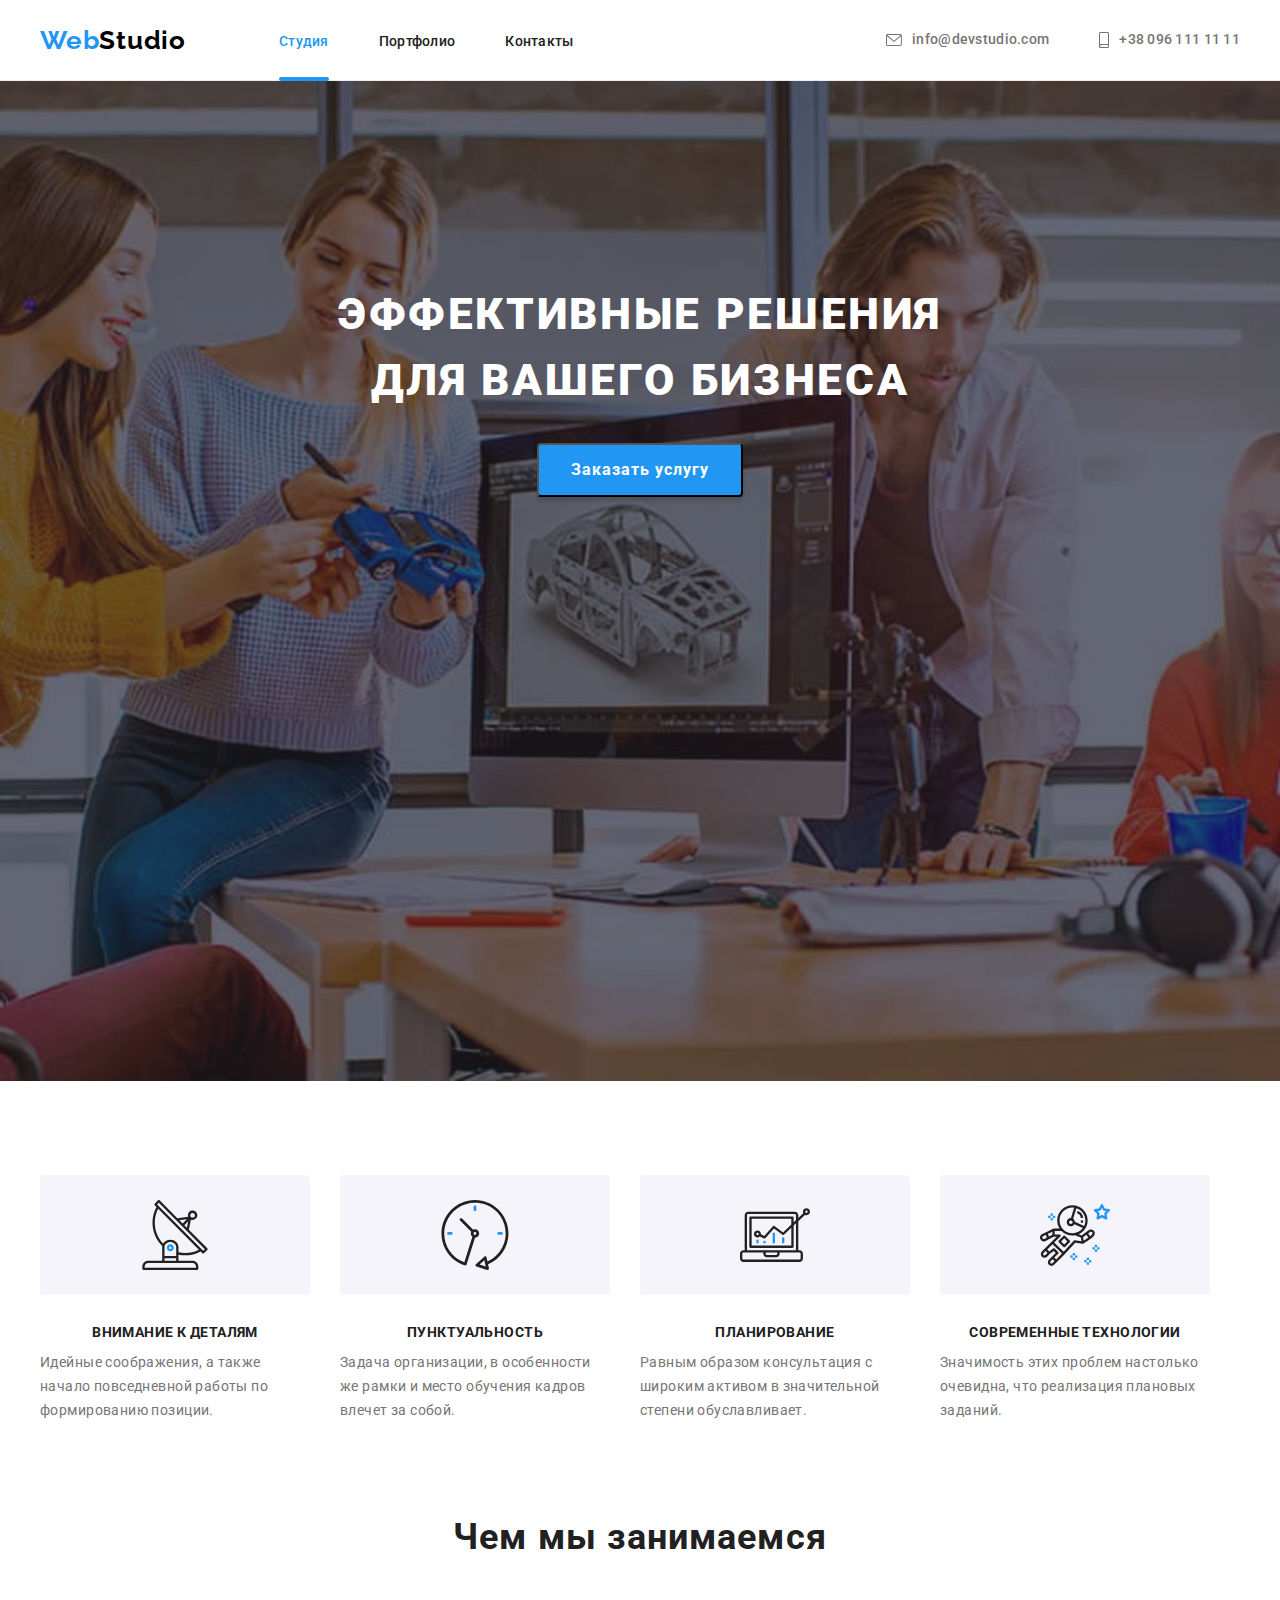
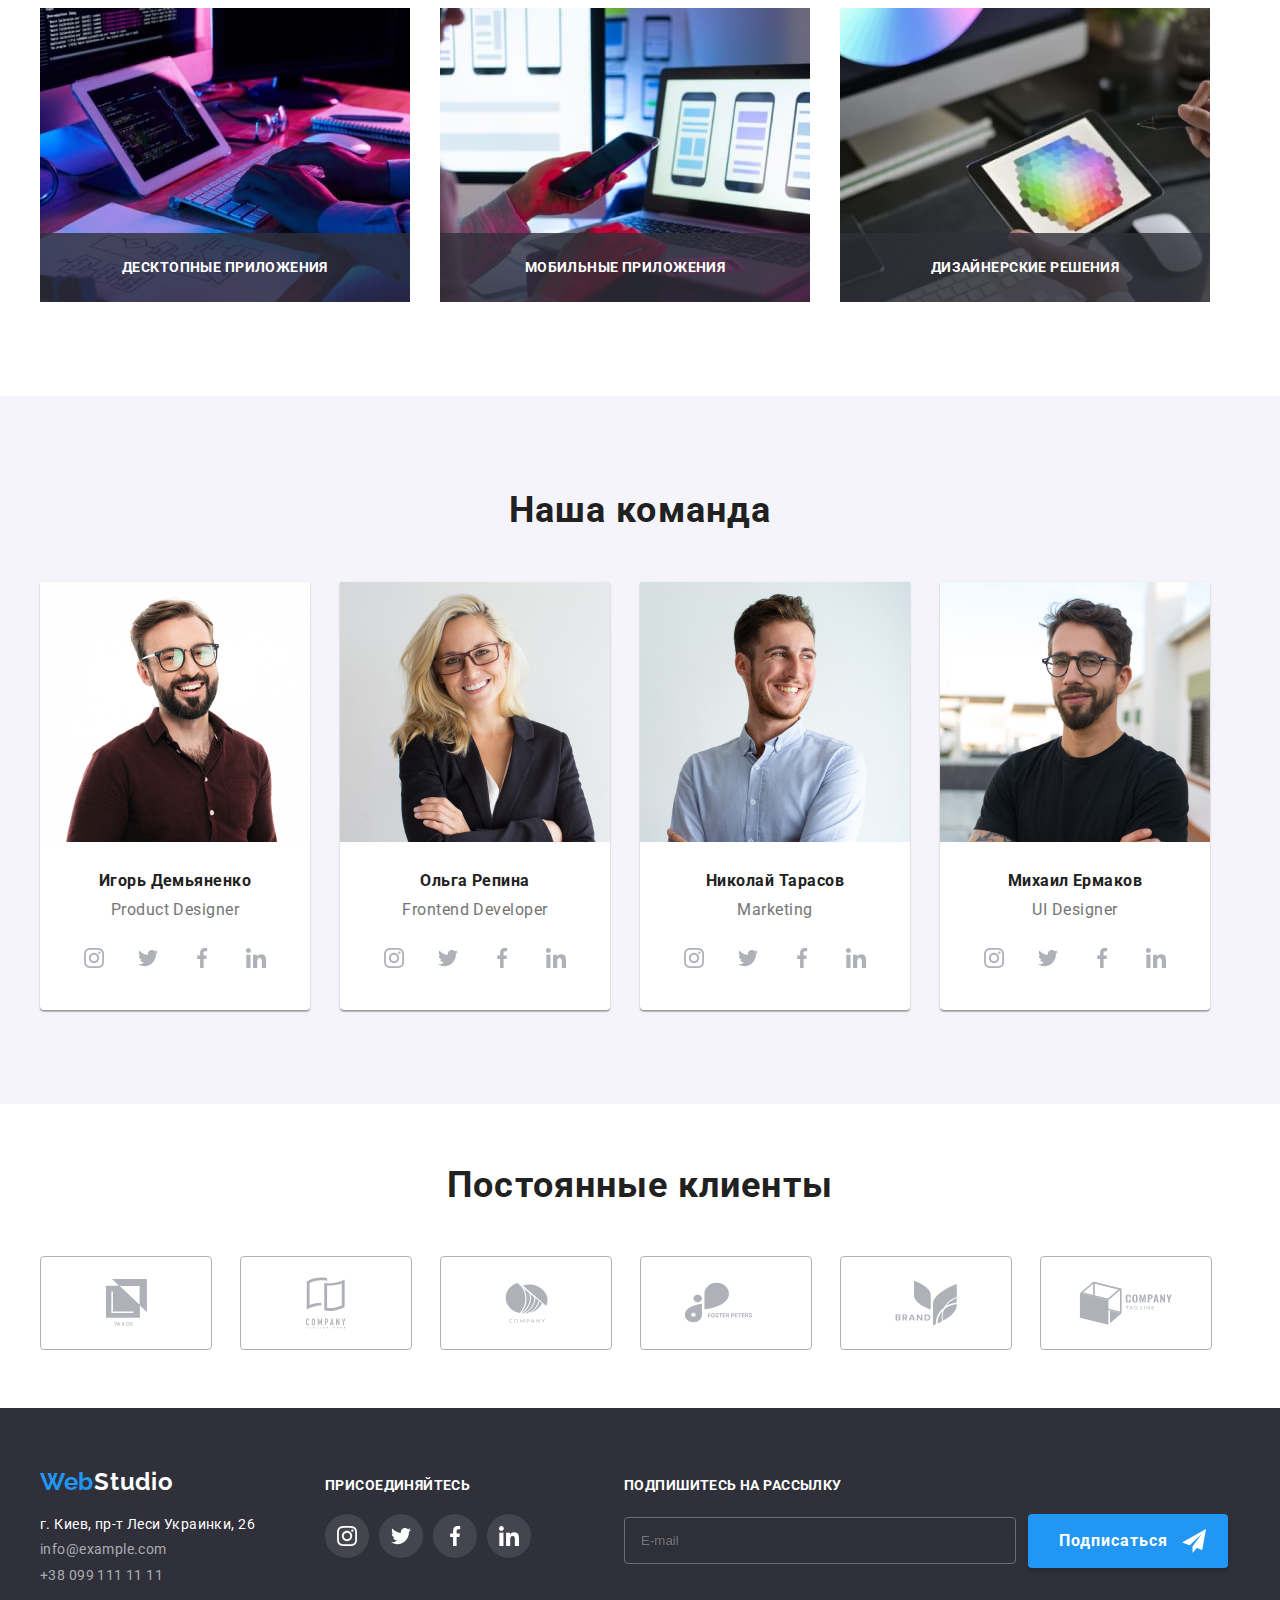
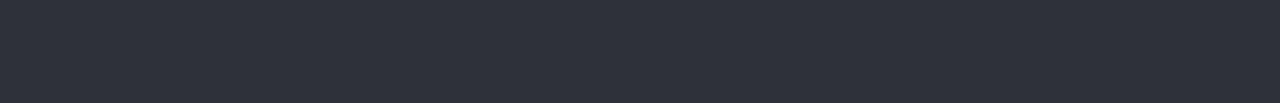
==== commit 49c5c54b: "header" ====
--- a/index.html
+++ b/index.html
@@ -30,7 +30,7 @@
                     </li>
                 </ul>
             </nav>
-            <button class="burger data-menu-open">
+            <button class="burger" data-menu-open>
                 <svg class="burger__icon" width="40"  height="40">
                     <use href="./images/icon/sprite.svg#icon-burger" ></use>
                 </svg>
@@ -49,9 +49,9 @@
              </ul>
         </div>
 
-        <div class="mobile-menu data-menu">
+        <div class="mobile-menu " data-menu>
             <div class="container mobile-menu__container">
-                <button class="close-btn data-menu-close">
+                <button class="close-btn " data-menu-close>
                     <svg class="close-btn__icon mobile-menu__close-btn" width="40"  height="40">
                         <use href="./images/icon/sprite.svg#icon-dagger" width="19"  height="19"></use>
                     </svg>
--- a/css/main.min.css
+++ b/css/main.min.css
@@ -1,2 +1 @@
-:root{--main-font:'Roboto', "Sans","Lato", sans-serif;--secondary-font:'Raleway', "Montserrat", sans-serif;--title-text-colot: #212121;--accent-color: #2196F3;--primary-bg-color:#FFFFFF;--secondary-color:#757575}.visually-hidden{position:absolute;width:1px;height:1px;margin:-1px;border:0;padding:0;white-space:nowrap;clip-path:inset(100%);clip:rect(0 0 0 0);overflow:hidden}body{font-family:var(--main-font);font-weight:500;margin:0px;color:var(--secondary-color);background:var(--primary-bg-color)}h1,h2,h3,h4,h5,h6,p{margin-top:0;margin-bottom:0}ul,ol{margin-top:0;margin-bottom:0;padding-left:0}img{display:block;max-width:100%;height:auto}.list{list-style:none}.link{text-decoration:none;color:inherit}.container{padding-left:15px;padding-right:15px}@media screen and (min-width: 480px){.container{width:480px}}@media screen and (min-width: 768px){.container{width:768px;margin:0 auto}}@media screen and (min-width: 1200px){.container{width:1200px}}.backdrop{position:fixed;top:0;left:0;width:100vw;height:100vh;background-color:rgba(0,0,0,0.2);opacity:1;visibility:visible;pointer-events:auto;transition:opacity 500ms linear, visibility 500ms linear}.is-hidden{opacity:0;visibility:hidden;pointer-events:none}.logo{font-family:var(--secondary-font);font-weight:700;font-size:26px;line-height:1.19;letter-spacing:0.03em;color:#000000}.logo--part{color:var(--accent-color)}.logo--footer{color:var(--primary-bg-color)}.logo--retreat{display:inline-block;margin-bottom:20px}@media screen and (min-width: 768px){.logo--header{margin-right:88px}}@media screen and (min-width: 1200px){.logo--header{margin-right:93px}}.social__list{display:flex;justify-content:space-between}.social__list--icon{width:20px;height:20px}.social__list--link{display:flex;align-items:center;justify-content:center;width:44px;height:44px;border-radius:50%;background-color:transparent;fill:#AFB1B8;transition:fill 250ms cubic-bezier(0.4, 0, 0.2, 1),background-color 250ms cubic-bezier(0.4, 0, 0.2, 1)}.social__list--link:focus,.social__list--link:hover{background-color:var(--accent-color);fill:var(--primary-bg-color)}.button{padding:6px 22px;font-family:var(--main-font);font-weight:500;font-size:16px;line-height:1.63;text-align:center;letter-spacing:0.03em;cursor:pointer;color:var(--title-text-colot);background-color:#F5F4FA;border-radius:4px;border-color:transparent;transition:box-shadow 250ms cubic-bezier(0.4, 0, 0.2, 1),background-color 250ms cubic-bezier(0.4, 0, 0.2, 1),color 250ms cubic-bezier(0.4, 0, 0.2, 1)}.button:focus,.button:hover{color:var(--primary-bg-color);background-color:var(--accent-color);box-shadow:0px 3px 1px rgba(0,0,0,0.1),0px 1px 2px rgba(0,0,0,0.08),0px 2px 2px rgba(0,0,0,0.12)}.menu,.communication{display:none}.burger{padding:0;background-color:transparent;border:none;cursor:pointer;transition:fill 250ms cubic-bezier(0.4, 0, 0.2, 1)}.burger__icon{fill:#000000}.burger:hover,.burger:focus{fill:var(--accent-color)}.header{padding-top:16px;padding-bottom:16px}.header-container{display:flex;justify-content:space-between;align-items:center}.header-container{display:flex;justify-content:space-between;align-items:center}.mobile-menu{position:fixed;z-index:100;left:0;top:0;width:100vw;height:100vh;background-color:var(--primary-bg-color)}.close-btn{padding:0;background-color:transparent;border:none;cursor:pointer}.close-btn__icon{fill:var(--title-text-colot)}.mobile-menu__container{position:relative;min-height:200px;padding-top:48px;padding-left:40px}.mobile-menu__close-btn{position:absolute;top:10px;right:15px;width:40px;height:40px;transition:fill 250ms cubic-bezier(0.4, 0, 0.2, 1)}.mobile-menu__close-btn:hover,.mobile-menu__close-btn:focus{fill:var(--accent-color)}.nav-list{margin-bottom:302px}.nav-list__item:not(:last-child){margin-bottom:32px}.nav-list__link{font-size:40px;line-height:1.17;letter-spacing:0.02em;color:var(--title-text-colot);transition:color 250ms cubic-bezier(0.4, 0, 0.2, 1)}.nav-list__link:hover,.nav-list__link:focus{color:var(--accent-color)}.communication__list{margin-bottom:64px;font-size:34px;line-height:1.17;letter-spacing:0.02em;color:var(--secondary-color);transition:color 250ms cubic-bezier(0.4, 0, 0.2, 1)}.communication__list--link-font{font-size:24px}.communication__list--link:hover,.communication__list--link:focus{color:var(--accent-color)}.communication__list--item:not(:last-child){margin-bottom:32px}.social-networks{display:flex;font-size:18px;line-height:1.22;letter-spacing:0.02em;color:var(--accent-color)}.social-networks__item{margin-right:20px}.social-networks__item:not(:last-child)::after{content:"";position:absolute;width:22px;height:0;bottom:0;border:1px solid rgba(33,33,33,0.2);transform:rotate(90deg)}.modal{padding:40px;width:528px;height:581px;background-color:var(--primary-bg-color);position:absolute;left:50%;top:50%;transform:translate(-50%, -50%)}.modal-button{position:absolute;width:30px;height:30px;cursor:pointer;top:8px;right:8px;padding:0;border-radius:50%;background-color:var(--primary-bg-color);border:1px solid rgba(0,0,0,0.1)}.modal-button:focus .modal-icon{fill:var(--accent-color)}.modal-icon{text-align:center;fill:#000000;transition:fill 250ms cubic-bezier(0.4, 0, 0.2, 1)}.modal-form{display:flex;flex-direction:column}.modal-form-heat{margin-bottom:12px;font-family:var(--main-font);font-weight:700;font-size:20px;line-height:1.15;text-align:center;letter-spacing:0.03em;color:var(--title-text-colot)}.modal-form-field{margin-bottom:10px;font-family:var(--main-font);font-weight:400;font-size:12px;line-height:1.16;letter-spacing:0.01em;color:var(--secondary-color)}.modal-form-imput-wrapper{display:block;position:relative;margin-top:4px}.modal-form-imput{padding:12px 42px;width:100%;height:40px;border:1px solid rgba(33,33,33,0.2);border-radius:4px;transition:border-color 250ms cubic-bezier(0.4, 0, 0.2, 1),fill 250ms cubic-bezier(0.4, 0, 0.2, 1)}.modal-form-imput:focus{outline:none;border-color:var(--accent-color)}.modal-form-imput:focus+.modal-form-icon{fill:var(--accent-color)}.modal-form-message{margin-top:4px;padding:12px 16px;resize:none;width:100%;height:120px;border:1px solid rgba(33,33,33,0.2);border-radius:4px;transition:border-color 250ms cubic-bezier(0.4, 0, 0.2, 1)}.modal-form-message:focus{outline:none;border-color:var(--accent-color)}.modal-form-icon{position:absolute;bottom:11px;left:12px;width:18px;height:18px}.modal-form-checkbox{transition:outline 250ms cubic-bezier(0.4, 0, 0.2, 1)}.modal-form-checkbox-label{display:flex;align-items:center;margin-bottom:30px;font-family:var(--main-font);font-weight:400;font-size:14px;line-height:2;letter-spacing:0.03em;color:var(--secondary-color)}.modal-form-checkbox-label::before{display:block;content:"";width:16px;height:15px;border:2px solid #212121;cursor:pointer;margin-right:8px;border-radius:4px}.modal-form-checkbox:checked+.modal-form-checkbox-label::before{background-color:var(--accent-color);background-image:url(../images/icon/iconcheck.svg);background-repeat:no-repeat;background-position:center;background-origin:padding-box;border-color:var(--accent-color)}.modal-form-checkbox:focus+.modal-form-checkbox-label::before{border-color:var(--accent-color)}.modal-form-button{margin-right:auto;margin-left:auto;padding-top:10px;padding-bottom:10px;width:200px;font-family:var(--main-font);font-weight:700;font-size:16px;line-height:1.88;align-items:center;letter-spacing:0.06em;cursor:pointer;color:var(--primary-bg-color);background:#2196F3;box-shadow:0px 4px 4px rgba(0,0,0,0.15);border-radius:4px;border-color:transparent}.modal-form-checlbox-link{font-family:var(--main-font);font-weight:400;font-size:14px;line-height:2;letter-spacing:0.03em;text-decoration-line:underline;color:var(--accent-color)}.hero{max-width:480px;height:400px;padding-top:118px;padding-bottom:60px;background-position:center;background-size:cover;background-color:#2F303A;background-image:linear-gradient(rgba(47,48,58,0.4), rgba(47,48,58,0.4)),url("../../images/hero/hero-mobile@1x.jpg");text-align:center}@media screen and (min-device-pixel-ratio: 2) and (min-width: 320px), screen and (min-resolution: 192dpi) and (min-width: 320px), screen and (min-resolution: 2dppx) and (min-width: 320px){.hero .hero{background-image:linear-gradient(rgba(47,48,58,0.4), rgba(47,48,58,0.4)),url("../../images/hero/hero-mobile@2x.jpg")}}.hero__text{margin-right:auto;margin-left:auto;text-align:center;text-transform:uppercase;font-weight:900;font-size:26px;line-height:1.61;letter-spacing:0.06em;width:360px;color:var(--primary-bg-color)}.hero__button{padding:10px 32px;margin-top:30px;font-family:var(--main-font);font-weight:700;font-size:16px;line-height:1.88;align-items:center;letter-spacing:0.06em;cursor:pointer;color:var(--primary-bg-color);background-color:var(--accent-color);box-shadow:0px 4px 4px rgba(0,0,0,0.15);border-radius:4px}@media screen and (min-width: 480px){.hero{max-width:768px;height:400px;margin:0 auto;padding-top:118px;padding-bottom:204px;background-image:linear-gradient(rgba(47,48,58,0.4), rgba(47,48,58,0.4)),url("../../images/hero/hero-tab@1x.jpg")}}@media screen and (min-width: 480px) and (min-device-pixel-ratio: 2) and (min-width: 480px), screen and (min-width: 480px) and (min-resolution: 192dpi) and (min-width: 480px), screen and (min-width: 480px) and (min-resolution: 2dppx) and (min-width: 480px){.hero .hero{background-image:linear-gradient(rgba(47,48,58,0.4), rgba(47,48,58,0.4)),url("../../images/hero/hero-tab@2x.jpg")}}@media screen and (min-width: 768px){.hero{max-width:1600px;height:600px;margin:0 auto;padding-top:200px;padding-bottom:200px;background-image:linear-gradient(rgba(47,48,58,0.4), rgba(47,48,58,0.4)),url("../../images/hero/hero@1x.jpg")}}@media screen and (min-device-pixel-ratio: 2) and (min-width: 768px), screen and (min-resolution: 192dpi) and (min-width: 768px), screen and (min-resolution: 2dppx) and (min-width: 768px){.hero{background-image:linear-gradient(rgba(47,48,58,0.4), rgba(47,48,58,0.4)),url("../../images/hero/hero@2x.jpg")}}@media screen and (min-width: 480px){.hero__text{font-weight:900;font-size:26px;line-height:1.61;letter-spacing:0.06em;width:360px}}@media screen and (min-width: 768px){.hero__text{font-weight:900;font-size:44px;line-height:1.5;letter-spacing:0.06em;width:696px}}@media screen and (min-width: 768px) and (max-width: 1199px){.hero{margin-bottom:627px}}.our-work{padding-top:94px;padding-bottom:94px}.our-work__title{margin-bottom:50px;font-weight:700;font-size:36px;line-height:1.16;text-align:center;letter-spacing:0.03em;color:var(--title-text-colot)}.our-work__list{display:flex;flex-wrap:wrap;margin-top:-30px;margin-left:-30px}.our-work__example{margin-top:30px;margin-left:30px}.our-work__card{position:relative}.our-work__p{position:absolute;padding-top:27px;padding-bottom:27px;width:100%;bottom:0;right:0;font-family:var(--main-font);font-weight:700;font-size:14px;line-height:1.14;text-align:center;letter-spacing:0.03em;text-transform:uppercase;color:var(--primary-bg-color);background-color:rgba(47,48,58,0.8)}@media screen and (max-width: 1199px){.our-work{display:none}}.quality{padding-top:60px;padding-bottom:60px}.quality__list{font-weight:400;font-size:14px;line-height:1.71;letter-spacing:0.03em}.quality__list--item{width:450px}.quality__list--title{margin-bottom:10px;font-weight:700;font-size:14px;line-height:1.17;text-transform:uppercase;text-align:center;color:var(--title-text-colot)}.quality__list--container{display:flex;align-items:center;justify-content:center;height:120px;width:100%;text-align:center;margin-bottom:30px;background:#F5F4FA;border-radius:4px}.quality__list--icon{width:70px;height:70px}@media screen and (min-width: 768px) and (max-width: 1199px){.quality{display:none}}@media screen and (min-width: 1200px){.quality{padding-top:94px;padding-bottom:0}.quality__list{display:flex;flex-wrap:wrap;margin-top:-30px;margin-left:-30px}.quality__list--item{margin-top:30px;margin-left:30px;width:270px}.quality__list--title{font-weight:700;font-size:14px;line-height:1.14}}.team{background:#F5F4FA;padding-top:60px;padding-bottom:60px}.team__title{margin-bottom:30px;font-weight:700;font-size:28px;line-height:1.17;text-align:center;letter-spacing:0.03em;color:var(--title-text-colot)}.team__item{width:450px;background-color:var(--primary-bg-color);box-shadow:0px 1px 3px rgba(0,0,0,0.12),0px 1px 1px rgba(0,0,0,0.14),0px 2px 1px rgba(0,0,0,0.2);border-radius:0px 0px 4px 4px}.team__box{padding:24px 122px}.team__name{margin-bottom:10px;font-size:16px;line-height:1.17;text-align:center;white-space:pre;letter-spacing:0.03em;color:var(--title-text-colot)}.team__position{margin-bottom:16px;font-weight:400;font-size:16px;line-height:1.17;text-align:center;letter-spacing:0.03em}.team__img{width:450px;height:460px}@media screen and (min-width: 768px){.team__list{display:flex;flex-wrap:wrap;margin-top:-30px;margin-left:-30px}.team__item{margin-top:30px;margin-left:30px;width:354px}.team__box{padding:24px 74px}.team__img{width:354px;height:374px}}@media screen and (max-width: 768px){.team__item{margin-bottom:30px}}@media screen and (min-width: 768px) and (max-width: 1199px){.team__item:nth-child(2n+1){margin-left:-15px}}@media screen and (min-width: 1200px){.team{padding-top:94px;padding-bottom:94px}.team__title{margin-bottom:50px;font-weight:700;font-size:36px;line-height:1.16}.team__item{width:270px}.team__box{padding:30px 32px}.team__img{width:270px;height:260px}}.customers{padding-top:60px;padding-bottom:60px}.customers__title{font-weight:700;font-size:28px;line-height:1.17;text-align:center;letter-spacing:0.03em;margin-bottom:30px;color:var(--title-text-colot)}.customers__list{display:flex;flex-wrap:wrap;margin-top:-30px;margin-left:-30px}.customers__item{width:210px;height:92px;margin-top:30px;margin-left:30px}.customers__link{display:flex;align-items:center;justify-content:center;width:100%;height:100%;text-align:center;background:transparent;fill:#AFB1B8;border:1px solid #AFB1B8;border-radius:4px;transition:fill 250ms cubic-bezier(0.4, 0, 0.2, 1),border 250ms cubic-bezier(0.4, 0, 0.2, 1)}.customers__link:hover,.customers__link:focus{fill:var(--accent-color);border:1px solid var(--accent-color)}@media screen and (min-width: 768px){.customers__item{width:226px}}@media screen and (min-width: 1200px){.customers__title{font-weight:700;font-size:36px;line-height:1.17;margin-bottom:50px}.customers__item{width:170px}}.join{width:206px;margin-bottom:60px}.join__title{margin-bottom:20px;font-weight:700;font-size:14px;line-height:1.14;letter-spacing:0.03em;text-transform:uppercase;color:var(--primary-bg-color)}.join__list{display:flex;justify-content:space-between}.join__list:not(:last-child){margin-right:10px}.join__icon{width:20px;height:20px}.join__link{display:flex;align-items:center;justify-content:center;width:44px;height:44px;border-radius:50%;background-color:rgba(255,255,255,0.1);fill:var(--primary-bg-color);transition:background-color 250ms cubic-bezier(0.4, 0, 0.2, 1)}.join__link:focus,.join__link:hover{background-color:var(--accent-color)}@media screen and (min-width: 768px){.join{margin-top:0}}@media screen and (max-width: 1199px){.join{margin-right:auto;margin-left:auto}}@media screen and (min-width: 1200px){.join{margin-right:93px}}.footer{padding-top:60px;padding-bottom:60px;background:#2F303A}.footer__container{text-align:center}.footer__item{font-style:normal;font-weight:400;font-size:14px;line-height:1.17;letter-spacing:0.03em}.footer__item:not(:last-child){margin-bottom:8px}.footer__site{color:var(--primary-bg-color)}.footer__communication{color:rgba(255,255,255,0.6);transition:color 250ms cubic-bezier(0.4, 0, 0.2, 1)}.footer__communication:hover,.footer__communication:focus{color:var(--accent-color)}.footer__address{margin-bottom:60px}@media screen and (min-width: 768px) and (max-width: 1199px){.footer__container{display:flex;flex-wrap:wrap;align-items:flex-start}.footer__address{margin:auto;margin-bottom:60px}}@media screen and (min-width: 1200px){.footer__container{display:flex;align-items:baseline;text-align:left}.footer__item:not(:last-child){margin-bottom:9px}.footer__address{margin-right:70px}}.footer__form{width:450px}.footer__form--title{margin-bottom:20px;font-family:var(--main-font);font-weight:700;font-size:14px;line-height:1.14;letter-spacing:0.03em;text-transform:uppercase;color:var(--primary-bg-color)}.footer__form--input{padding:15px 16px;width:458px;background-color:transparent;border:1px solid rgba(255,255,255,0.3);filter:drop-shadow(0px 4px 4px rgba(0,0,0,0.15));border-radius:4px;color:var(--primary-bg-color)}.footer__form--input:focus{outline:none;border-color:var(--primary-bg-color);background-color:transparent;color:var(--primary-bg-color)}.footer__form--subscribe{width:200px;padding-top:10px;padding-bottom:10px;padding-left:29px;margin:auto;font-family:var(--main-font);font-weight:700;font-size:16px;line-height:1.87;color:var(--primary-bg-color);display:flex;align-items:center;text-align:center;letter-spacing:0.06em;cursor:pointer;background-color:var(--accent-color);box-shadow:0px 4px 4px rgba(0,0,0,0.15);border-radius:4px;border-color:transparent}.footer__form--icon{fill:var(--primary-bg-color);margin:auto}@media screen and (max-width: 1199px){.footer__form{margin:auto}.footer__form--input{margin-bottom:20px}}@media screen and (min-width: 1200px){.footer__form{width:570px}.footer__form--label{display:flex;align-items:center}.footer__form--input{width:358px;margin-right:12px}}.offers{padding-top:94px;margin-bottom:50px}.offers__list{display:flex;justify-content:center}.offers :not(:last-child){margin-right:8px}.portfolio{padding-bottom:94px}.portfolio-list{display:flex;flex-wrap:wrap;margin-left:-30px;margin-top:-30px}.portfolio-list__item{margin-left:30px;margin-top:30px;width:370px;text-decoration:none;background-color:var(--primary-bg-color);box-sizing:border-box}.portfolio-list__focus{display:block;text-decoration:none;color:currentColor;transition:box-shadow 250ms cubic-bezier(0.4, 0, 0.2, 1)}.portfolio-list__img-card{position:relative;overflow:hidden}.portfolio-list__overlay{position:absolute;padding:62px 23px;overflow:auto;top:0;left:0;width:100%;height:100%;font-family:var(--main-font);font-weight:400;font-size:18px;line-height:1.55;letter-spacing:0.03em;background-color:rgba(33,150,243,0.9);color:var(--primary-bg-color);border:1px solid #000000;box-shadow:0px 4px 4px rgba(0,0,0,0.25);transform:translateY(100%);transition:transform 250ms cubic-bezier(0.4, 0, 0.2, 1)}.portfolio-list__focus:hover .portfolio-list__overlay,.portfolio-list__focus:focus .portfolio-list__overlay{transform:translateY(0%)}.portfolio-information{padding:20px 24px;border-right:1px solid #EEEEEE;border-bottom:1px solid #EEEEEE;border-left:1px solid #EEEEEE;text-decoration:none}.portfolio-information__title{margin-bottom:4px;font-family:var(--main-font);font-weight:700;font-size:18px;line-height:2;letter-spacing:0.06em;color:var(--title-text-colot)}.portfolio-information__text{font-weight:400;font-size:16px;line-height:1.88;letter-spacing:0.03em}.portfolio-list__focus:hover,.portfolio-list__focus:focus{box-shadow:0px 1px 1px rgba(0,0,0,0.12),0px 4px 4px rgba(0,0,0,0.06),1px 4px 6px rgba(0,0,0,0.16)}
-/*# sourceMappingURL=main.min.css.map */+:root{--main-font:"Roboto", "Sans","Lato", sans-serif;--secondary-font:"Raleway", "Montserrat", sans-serif;--title-text-colot: #212121;--accent-color: #2196F3;--primary-bg-color:#FFFFFF;--secondary-color:#757575}.visually-hidden{position:absolute;width:1px;height:1px;margin:-1px;border:0;padding:0;white-space:nowrap;-webkit-clip-path:inset(100%);clip-path:inset(100%);clip:rect(0 0 0 0);overflow:hidden}body{font-family:var(--main-font);font-weight:500;margin:0px;color:var(--secondary-color);background:var(--primary-bg-color)}h1,h2,h3,h4,h5,h6,p{margin-top:0;margin-bottom:0}ul,ol{margin-top:0;margin-bottom:0;padding-left:0}img{display:block;max-width:100%;height:auto}.list{list-style:none}.link{text-decoration:none;color:inherit}.container{padding-left:15px;padding-right:15px}@media screen and (min-width: 480px){.container{width:480px}}@media screen and (min-width: 768px){.container{width:768px;margin:0 auto}}@media screen and (min-width: 1200px){.container{width:1200px}}.backdrop{position:fixed;top:0;left:0;width:100vw;height:100vh;background-color:rgba(0,0,0,.2);opacity:1;visibility:visible;pointer-events:auto;transition:opacity 500ms linear,visibility 500ms linear}.is-hidden{opacity:0;visibility:hidden;pointer-events:none}.logo{font-family:var(--secondary-font);font-weight:700;font-size:24px;line-height:1.17;letter-spacing:.03em;color:#000}.logo--part{color:var(--accent-color)}.logo--footer{color:var(--primary-bg-color)}.logo--retreat{display:inline-block;margin-bottom:20px}@media screen and (min-width: 768px){.logo--header{margin-right:88px}}@media screen and (min-width: 1200px){.logo--header{font-weight:700;font-size:26px;line-height:1.19;margin-right:93px}}.social__list{display:flex;justify-content:space-between}.social__list--icon{width:20px;height:20px}.social__list--link{display:flex;align-items:center;justify-content:center;width:44px;height:44px;border-radius:50%;background-color:transparent;fill:#afb1b8;transition:fill 250ms cubic-bezier(0.4, 0, 0.2, 1),background-color 250ms cubic-bezier(0.4, 0, 0.2, 1)}.social__list--link:focus,.social__list--link:hover{background-color:var(--accent-color);fill:var(--primary-bg-color)}.button{padding:6px 22px;font-family:var(--main-font);font-weight:500;font-size:16px;line-height:1.63;text-align:center;letter-spacing:.03em;cursor:pointer;color:var(--title-text-colot);background-color:#f5f4fa;border-radius:4px;border-color:transparent;transition:box-shadow 250ms cubic-bezier(0.4, 0, 0.2, 1),background-color 250ms cubic-bezier(0.4, 0, 0.2, 1),color 250ms cubic-bezier(0.4, 0, 0.2, 1)}.button:focus,.button:hover{color:var(--primary-bg-color);background-color:var(--accent-color);box-shadow:0px 3px 1px rgba(0,0,0,.1),0px 1px 2px rgba(0,0,0,.08),0px 2px 2px rgba(0,0,0,.12)}.burger{padding:0;background-color:transparent;border:none;cursor:pointer;transition:fill 250ms cubic-bezier(0.4, 0, 0.2, 1)}.burger__icon{fill:#000}.burger__icon:hover,.burger__icon:focus{fill:var(--accent-color)}.header{padding-top:16px;padding-bottom:16px}.header-container{display:flex;justify-content:space-between;align-items:center}.mobile-menu{position:fixed;z-index:100;left:0;top:0;width:100vw;height:100vh;background-color:var(--primary-bg-color)}.mobile-menu{opacity:0;visibility:hidden;pointer-events:none}.mobile-menu.is-open{opacity:1;visibility:visible;pointer-events:auto}.mobile-menu__container{position:relative;min-height:200px;padding:48px 40px}.mobile-menu__close-btn{position:absolute;top:10px;right:15px;width:40px;height:40px;transition:fill 250ms cubic-bezier(0.4, 0, 0.2, 1)}.mobile-menu__close-btn:hover,.mobile-menu__close-btn:focus{fill:var(--accent-color)}.close-btn{padding:0;background-color:transparent;border:none;cursor:pointer}.close-btn__icon{fill:var(--title-text-colot)}.nav-list{margin-bottom:302px}.nav-list__item:not(:last-child){margin-bottom:32px}.nav-list__link{font-size:40px;line-height:1.17;letter-spacing:.02em;color:var(--title-text-colot);transition:color 250ms cubic-bezier(0.4, 0, 0.2, 1)}.nav-list__link:hover,.nav-list__link:focus{color:var(--accent-color)}.communication__list{margin-bottom:64px;font-size:34px;line-height:1.17;letter-spacing:.02em;color:var(--secondary-color);transition:color 250ms cubic-bezier(0.4, 0, 0.2, 1)}.communication__list--link-font{font-size:24px}.communication__list--link:hover,.communication__list--link:focus{color:var(--accent-color)}.communication__list--item:not(:last-child){margin-bottom:32px}.social-networks{display:flex;align-items:flex-end;font-size:18px;line-height:1.22;letter-spacing:.02em;color:var(--accent-color)}.social-networks__item:not(:last-child){padding-right:10px;margin-right:10px;border-right:1px solid rgba(33,33,33,.2)}@media screen and (max-width: 767px){.menu,.communication{display:none}}@media screen and (min-width: 768px){.burger,.mobile-menu{display:none}.header-container{display:flex}.header{border-bottom:1px solid #ececec;padding-top:26px;padding-bottom:26px}.main-nav{display:flex;align-items:center}.link.menu__link--current{color:var(--accent-color)}.link.menu__link--current::after{content:"";position:absolute;width:100%;height:4px;bottom:0;right:0;background-color:var(--accent-color);border-radius:2px}.menu{display:flex;align-items:center}.menu__item:not(:last-child){margin-right:50px}.menu__link{position:relative;font-size:14px;line-height:1.14;letter-spacing:.02em;padding:38px 0;color:var(--title-text-colot);transition:color 250ms cubic-bezier(0.4, 0, 0.2, 1);-webkit-animation-duration:500ms;animation-duration:500ms}.menu__link:hover,.menu__link:focus{color:var(--accent-color)}.communication{align-items:center;margin-left:auto;font-size:14px;line-height:1.14;letter-spacing:.02em;fill:var(--secondary-color)}.communication__link{display:flex;align-items:center;transition:fill 250ms cubic-bezier(0.4, 0, 0.2, 1),color 250ms cubic-bezier(0.4, 0, 0.2, 1)}.communication__link:hover,.communication__link:focus{color:var(--accent-color);fill:var(--accent-color)}.communication__icon{margin-right:10px}}@media screen and (max-width: 1199px){.communication__item:not(:last-child){margin-bottom:10px}}@media screen and (min-width: 1200px){.header{padding-top:25px;padding-bottom:24px}.menu__link{padding:32px 0}.communication{display:flex}.communication__item:not(:last-child){margin-right:50px}}.modal{padding:40px;width:528px;height:581px;background-color:var(--primary-bg-color);position:absolute;left:50%;top:50%;transform:translate(-50%, -50%)}.modal-button{position:absolute;width:30px;height:30px;cursor:pointer;top:8px;right:8px;padding:0;border-radius:50%;background-color:var(--primary-bg-color);border:1px solid rgba(0,0,0,.1)}.modal-button:focus .modal-icon{fill:var(--accent-color)}.modal-icon{text-align:center;fill:#000;transition:fill 250ms cubic-bezier(0.4, 0, 0.2, 1)}.modal-form{display:flex;flex-direction:column}.modal-form-heat{margin-bottom:12px;font-family:var(--main-font);font-weight:700;font-size:20px;line-height:1.15;text-align:center;letter-spacing:.03em;color:var(--title-text-colot)}.modal-form-field{margin-bottom:10px;font-family:var(--main-font);font-weight:400;font-size:12px;line-height:1.16;letter-spacing:.01em;color:var(--secondary-color)}.modal-form-imput-wrapper{display:block;position:relative;margin-top:4px}.modal-form-imput{padding:12px 42px;width:100%;height:40px;border:1px solid rgba(33,33,33,.2);border-radius:4px;transition:border-color 250ms cubic-bezier(0.4, 0, 0.2, 1),fill 250ms cubic-bezier(0.4, 0, 0.2, 1)}.modal-form-imput:focus{outline:none;border-color:var(--accent-color)}.modal-form-imput:focus+.modal-form-icon{fill:var(--accent-color)}.modal-form-message{margin-top:4px;padding:12px 16px;resize:none;width:100%;height:120px;border:1px solid rgba(33,33,33,.2);border-radius:4px;transition:border-color 250ms cubic-bezier(0.4, 0, 0.2, 1)}.modal-form-message:focus{outline:none;border-color:var(--accent-color)}.modal-form-icon{position:absolute;bottom:11px;left:12px;width:18px;height:18px}.modal-form-checkbox{transition:outline 250ms cubic-bezier(0.4, 0, 0.2, 1)}.modal-form-checkbox-label{display:flex;align-items:center;margin-bottom:30px;font-family:var(--main-font);font-weight:400;font-size:14px;line-height:2;letter-spacing:.03em;color:var(--secondary-color)}.modal-form-checkbox-label::before{display:block;content:"";width:16px;height:15px;border:2px solid #212121;cursor:pointer;margin-right:8px;border-radius:4px}.modal-form-checkbox:checked+.modal-form-checkbox-label::before{background-color:var(--accent-color);background-image:url(../images/icon/iconcheck.svg);background-repeat:no-repeat;background-position:center;background-origin:padding-box;border-color:var(--accent-color)}.modal-form-checkbox:focus+.modal-form-checkbox-label::before{border-color:var(--accent-color)}.modal-form-button{margin-right:auto;margin-left:auto;padding-top:10px;padding-bottom:10px;width:200px;font-family:var(--main-font);font-weight:700;font-size:16px;line-height:1.88;align-items:center;letter-spacing:.06em;cursor:pointer;color:var(--primary-bg-color);background:#2196f3;box-shadow:0px 4px 4px rgba(0,0,0,.15);border-radius:4px;border-color:transparent}.modal-form-checlbox-link{font-family:var(--main-font);font-weight:400;font-size:14px;line-height:2;letter-spacing:.03em;-webkit-text-decoration-line:underline;text-decoration-line:underline;color:var(--accent-color)}.hero{max-width:480px;height:400px;padding-top:118px;padding-bottom:60px;background-position:center;background-size:cover;background-color:#2f303a;background-image:linear-gradient(rgba(47, 48, 58, 0.4), rgba(47, 48, 58, 0.4)),url("../../images/hero/hero-mobile@1x.jpg");text-align:center}@media screen and (min-device-pixel-ratio: 2)and (min-width: 320px),screen and (-webkit-min-device-pixel-ratio: 2)and (min-width: 320px),screen and (min-resolution: 192dpi)and (min-width: 320px),screen and (min-resolution: 2dppx)and (min-width: 320px){.hero .hero{background-image:linear-gradient(rgba(47, 48, 58, 0.4), rgba(47, 48, 58, 0.4)),url("../../images/hero/hero-mobile@2x.jpg")}}.hero__text{margin-right:auto;margin-left:auto;text-align:center;text-transform:uppercase;font-weight:900;font-size:26px;line-height:1.61;letter-spacing:.06em;width:360px;color:var(--primary-bg-color)}.hero__button{padding:10px 32px;margin-top:30px;font-family:var(--main-font);font-weight:700;font-size:16px;line-height:1.88;align-items:center;letter-spacing:.06em;cursor:pointer;color:var(--primary-bg-color);background-color:var(--accent-color);box-shadow:0px 4px 4px rgba(0,0,0,.15);border-radius:4px}@media screen and (min-width: 480px){.hero{max-width:768px;height:400px;margin:0 auto;padding-top:118px;padding-bottom:204px;background-image:linear-gradient(rgba(47, 48, 58, 0.4), rgba(47, 48, 58, 0.4)),url("../../images/hero/hero-tab@1x.jpg")}}@media screen and (min-width: 480px)and (min-device-pixel-ratio: 2)and (min-width: 480px),screen and (min-width: 480px)and (-webkit-min-device-pixel-ratio: 2)and (min-width: 480px),screen and (min-width: 480px)and (min-resolution: 192dpi)and (min-width: 480px),screen and (min-width: 480px)and (min-resolution: 2dppx)and (min-width: 480px){.hero .hero{background-image:linear-gradient(rgba(47, 48, 58, 0.4), rgba(47, 48, 58, 0.4)),url("../../images/hero/hero-tab@2x.jpg")}}@media screen and (min-width: 768px){.hero{max-width:1600px;height:600px;margin:0 auto;padding-top:200px;padding-bottom:200px;background-image:linear-gradient(rgba(47, 48, 58, 0.4), rgba(47, 48, 58, 0.4)),url("../../images/hero/hero@1x.jpg")}}@media screen and (min-device-pixel-ratio: 2)and (min-width: 768px),screen and (-webkit-min-device-pixel-ratio: 2)and (min-width: 768px),screen and (min-resolution: 192dpi)and (min-width: 768px),screen and (min-resolution: 2dppx)and (min-width: 768px){.hero{background-image:linear-gradient(rgba(47, 48, 58, 0.4), rgba(47, 48, 58, 0.4)),url("../../images/hero/hero@2x.jpg")}}@media screen and (min-width: 480px){.hero__text{font-weight:900;font-size:26px;line-height:1.61;letter-spacing:.06em;width:360px}}@media screen and (min-width: 768px){.hero__text{font-weight:900;font-size:44px;line-height:1.5;letter-spacing:.06em;width:696px}}@media screen and (min-width: 768px)and (max-width: 1199px){.hero{margin-bottom:627px}}.our-work{padding-top:94px;padding-bottom:94px}.our-work__title{margin-bottom:50px;font-weight:700;font-size:36px;line-height:1.16;text-align:center;letter-spacing:.03em;color:var(--title-text-colot)}.our-work__list{display:flex;flex-wrap:wrap;margin-top:-30px;margin-left:-30px}.our-work__example{margin-top:30px;margin-left:30px}.our-work__card{position:relative}.our-work__p{position:absolute;padding-top:27px;padding-bottom:27px;width:100%;bottom:0;right:0;font-family:var(--main-font);font-weight:700;font-size:14px;line-height:1.14;text-align:center;letter-spacing:.03em;text-transform:uppercase;color:var(--primary-bg-color);background-color:rgba(47,48,58,.8)}@media screen and (max-width: 1199px){.our-work{display:none}}.quality{padding-top:60px;padding-bottom:60px}.quality__list{font-weight:400;font-size:14px;line-height:1.71;letter-spacing:.03em}.quality__list--item{width:450px}.quality__list--title{margin-bottom:10px;font-weight:700;font-size:14px;line-height:1.17;text-transform:uppercase;text-align:center;color:var(--title-text-colot)}.quality__list--container{display:flex;align-items:center;justify-content:center;height:120px;width:100%;text-align:center;margin-bottom:30px;background:#f5f4fa;border-radius:4px}.quality__list--icon{width:70px;height:70px}@media screen and (min-width: 768px)and (max-width: 1199px){.quality{display:none}}@media screen and (min-width: 1200px){.quality{padding-top:94px;padding-bottom:0}.quality__list{display:flex;flex-wrap:wrap;margin-top:-30px;margin-left:-30px}.quality__list--item{margin-top:30px;margin-left:30px;width:270px}.quality__list--title{font-weight:700;font-size:14px;line-height:1.14}}.team{background:#f5f4fa;padding-top:60px;padding-bottom:60px}.team__title{margin-bottom:30px;font-weight:700;font-size:28px;line-height:1.17;text-align:center;letter-spacing:.03em;color:var(--title-text-colot)}.team__item{width:450px;background-color:var(--primary-bg-color);box-shadow:0px 1px 3px rgba(0,0,0,.12),0px 1px 1px rgba(0,0,0,.14),0px 2px 1px rgba(0,0,0,.2);border-radius:0px 0px 4px 4px}.team__box{padding:24px 122px}.team__name{margin-bottom:10px;font-size:16px;line-height:1.17;text-align:center;white-space:pre;letter-spacing:.03em;color:var(--title-text-colot)}.team__position{margin-bottom:16px;font-weight:400;font-size:16px;line-height:1.17;text-align:center;letter-spacing:.03em}.team__img{width:450px;height:460px}@media screen and (min-width: 768px){.team__list{display:flex;flex-wrap:wrap;margin-top:-30px;margin-left:-30px}.team__item{margin-top:30px;margin-left:30px;width:354px}.team__box{padding:24px 74px}.team__img{width:354px;height:374px}}@media screen and (max-width: 768px){.team__item{margin-bottom:30px}}@media screen and (min-width: 768px)and (max-width: 1199px){.team__item:nth-child(2n+1){margin-left:-15px}}@media screen and (min-width: 1200px){.team{padding-top:94px;padding-bottom:94px}.team__title{margin-bottom:50px;font-weight:700;font-size:36px;line-height:1.16}.team__item{width:270px}.team__box{padding:30px 32px}.team__img{width:270px;height:260px}}.customers{padding-top:60px;padding-bottom:60px}.customers__title{font-weight:700;font-size:28px;line-height:1.17;text-align:center;letter-spacing:.03em;margin-bottom:30px;color:var(--title-text-colot)}.customers__list{display:flex;flex-wrap:wrap;margin-top:-30px;margin-left:-30px}.customers__item{width:210px;height:92px;margin-top:30px;margin-left:30px}.customers__link{display:flex;align-items:center;justify-content:center;width:100%;height:100%;text-align:center;background:transparent;fill:#afb1b8;border:1px solid #afb1b8;border-radius:4px;transition:fill 250ms cubic-bezier(0.4, 0, 0.2, 1),border 250ms cubic-bezier(0.4, 0, 0.2, 1)}.customers__link:hover,.customers__link:focus{fill:var(--accent-color);border:1px solid var(--accent-color)}@media screen and (min-width: 768px){.customers__item{width:226px}}@media screen and (min-width: 1200px){.customers__title{font-weight:700;font-size:36px;line-height:1.17;margin-bottom:50px}.customers__item{width:170px}}.join{width:206px;margin-bottom:60px}.join__title{margin-bottom:20px;font-weight:700;font-size:14px;line-height:1.14;letter-spacing:.03em;text-transform:uppercase;color:var(--primary-bg-color)}.join__list{display:flex;justify-content:space-between}.join__list:not(:last-child){margin-right:10px}.join__icon{width:20px;height:20px}.join__link{display:flex;align-items:center;justify-content:center;width:44px;height:44px;border-radius:50%;background-color:rgba(255,255,255,.1);fill:var(--primary-bg-color);transition:background-color 250ms cubic-bezier(0.4, 0, 0.2, 1)}.join__link:focus,.join__link:hover{background-color:var(--accent-color)}@media screen and (min-width: 768px){.join{margin-top:0}}@media screen and (max-width: 1199px){.join{margin-right:auto;margin-left:auto}}@media screen and (min-width: 1200px){.join{margin-right:93px}}.footer{padding-top:60px;padding-bottom:60px;background:#2f303a}.footer__container{text-align:center}.footer__item{font-style:normal;font-weight:400;font-size:14px;line-height:1.17;letter-spacing:.03em}.footer__item:not(:last-child){margin-bottom:8px}.footer__site{color:var(--primary-bg-color)}.footer__communication{color:rgba(255,255,255,.6);transition:color 250ms cubic-bezier(0.4, 0, 0.2, 1)}.footer__communication:hover,.footer__communication:focus{color:var(--accent-color)}.footer__address{margin-bottom:60px}@media screen and (min-width: 768px)and (max-width: 1199px){.footer__container{display:flex;flex-wrap:wrap;align-items:flex-start}.footer__address{margin:auto;margin-bottom:60px}}@media screen and (min-width: 1200px){.footer__container{display:flex;align-items:baseline;text-align:left}.footer__item:not(:last-child){margin-bottom:9px}.footer__address{margin-right:70px}}.footer__form{width:450px}.footer__form--title{margin-bottom:20px;font-family:var(--main-font);font-weight:700;font-size:14px;line-height:1.14;letter-spacing:.03em;text-transform:uppercase;color:var(--primary-bg-color)}.footer__form--input{padding:15px 16px;width:458px;background-color:transparent;border:1px solid rgba(255,255,255,.3);filter:drop-shadow(0px 4px 4px rgba(0, 0, 0, 0.15));border-radius:4px;color:var(--primary-bg-color)}.footer__form--input:focus{outline:none;border-color:var(--primary-bg-color);background-color:transparent;color:var(--primary-bg-color)}.footer__form--subscribe{width:200px;padding-top:10px;padding-bottom:10px;padding-left:29px;margin:auto;font-family:var(--main-font);font-weight:700;font-size:16px;line-height:1.87;color:var(--primary-bg-color);display:flex;align-items:center;text-align:center;letter-spacing:.06em;cursor:pointer;background-color:var(--accent-color);box-shadow:0px 4px 4px rgba(0,0,0,.15);border-radius:4px;border-color:transparent}.footer__form--icon{fill:var(--primary-bg-color);margin:auto}@media screen and (max-width: 1199px){.footer__form{margin:auto}.footer__form--input{margin-bottom:20px}}@media screen and (min-width: 1200px){.footer__form{width:570px}.footer__form--label{display:flex;align-items:center}.footer__form--input{width:358px;margin-right:12px}}.offers{padding-top:94px;margin-bottom:50px}.offers__list{display:flex;justify-content:center}.offers :not(:last-child){margin-right:8px}.portfolio{padding-bottom:94px}.portfolio-list{display:flex;flex-wrap:wrap;margin-left:-30px;margin-top:-30px}.portfolio-list__item{margin-left:30px;margin-top:30px;width:370px;text-decoration:none;background-color:var(--primary-bg-color);box-sizing:border-box}.portfolio-list__focus{display:block;text-decoration:none;color:currentColor;transition:box-shadow 250ms cubic-bezier(0.4, 0, 0.2, 1)}.portfolio-list__img-card{position:relative;overflow:hidden}.portfolio-list__overlay{position:absolute;padding:62px 23px;overflow:auto;top:0;left:0;width:100%;height:100%;font-family:var(--main-font);font-weight:400;font-size:18px;line-height:1.55;letter-spacing:.03em;background-color:rgba(33,150,243,.9);color:var(--primary-bg-color);border:1px solid #000;box-shadow:0px 4px 4px rgba(0,0,0,.25);transform:translateY(100%);transition:transform 250ms cubic-bezier(0.4, 0, 0.2, 1)}.portfolio-list__focus:hover .portfolio-list__overlay,.portfolio-list__focus:focus .portfolio-list__overlay{transform:translateY(0%)}.portfolio-information{padding:20px 24px;border-right:1px solid #eee;border-bottom:1px solid #eee;border-left:1px solid #eee;text-decoration:none}.portfolio-information__title{margin-bottom:4px;font-family:var(--main-font);font-weight:700;font-size:18px;line-height:2;letter-spacing:.06em;color:var(--title-text-colot)}.portfolio-information__text{font-weight:400;font-size:16px;line-height:1.88;letter-spacing:.03em}.portfolio-list__focus:hover,.portfolio-list__focus:focus{box-shadow:0px 1px 1px rgba(0,0,0,.12),0px 4px 4px rgba(0,0,0,.06),1px 4px 6px rgba(0,0,0,.16)}/*# sourceMappingURL=main.min.css.map */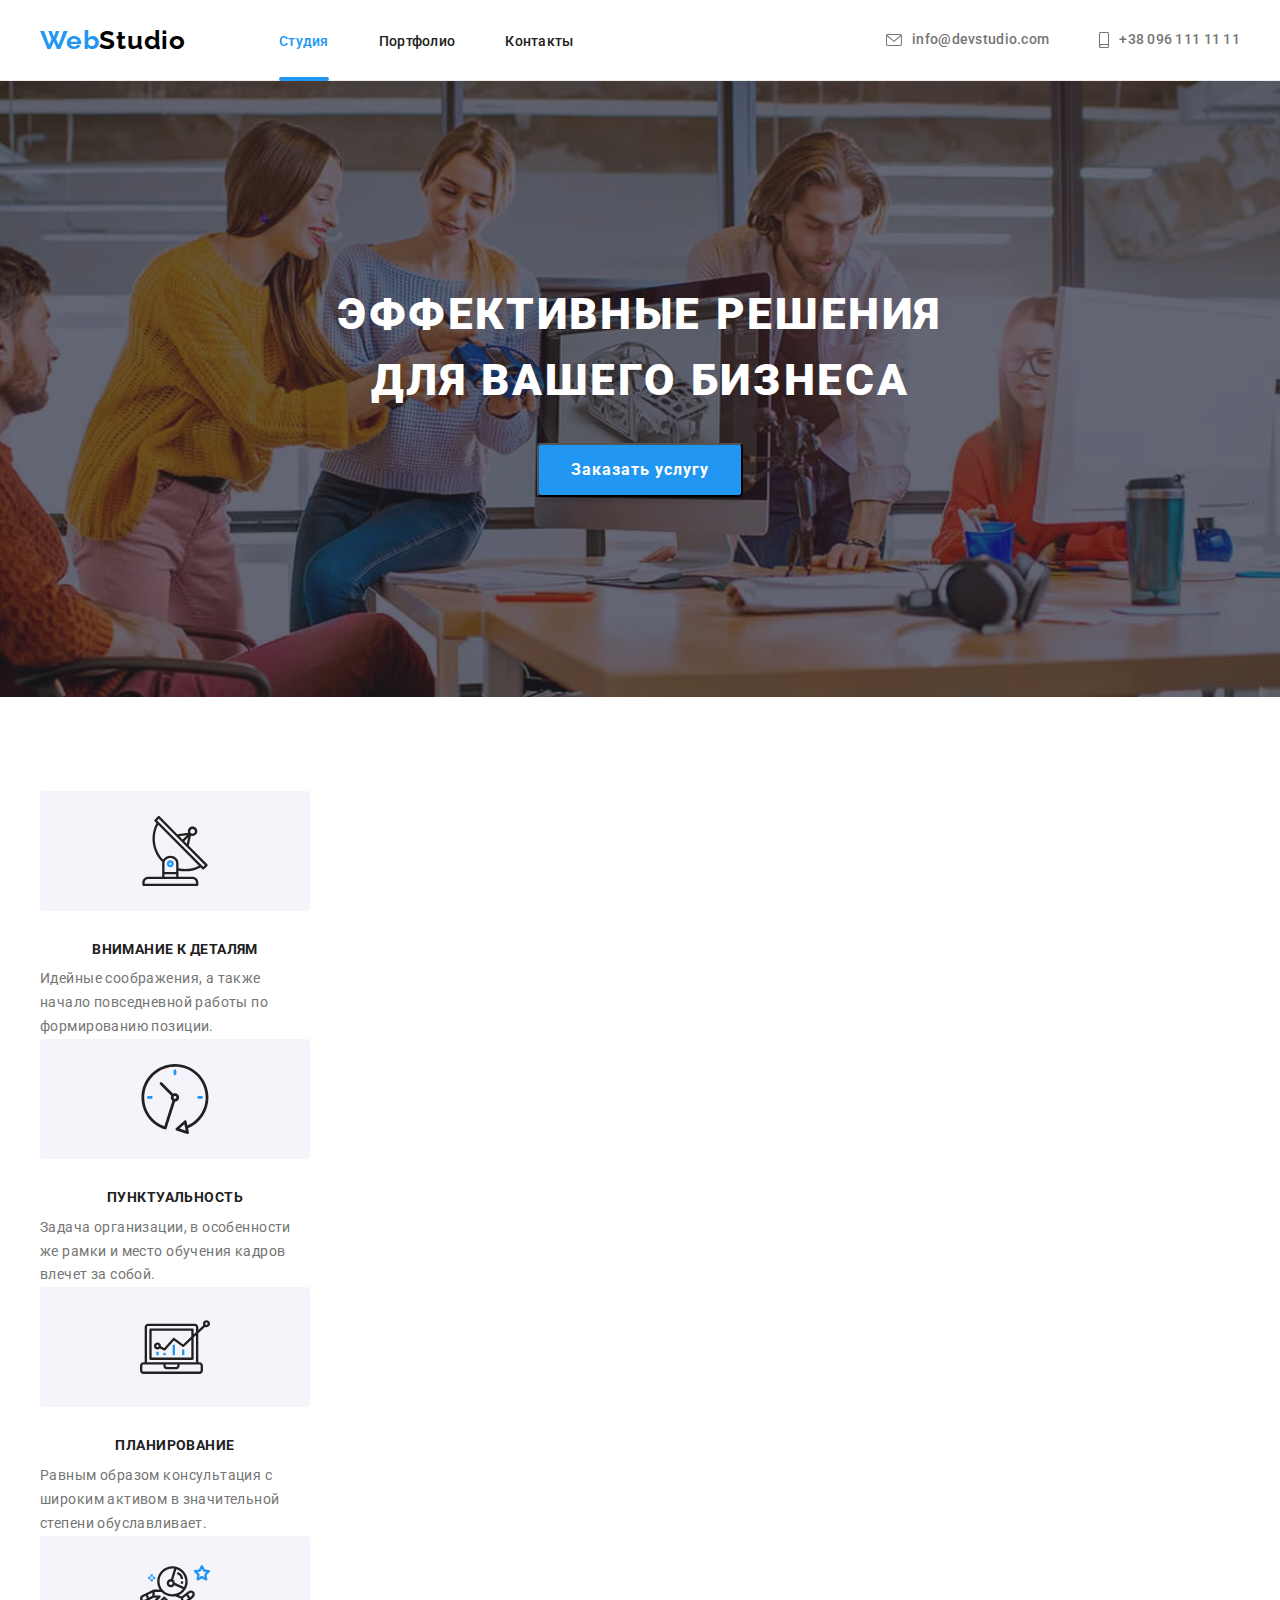
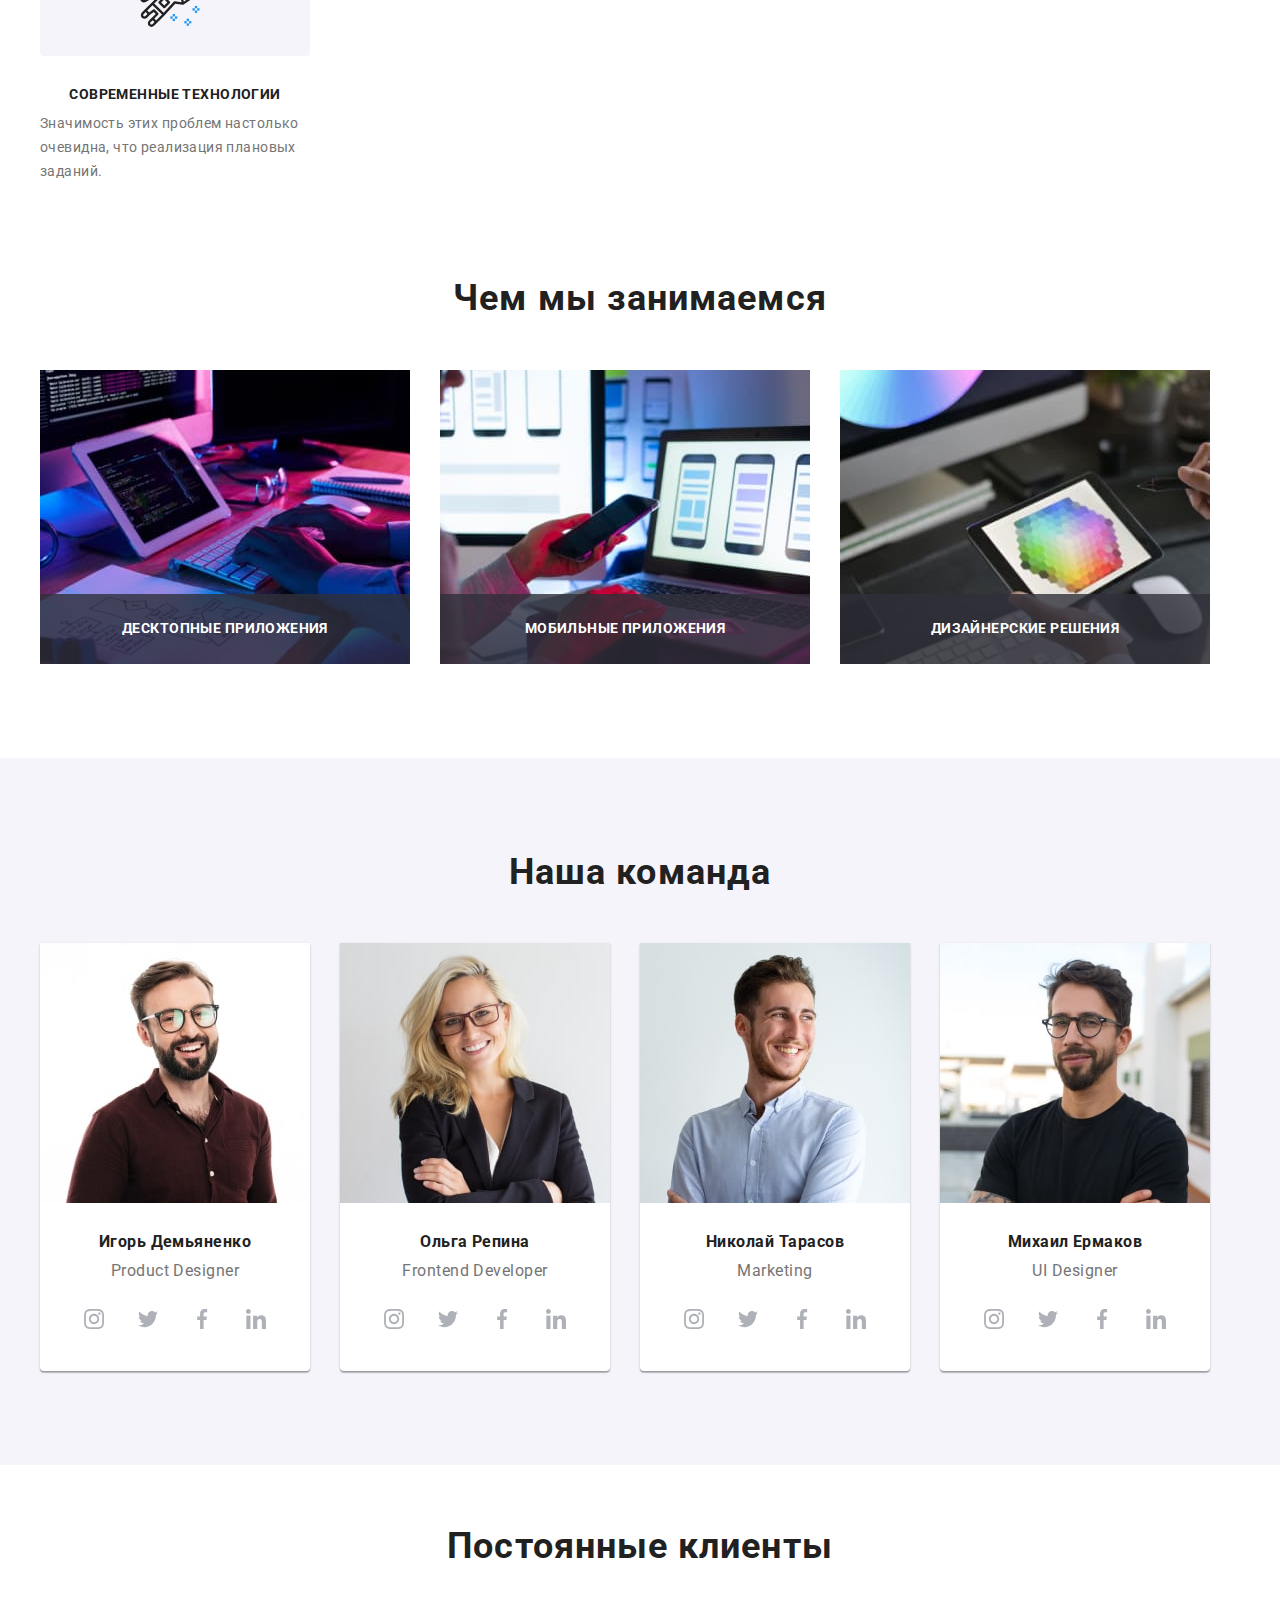
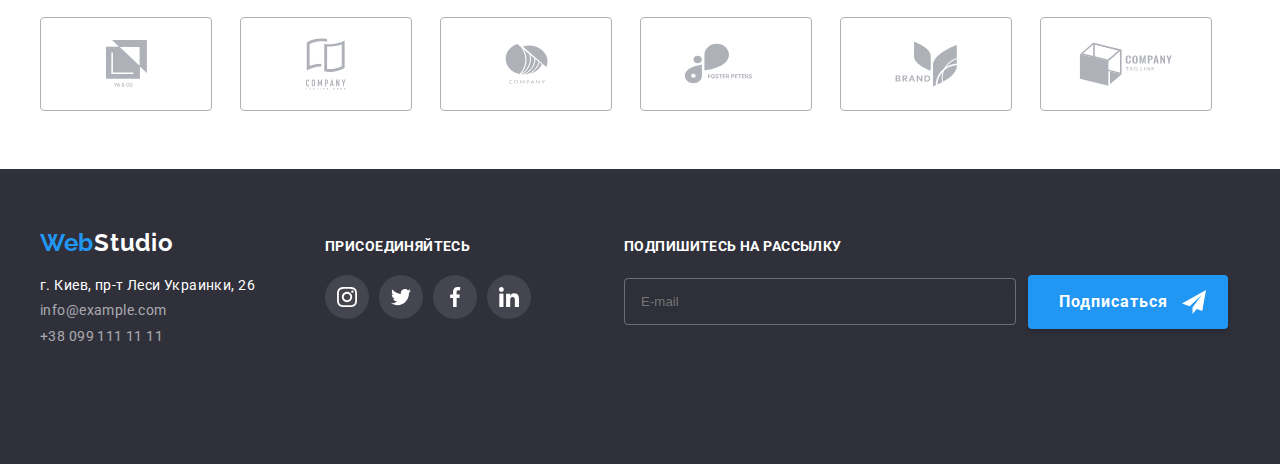
==== commit cf53e9c9: "modal" ====
--- a/index.html
+++ b/index.html
@@ -67,28 +67,31 @@
                         <a class="nav-list__link link" href="#контакты">Контакты</a>
                     </li>
                 </ul>
-                <ul class="communication__list list">
-                    <li class="communication__list--item">
-                        <a class="communication__list--link link" href="tel:+380961111111">+38 096 111 11 11</a>
-                    </li>
-                    <li class="communication__list--item">
-                        <a class="communication__list--link communication__list--link-font link" href="mailto:info@devstudio.com">info@devstudio.com</a>
-                    </li>
-                </ul>
-                <ul class="social-networks list">
-                    <li class="social-networks__item">
-                        <a class="social-networks__link link" href="#instagram">Instagram</a>
-                    </li>
-                    <li class="social-networks__item">
-                        <a class="social-networks__link link" href="#twitter">Twitter</a>
-                    </li>
-                    <li class="social-networks__item">
-                        <a class="social-networks__link link" href="#facebook">Facebook</a>
-                    </li>
-                    <li class="social-networks__item">
-                        <a class="social-networks__link link" href="#linkedIn">LinkedIn</a>
-                    </li>
-                </ul>
+                <div class="mobile-menu__modal">
+                    <ul class="communication__list list">
+                        <li class="communication__list--item">
+                            <a class="communication__list--link link" href="tel:+380961111111">+38 096 111 11 11</a>
+                        </li>
+                        <li class="communication__list--item">
+                            <a class="communication__list--link communication__list--link-font link" href="mailto:info@devstudio.com">info@devstudio.com</a>
+                        </li>
+                    </ul>
+                    <ul class="social-networks list">
+                        <li class="social-networks__item">
+                            <a class="social-networks__link link" href="#instagram">Instagram</a>
+                        </li>
+                        <li class="social-networks__item">
+                            <a class="social-networks__link link" href="#twitter">Twitter</a>
+                        </li>
+                        <li class="social-networks__item">
+                            <a class="social-networks__link link" href="#facebook">Facebook</a>
+                        </li>
+                        <li class="social-networks__item">
+                            <a class="social-networks__link link" href="#linkedIn">LinkedIn</a>
+                        </li>
+                    </ul>
+                </div>
+
             
             </div>
         </div>
@@ -485,7 +488,7 @@
            </div>
         </div>
     </footer>
-<!-- 
+
     <div class="backdrop is-hidden" data-modal>
         <div class="modal ">
             <button type="button" class="modal-button" data-modal-close>
@@ -537,9 +540,8 @@
                     Отправить
                 </button>
             </form>            
-
         </div>
-    </div> -->
+    </div>
 
     <script src="./js/modal.js"></script>
     <script src="./js/menu.js"></script>
--- a/css/main.min.css
+++ b/css/main.min.css
@@ -1 +1 @@
-:root{--main-font:"Roboto", "Sans","Lato", sans-serif;--secondary-font:"Raleway", "Montserrat", sans-serif;--title-text-colot: #212121;--accent-color: #2196F3;--primary-bg-color:#FFFFFF;--secondary-color:#757575}.visually-hidden{position:absolute;width:1px;height:1px;margin:-1px;border:0;padding:0;white-space:nowrap;-webkit-clip-path:inset(100%);clip-path:inset(100%);clip:rect(0 0 0 0);overflow:hidden}body{font-family:var(--main-font);font-weight:500;margin:0px;color:var(--secondary-color);background:var(--primary-bg-color)}h1,h2,h3,h4,h5,h6,p{margin-top:0;margin-bottom:0}ul,ol{margin-top:0;margin-bottom:0;padding-left:0}img{display:block;max-width:100%;height:auto}.list{list-style:none}.link{text-decoration:none;color:inherit}.container{padding-left:15px;padding-right:15px}@media screen and (min-width: 480px){.container{width:480px}}@media screen and (min-width: 768px){.container{width:768px;margin:0 auto}}@media screen and (min-width: 1200px){.container{width:1200px}}.backdrop{position:fixed;top:0;left:0;width:100vw;height:100vh;background-color:rgba(0,0,0,.2);opacity:1;visibility:visible;pointer-events:auto;transition:opacity 500ms linear,visibility 500ms linear}.is-hidden{opacity:0;visibility:hidden;pointer-events:none}.logo{font-family:var(--secondary-font);font-weight:700;font-size:24px;line-height:1.17;letter-spacing:.03em;color:#000}.logo--part{color:var(--accent-color)}.logo--footer{color:var(--primary-bg-color)}.logo--retreat{display:inline-block;margin-bottom:20px}@media screen and (min-width: 768px){.logo--header{margin-right:88px}}@media screen and (min-width: 1200px){.logo--header{font-weight:700;font-size:26px;line-height:1.19;margin-right:93px}}.social__list{display:flex;justify-content:space-between}.social__list--icon{width:20px;height:20px}.social__list--link{display:flex;align-items:center;justify-content:center;width:44px;height:44px;border-radius:50%;background-color:transparent;fill:#afb1b8;transition:fill 250ms cubic-bezier(0.4, 0, 0.2, 1),background-color 250ms cubic-bezier(0.4, 0, 0.2, 1)}.social__list--link:focus,.social__list--link:hover{background-color:var(--accent-color);fill:var(--primary-bg-color)}.button{padding:6px 22px;font-family:var(--main-font);font-weight:500;font-size:16px;line-height:1.63;text-align:center;letter-spacing:.03em;cursor:pointer;color:var(--title-text-colot);background-color:#f5f4fa;border-radius:4px;border-color:transparent;transition:box-shadow 250ms cubic-bezier(0.4, 0, 0.2, 1),background-color 250ms cubic-bezier(0.4, 0, 0.2, 1),color 250ms cubic-bezier(0.4, 0, 0.2, 1)}.button:focus,.button:hover{color:var(--primary-bg-color);background-color:var(--accent-color);box-shadow:0px 3px 1px rgba(0,0,0,.1),0px 1px 2px rgba(0,0,0,.08),0px 2px 2px rgba(0,0,0,.12)}.burger{padding:0;background-color:transparent;border:none;cursor:pointer;transition:fill 250ms cubic-bezier(0.4, 0, 0.2, 1)}.burger__icon{fill:#000}.burger__icon:hover,.burger__icon:focus{fill:var(--accent-color)}.header{padding-top:16px;padding-bottom:16px}.header-container{display:flex;justify-content:space-between;align-items:center}.mobile-menu{position:fixed;z-index:100;left:0;top:0;width:100vw;height:100vh;background-color:var(--primary-bg-color)}.mobile-menu{opacity:0;visibility:hidden;pointer-events:none}.mobile-menu.is-open{opacity:1;visibility:visible;pointer-events:auto}.mobile-menu__container{position:relative;min-height:200px;padding:48px 40px}.mobile-menu__close-btn{position:absolute;top:10px;right:15px;width:40px;height:40px;transition:fill 250ms cubic-bezier(0.4, 0, 0.2, 1)}.mobile-menu__close-btn:hover,.mobile-menu__close-btn:focus{fill:var(--accent-color)}.close-btn{padding:0;background-color:transparent;border:none;cursor:pointer}.close-btn__icon{fill:var(--title-text-colot)}.nav-list{margin-bottom:302px}.nav-list__item:not(:last-child){margin-bottom:32px}.nav-list__link{font-size:40px;line-height:1.17;letter-spacing:.02em;color:var(--title-text-colot);transition:color 250ms cubic-bezier(0.4, 0, 0.2, 1)}.nav-list__link:hover,.nav-list__link:focus{color:var(--accent-color)}.communication__list{margin-bottom:64px;font-size:34px;line-height:1.17;letter-spacing:.02em;color:var(--secondary-color);transition:color 250ms cubic-bezier(0.4, 0, 0.2, 1)}.communication__list--link-font{font-size:24px}.communication__list--link:hover,.communication__list--link:focus{color:var(--accent-color)}.communication__list--item:not(:last-child){margin-bottom:32px}.social-networks{display:flex;align-items:flex-end;font-size:18px;line-height:1.22;letter-spacing:.02em;color:var(--accent-color)}.social-networks__item:not(:last-child){padding-right:10px;margin-right:10px;border-right:1px solid rgba(33,33,33,.2)}@media screen and (max-width: 767px){.menu,.communication{display:none}}@media screen and (min-width: 768px){.burger,.mobile-menu{display:none}.header-container{display:flex}.header{border-bottom:1px solid #ececec;padding-top:26px;padding-bottom:26px}.main-nav{display:flex;align-items:center}.link.menu__link--current{color:var(--accent-color)}.link.menu__link--current::after{content:"";position:absolute;width:100%;height:4px;bottom:0;right:0;background-color:var(--accent-color);border-radius:2px}.menu{display:flex;align-items:center}.menu__item:not(:last-child){margin-right:50px}.menu__link{position:relative;font-size:14px;line-height:1.14;letter-spacing:.02em;padding:38px 0;color:var(--title-text-colot);transition:color 250ms cubic-bezier(0.4, 0, 0.2, 1);-webkit-animation-duration:500ms;animation-duration:500ms}.menu__link:hover,.menu__link:focus{color:var(--accent-color)}.communication{align-items:center;margin-left:auto;font-size:14px;line-height:1.14;letter-spacing:.02em;fill:var(--secondary-color)}.communication__link{display:flex;align-items:center;transition:fill 250ms cubic-bezier(0.4, 0, 0.2, 1),color 250ms cubic-bezier(0.4, 0, 0.2, 1)}.communication__link:hover,.communication__link:focus{color:var(--accent-color);fill:var(--accent-color)}.communication__icon{margin-right:10px}}@media screen and (max-width: 1199px){.communication__item:not(:last-child){margin-bottom:10px}}@media screen and (min-width: 1200px){.header{padding-top:25px;padding-bottom:24px}.menu__link{padding:32px 0}.communication{display:flex}.communication__item:not(:last-child){margin-right:50px}}.modal{padding:40px;width:528px;height:581px;background-color:var(--primary-bg-color);position:absolute;left:50%;top:50%;transform:translate(-50%, -50%)}.modal-button{position:absolute;width:30px;height:30px;cursor:pointer;top:8px;right:8px;padding:0;border-radius:50%;background-color:var(--primary-bg-color);border:1px solid rgba(0,0,0,.1)}.modal-button:focus .modal-icon{fill:var(--accent-color)}.modal-icon{text-align:center;fill:#000;transition:fill 250ms cubic-bezier(0.4, 0, 0.2, 1)}.modal-form{display:flex;flex-direction:column}.modal-form-heat{margin-bottom:12px;font-family:var(--main-font);font-weight:700;font-size:20px;line-height:1.15;text-align:center;letter-spacing:.03em;color:var(--title-text-colot)}.modal-form-field{margin-bottom:10px;font-family:var(--main-font);font-weight:400;font-size:12px;line-height:1.16;letter-spacing:.01em;color:var(--secondary-color)}.modal-form-imput-wrapper{display:block;position:relative;margin-top:4px}.modal-form-imput{padding:12px 42px;width:100%;height:40px;border:1px solid rgba(33,33,33,.2);border-radius:4px;transition:border-color 250ms cubic-bezier(0.4, 0, 0.2, 1),fill 250ms cubic-bezier(0.4, 0, 0.2, 1)}.modal-form-imput:focus{outline:none;border-color:var(--accent-color)}.modal-form-imput:focus+.modal-form-icon{fill:var(--accent-color)}.modal-form-message{margin-top:4px;padding:12px 16px;resize:none;width:100%;height:120px;border:1px solid rgba(33,33,33,.2);border-radius:4px;transition:border-color 250ms cubic-bezier(0.4, 0, 0.2, 1)}.modal-form-message:focus{outline:none;border-color:var(--accent-color)}.modal-form-icon{position:absolute;bottom:11px;left:12px;width:18px;height:18px}.modal-form-checkbox{transition:outline 250ms cubic-bezier(0.4, 0, 0.2, 1)}.modal-form-checkbox-label{display:flex;align-items:center;margin-bottom:30px;font-family:var(--main-font);font-weight:400;font-size:14px;line-height:2;letter-spacing:.03em;color:var(--secondary-color)}.modal-form-checkbox-label::before{display:block;content:"";width:16px;height:15px;border:2px solid #212121;cursor:pointer;margin-right:8px;border-radius:4px}.modal-form-checkbox:checked+.modal-form-checkbox-label::before{background-color:var(--accent-color);background-image:url(../images/icon/iconcheck.svg);background-repeat:no-repeat;background-position:center;background-origin:padding-box;border-color:var(--accent-color)}.modal-form-checkbox:focus+.modal-form-checkbox-label::before{border-color:var(--accent-color)}.modal-form-button{margin-right:auto;margin-left:auto;padding-top:10px;padding-bottom:10px;width:200px;font-family:var(--main-font);font-weight:700;font-size:16px;line-height:1.88;align-items:center;letter-spacing:.06em;cursor:pointer;color:var(--primary-bg-color);background:#2196f3;box-shadow:0px 4px 4px rgba(0,0,0,.15);border-radius:4px;border-color:transparent}.modal-form-checlbox-link{font-family:var(--main-font);font-weight:400;font-size:14px;line-height:2;letter-spacing:.03em;-webkit-text-decoration-line:underline;text-decoration-line:underline;color:var(--accent-color)}.hero{max-width:480px;height:400px;padding-top:118px;padding-bottom:60px;background-position:center;background-size:cover;background-color:#2f303a;background-image:linear-gradient(rgba(47, 48, 58, 0.4), rgba(47, 48, 58, 0.4)),url("../../images/hero/hero-mobile@1x.jpg");text-align:center}@media screen and (min-device-pixel-ratio: 2)and (min-width: 320px),screen and (-webkit-min-device-pixel-ratio: 2)and (min-width: 320px),screen and (min-resolution: 192dpi)and (min-width: 320px),screen and (min-resolution: 2dppx)and (min-width: 320px){.hero .hero{background-image:linear-gradient(rgba(47, 48, 58, 0.4), rgba(47, 48, 58, 0.4)),url("../../images/hero/hero-mobile@2x.jpg")}}.hero__text{margin-right:auto;margin-left:auto;text-align:center;text-transform:uppercase;font-weight:900;font-size:26px;line-height:1.61;letter-spacing:.06em;width:360px;color:var(--primary-bg-color)}.hero__button{padding:10px 32px;margin-top:30px;font-family:var(--main-font);font-weight:700;font-size:16px;line-height:1.88;align-items:center;letter-spacing:.06em;cursor:pointer;color:var(--primary-bg-color);background-color:var(--accent-color);box-shadow:0px 4px 4px rgba(0,0,0,.15);border-radius:4px}@media screen and (min-width: 480px){.hero{max-width:768px;height:400px;margin:0 auto;padding-top:118px;padding-bottom:204px;background-image:linear-gradient(rgba(47, 48, 58, 0.4), rgba(47, 48, 58, 0.4)),url("../../images/hero/hero-tab@1x.jpg")}}@media screen and (min-width: 480px)and (min-device-pixel-ratio: 2)and (min-width: 480px),screen and (min-width: 480px)and (-webkit-min-device-pixel-ratio: 2)and (min-width: 480px),screen and (min-width: 480px)and (min-resolution: 192dpi)and (min-width: 480px),screen and (min-width: 480px)and (min-resolution: 2dppx)and (min-width: 480px){.hero .hero{background-image:linear-gradient(rgba(47, 48, 58, 0.4), rgba(47, 48, 58, 0.4)),url("../../images/hero/hero-tab@2x.jpg")}}@media screen and (min-width: 768px){.hero{max-width:1600px;height:600px;margin:0 auto;padding-top:200px;padding-bottom:200px;background-image:linear-gradient(rgba(47, 48, 58, 0.4), rgba(47, 48, 58, 0.4)),url("../../images/hero/hero@1x.jpg")}}@media screen and (min-device-pixel-ratio: 2)and (min-width: 768px),screen and (-webkit-min-device-pixel-ratio: 2)and (min-width: 768px),screen and (min-resolution: 192dpi)and (min-width: 768px),screen and (min-resolution: 2dppx)and (min-width: 768px){.hero{background-image:linear-gradient(rgba(47, 48, 58, 0.4), rgba(47, 48, 58, 0.4)),url("../../images/hero/hero@2x.jpg")}}@media screen and (min-width: 480px){.hero__text{font-weight:900;font-size:26px;line-height:1.61;letter-spacing:.06em;width:360px}}@media screen and (min-width: 768px){.hero__text{font-weight:900;font-size:44px;line-height:1.5;letter-spacing:.06em;width:696px}}@media screen and (min-width: 768px)and (max-width: 1199px){.hero{margin-bottom:627px}}.our-work{padding-top:94px;padding-bottom:94px}.our-work__title{margin-bottom:50px;font-weight:700;font-size:36px;line-height:1.16;text-align:center;letter-spacing:.03em;color:var(--title-text-colot)}.our-work__list{display:flex;flex-wrap:wrap;margin-top:-30px;margin-left:-30px}.our-work__example{margin-top:30px;margin-left:30px}.our-work__card{position:relative}.our-work__p{position:absolute;padding-top:27px;padding-bottom:27px;width:100%;bottom:0;right:0;font-family:var(--main-font);font-weight:700;font-size:14px;line-height:1.14;text-align:center;letter-spacing:.03em;text-transform:uppercase;color:var(--primary-bg-color);background-color:rgba(47,48,58,.8)}@media screen and (max-width: 1199px){.our-work{display:none}}.quality{padding-top:60px;padding-bottom:60px}.quality__list{font-weight:400;font-size:14px;line-height:1.71;letter-spacing:.03em}.quality__list--item{width:450px}.quality__list--title{margin-bottom:10px;font-weight:700;font-size:14px;line-height:1.17;text-transform:uppercase;text-align:center;color:var(--title-text-colot)}.quality__list--container{display:flex;align-items:center;justify-content:center;height:120px;width:100%;text-align:center;margin-bottom:30px;background:#f5f4fa;border-radius:4px}.quality__list--icon{width:70px;height:70px}@media screen and (min-width: 768px)and (max-width: 1199px){.quality{display:none}}@media screen and (min-width: 1200px){.quality{padding-top:94px;padding-bottom:0}.quality__list{display:flex;flex-wrap:wrap;margin-top:-30px;margin-left:-30px}.quality__list--item{margin-top:30px;margin-left:30px;width:270px}.quality__list--title{font-weight:700;font-size:14px;line-height:1.14}}.team{background:#f5f4fa;padding-top:60px;padding-bottom:60px}.team__title{margin-bottom:30px;font-weight:700;font-size:28px;line-height:1.17;text-align:center;letter-spacing:.03em;color:var(--title-text-colot)}.team__item{width:450px;background-color:var(--primary-bg-color);box-shadow:0px 1px 3px rgba(0,0,0,.12),0px 1px 1px rgba(0,0,0,.14),0px 2px 1px rgba(0,0,0,.2);border-radius:0px 0px 4px 4px}.team__box{padding:24px 122px}.team__name{margin-bottom:10px;font-size:16px;line-height:1.17;text-align:center;white-space:pre;letter-spacing:.03em;color:var(--title-text-colot)}.team__position{margin-bottom:16px;font-weight:400;font-size:16px;line-height:1.17;text-align:center;letter-spacing:.03em}.team__img{width:450px;height:460px}@media screen and (min-width: 768px){.team__list{display:flex;flex-wrap:wrap;margin-top:-30px;margin-left:-30px}.team__item{margin-top:30px;margin-left:30px;width:354px}.team__box{padding:24px 74px}.team__img{width:354px;height:374px}}@media screen and (max-width: 768px){.team__item{margin-bottom:30px}}@media screen and (min-width: 768px)and (max-width: 1199px){.team__item:nth-child(2n+1){margin-left:-15px}}@media screen and (min-width: 1200px){.team{padding-top:94px;padding-bottom:94px}.team__title{margin-bottom:50px;font-weight:700;font-size:36px;line-height:1.16}.team__item{width:270px}.team__box{padding:30px 32px}.team__img{width:270px;height:260px}}.customers{padding-top:60px;padding-bottom:60px}.customers__title{font-weight:700;font-size:28px;line-height:1.17;text-align:center;letter-spacing:.03em;margin-bottom:30px;color:var(--title-text-colot)}.customers__list{display:flex;flex-wrap:wrap;margin-top:-30px;margin-left:-30px}.customers__item{width:210px;height:92px;margin-top:30px;margin-left:30px}.customers__link{display:flex;align-items:center;justify-content:center;width:100%;height:100%;text-align:center;background:transparent;fill:#afb1b8;border:1px solid #afb1b8;border-radius:4px;transition:fill 250ms cubic-bezier(0.4, 0, 0.2, 1),border 250ms cubic-bezier(0.4, 0, 0.2, 1)}.customers__link:hover,.customers__link:focus{fill:var(--accent-color);border:1px solid var(--accent-color)}@media screen and (min-width: 768px){.customers__item{width:226px}}@media screen and (min-width: 1200px){.customers__title{font-weight:700;font-size:36px;line-height:1.17;margin-bottom:50px}.customers__item{width:170px}}.join{width:206px;margin-bottom:60px}.join__title{margin-bottom:20px;font-weight:700;font-size:14px;line-height:1.14;letter-spacing:.03em;text-transform:uppercase;color:var(--primary-bg-color)}.join__list{display:flex;justify-content:space-between}.join__list:not(:last-child){margin-right:10px}.join__icon{width:20px;height:20px}.join__link{display:flex;align-items:center;justify-content:center;width:44px;height:44px;border-radius:50%;background-color:rgba(255,255,255,.1);fill:var(--primary-bg-color);transition:background-color 250ms cubic-bezier(0.4, 0, 0.2, 1)}.join__link:focus,.join__link:hover{background-color:var(--accent-color)}@media screen and (min-width: 768px){.join{margin-top:0}}@media screen and (max-width: 1199px){.join{margin-right:auto;margin-left:auto}}@media screen and (min-width: 1200px){.join{margin-right:93px}}.footer{padding-top:60px;padding-bottom:60px;background:#2f303a}.footer__container{text-align:center}.footer__item{font-style:normal;font-weight:400;font-size:14px;line-height:1.17;letter-spacing:.03em}.footer__item:not(:last-child){margin-bottom:8px}.footer__site{color:var(--primary-bg-color)}.footer__communication{color:rgba(255,255,255,.6);transition:color 250ms cubic-bezier(0.4, 0, 0.2, 1)}.footer__communication:hover,.footer__communication:focus{color:var(--accent-color)}.footer__address{margin-bottom:60px}@media screen and (min-width: 768px)and (max-width: 1199px){.footer__container{display:flex;flex-wrap:wrap;align-items:flex-start}.footer__address{margin:auto;margin-bottom:60px}}@media screen and (min-width: 1200px){.footer__container{display:flex;align-items:baseline;text-align:left}.footer__item:not(:last-child){margin-bottom:9px}.footer__address{margin-right:70px}}.footer__form{width:450px}.footer__form--title{margin-bottom:20px;font-family:var(--main-font);font-weight:700;font-size:14px;line-height:1.14;letter-spacing:.03em;text-transform:uppercase;color:var(--primary-bg-color)}.footer__form--input{padding:15px 16px;width:458px;background-color:transparent;border:1px solid rgba(255,255,255,.3);filter:drop-shadow(0px 4px 4px rgba(0, 0, 0, 0.15));border-radius:4px;color:var(--primary-bg-color)}.footer__form--input:focus{outline:none;border-color:var(--primary-bg-color);background-color:transparent;color:var(--primary-bg-color)}.footer__form--subscribe{width:200px;padding-top:10px;padding-bottom:10px;padding-left:29px;margin:auto;font-family:var(--main-font);font-weight:700;font-size:16px;line-height:1.87;color:var(--primary-bg-color);display:flex;align-items:center;text-align:center;letter-spacing:.06em;cursor:pointer;background-color:var(--accent-color);box-shadow:0px 4px 4px rgba(0,0,0,.15);border-radius:4px;border-color:transparent}.footer__form--icon{fill:var(--primary-bg-color);margin:auto}@media screen and (max-width: 1199px){.footer__form{margin:auto}.footer__form--input{margin-bottom:20px}}@media screen and (min-width: 1200px){.footer__form{width:570px}.footer__form--label{display:flex;align-items:center}.footer__form--input{width:358px;margin-right:12px}}.offers{padding-top:94px;margin-bottom:50px}.offers__list{display:flex;justify-content:center}.offers :not(:last-child){margin-right:8px}.portfolio{padding-bottom:94px}.portfolio-list{display:flex;flex-wrap:wrap;margin-left:-30px;margin-top:-30px}.portfolio-list__item{margin-left:30px;margin-top:30px;width:370px;text-decoration:none;background-color:var(--primary-bg-color);box-sizing:border-box}.portfolio-list__focus{display:block;text-decoration:none;color:currentColor;transition:box-shadow 250ms cubic-bezier(0.4, 0, 0.2, 1)}.portfolio-list__img-card{position:relative;overflow:hidden}.portfolio-list__overlay{position:absolute;padding:62px 23px;overflow:auto;top:0;left:0;width:100%;height:100%;font-family:var(--main-font);font-weight:400;font-size:18px;line-height:1.55;letter-spacing:.03em;background-color:rgba(33,150,243,.9);color:var(--primary-bg-color);border:1px solid #000;box-shadow:0px 4px 4px rgba(0,0,0,.25);transform:translateY(100%);transition:transform 250ms cubic-bezier(0.4, 0, 0.2, 1)}.portfolio-list__focus:hover .portfolio-list__overlay,.portfolio-list__focus:focus .portfolio-list__overlay{transform:translateY(0%)}.portfolio-information{padding:20px 24px;border-right:1px solid #eee;border-bottom:1px solid #eee;border-left:1px solid #eee;text-decoration:none}.portfolio-information__title{margin-bottom:4px;font-family:var(--main-font);font-weight:700;font-size:18px;line-height:2;letter-spacing:.06em;color:var(--title-text-colot)}.portfolio-information__text{font-weight:400;font-size:16px;line-height:1.88;letter-spacing:.03em}.portfolio-list__focus:hover,.portfolio-list__focus:focus{box-shadow:0px 1px 1px rgba(0,0,0,.12),0px 4px 4px rgba(0,0,0,.06),1px 4px 6px rgba(0,0,0,.16)}/*# sourceMappingURL=main.min.css.map */+:root{--main-font:"Roboto", "Sans","Lato", sans-serif;--secondary-font:"Raleway", "Montserrat", sans-serif;--title-text-colot: #212121;--accent-color: #2196F3;--primary-bg-color:#FFFFFF;--secondary-color:#757575}.visually-hidden{position:absolute;width:1px;height:1px;margin:-1px;border:0;padding:0;white-space:nowrap;-webkit-clip-path:inset(100%);clip-path:inset(100%);clip:rect(0 0 0 0);overflow:hidden}body{font-family:var(--main-font);font-weight:500;margin:0px;color:var(--secondary-color);background:var(--primary-bg-color)}h1,h2,h3,h4,h5,h6,p{margin-top:0;margin-bottom:0}ul,ol{margin-top:0;margin-bottom:0;padding-left:0}img{display:block;max-width:100%;height:auto}.list{list-style:none}.link{text-decoration:none;color:inherit}.container{margin:0 auto;padding-left:15px;padding-right:15px}@media screen and (min-width: 480px){.container{width:480px}}@media screen and (min-width: 768px){.container{width:768px;margin:0 auto}}@media screen and (min-width: 1200px){.container{width:1200px}}.backdrop{position:fixed;top:0;left:0;width:100vw;height:100vh;background-color:rgba(0,0,0,.2);opacity:1;visibility:visible;pointer-events:auto;transition:opacity 500ms linear,visibility 500ms linear}.is-hidden{opacity:0;visibility:hidden;pointer-events:none}.logo{font-family:var(--secondary-font);font-weight:700;font-size:24px;line-height:1.17;letter-spacing:.03em;color:#000}.logo--part{color:var(--accent-color)}.logo--footer{color:var(--primary-bg-color)}.logo--retreat{display:inline-block;margin-bottom:20px}@media screen and (min-width: 768px){.logo--header{margin-right:88px}}@media screen and (min-width: 1200px){.logo--header{font-weight:700;font-size:26px;line-height:1.19;margin-right:93px}}.social__list{display:flex;justify-content:space-between}.social__list--icon{width:20px;height:20px}.social__list--link{display:flex;align-items:center;justify-content:center;width:44px;height:44px;border-radius:50%;background-color:transparent;fill:#afb1b8;transition:fill 250ms cubic-bezier(0.4, 0, 0.2, 1),background-color 250ms cubic-bezier(0.4, 0, 0.2, 1)}.social__list--link:focus,.social__list--link:hover{background-color:var(--accent-color);fill:var(--primary-bg-color)}.button{padding:6px 22px;font-family:var(--main-font);font-weight:500;font-size:16px;line-height:1.63;text-align:center;letter-spacing:.03em;cursor:pointer;color:var(--title-text-colot);background-color:#f5f4fa;border-radius:4px;border-color:transparent;transition:box-shadow 250ms cubic-bezier(0.4, 0, 0.2, 1),background-color 250ms cubic-bezier(0.4, 0, 0.2, 1),color 250ms cubic-bezier(0.4, 0, 0.2, 1)}.button:focus,.button:hover{color:var(--primary-bg-color);background-color:var(--accent-color);box-shadow:0px 3px 1px rgba(0,0,0,.1),0px 1px 2px rgba(0,0,0,.08),0px 2px 2px rgba(0,0,0,.12)}.burger{padding:0;background-color:transparent;border:none;cursor:pointer;transition:fill 250ms cubic-bezier(0.4, 0, 0.2, 1)}.burger__icon{fill:#000}.burger__icon:hover,.burger__icon:focus{fill:var(--accent-color)}.header{padding-top:16px;padding-bottom:16px}.header-container{display:flex;justify-content:space-between;align-items:center}.mobile-menu{position:fixed;z-index:100;left:0;top:0;width:100vw;height:100vh;background-color:var(--primary-bg-color);transition:transform 250ms cubic-bezier(0.4, 0, 0.2, 1)}.mobile-menu{opacity:0;visibility:hidden;pointer-events:none}.mobile-menu.is-open{opacity:1;visibility:visible;pointer-events:auto}.mobile-menu__container{position:relative;padding:48px 25px;height:100vh;display:flex;flex-direction:column;justify-content:space-between}.mobile-menu__close-btn{position:absolute;top:10px;right:15px;width:40px;height:40px;transition:fill 250ms cubic-bezier(0.4, 0, 0.2, 1)}.mobile-menu__close-btn:hover,.mobile-menu__close-btn:focus{fill:var(--accent-color)}.close-btn{padding:0;background-color:transparent;border:none;cursor:pointer}.close-btn__icon{fill:var(--title-text-colot)}.nav-list__item:not(:last-child){margin-bottom:32px}.nav-list__link{font-size:40px;line-height:1.17;letter-spacing:.02em;color:var(--title-text-colot);transition:color 250ms cubic-bezier(0.4, 0, 0.2, 1)}.nav-list__link:hover,.nav-list__link:focus{color:var(--accent-color)}.communication__list{margin-bottom:64px;font-size:34px;line-height:1.17;letter-spacing:.02em;color:var(--secondary-color);transition:color 250ms cubic-bezier(0.4, 0, 0.2, 1)}.communication__list--link-font{font-size:24px}.communication__list--link:hover,.communication__list--link:focus{color:var(--accent-color)}.communication__list--item:not(:last-child){margin-bottom:32px}.social-networks{display:flex;align-items:flex-end;font-size:18px;line-height:1.22;letter-spacing:.02em;color:var(--accent-color)}.social-networks__item:not(:last-child){padding-right:10px;margin-right:10px;border-right:1px solid rgba(33,33,33,.2)}@media screen and (max-width: 767px){.menu,.communication{display:none}}@media screen and (min-width: 768px){.burger,.mobile-menu{display:none}.header-container{display:flex}.header{border-bottom:1px solid #ececec;padding-top:26px;padding-bottom:26px}.main-nav{display:flex;align-items:center}.link.menu__link--current{color:var(--accent-color)}.link.menu__link--current::after{content:"";position:absolute;width:100%;height:4px;bottom:0;right:0;background-color:var(--accent-color);border-radius:2px}.menu{display:flex;align-items:center}.menu__item:not(:last-child){margin-right:50px}.menu__link{position:relative;font-size:14px;line-height:1.14;letter-spacing:.02em;padding:38px 0;color:var(--title-text-colot);transition:color 250ms cubic-bezier(0.4, 0, 0.2, 1);-webkit-animation-duration:500ms;animation-duration:500ms}.menu__link:hover,.menu__link:focus{color:var(--accent-color)}.communication{align-items:center;margin-left:auto;font-size:14px;line-height:1.14;letter-spacing:.02em;fill:var(--secondary-color)}.communication__link{display:flex;align-items:center;transition:fill 250ms cubic-bezier(0.4, 0, 0.2, 1),color 250ms cubic-bezier(0.4, 0, 0.2, 1)}.communication__link:hover,.communication__link:focus{color:var(--accent-color);fill:var(--accent-color)}.communication__icon{margin-right:10px}}@media screen and (max-width: 1199px){.communication__item:not(:last-child){margin-bottom:10px}}@media screen and (min-width: 1200px){.header{padding-top:25px;padding-bottom:24px}.menu__link{padding:32px 0}.communication{display:flex}.communication__item:not(:last-child){margin-right:50px}}.modal{padding:40px;width:450px;height:609px;background-color:var(--primary-bg-color);position:absolute;left:50%;top:50%;transform:translate(-50%, -50%)}.modal-button{position:absolute;width:30px;height:30px;cursor:pointer;top:8px;right:8px;padding:0;border-radius:50%;background-color:var(--primary-bg-color);border:1px solid rgba(0,0,0,.1)}.modal-button:focus .modal-icon{fill:var(--accent-color)}.modal-icon{text-align:center;fill:#000;transition:fill 250ms cubic-bezier(0.4, 0, 0.2, 1)}@media screen and (min-width: 1200px){.modal{width:528px;height:581px}}.modal-form{display:flex;flex-direction:column}.modal-form-heat{margin-bottom:12px;font-family:var(--main-font);font-weight:700;font-size:20px;line-height:1.15;text-align:center;letter-spacing:.03em;color:var(--title-text-colot)}.modal-form-field{margin-bottom:10px;font-family:var(--main-font);font-weight:400;font-size:12px;line-height:1.16;letter-spacing:.01em;color:var(--secondary-color)}.modal-form-imput-wrapper{display:block;position:relative;margin-top:4px}.modal-form-imput{padding:12px 42px;width:100%;height:40px;border:1px solid rgba(33,33,33,.2);border-radius:4px;transition:border-color 250ms cubic-bezier(0.4, 0, 0.2, 1),fill 250ms cubic-bezier(0.4, 0, 0.2, 1)}.modal-form-imput:focus{outline:none;border-color:var(--accent-color)}.modal-form-imput:focus+.modal-form-icon{fill:var(--accent-color)}.modal-form-message{margin-top:4px;padding:12px 16px;resize:none;width:100%;height:120px;border:1px solid rgba(33,33,33,.2);border-radius:4px;transition:border-color 250ms cubic-bezier(0.4, 0, 0.2, 1)}.modal-form-message:focus{outline:none;border-color:var(--accent-color)}.modal-form-icon{position:absolute;bottom:11px;left:12px;width:18px;height:18px}.modal-form-checkbox{transition:outline 250ms cubic-bezier(0.4, 0, 0.2, 1)}.modal-form-checkbox-label{align-items:center;margin-top:10px;margin-bottom:30px;font-family:var(--main-font);font-weight:400;font-size:12px;line-height:1.16;letter-spacing:.03em;color:var(--secondary-color)}.modal-form-checkbox-label::before{display:inline-block;content:"";width:16px;height:15px;border:2px solid #212121;cursor:pointer;margin-right:8px;border-radius:4px}.modal-form-checkbox:checked+.modal-form-checkbox-label::before{background-color:var(--accent-color);background-image:url(../images/icon/iconcheck.svg);background-repeat:no-repeat;background-position:center;background-origin:padding-box;border-color:var(--accent-color)}.modal-form-checkbox:focus+.modal-form-checkbox-label::before{border-color:var(--accent-color)}.modal-form-button{margin-right:auto;margin-left:auto;padding-top:10px;padding-bottom:10px;width:200px;font-family:var(--main-font);font-weight:700;font-size:16px;line-height:1.88;align-items:center;letter-spacing:.06em;cursor:pointer;color:var(--primary-bg-color);background:#2196f3;box-shadow:0px 4px 4px rgba(0,0,0,.15);border-radius:4px;border-color:transparent}.modal-form-checlbox-link{font-family:var(--main-font);font-weight:400;font-size:12px;line-height:1.17;align-items:center;letter-spacing:.03em;-webkit-text-decoration-line:underline;text-decoration-line:underline;color:var(--accent-color)}@media screen and (min-width: 1200px){.modal-form-checkbox-label{display:flex;font-weight:400;font-size:14px;line-height:2}.modal-form-checkbox-label::before{display:block;content:""}}.hero{max-width:480px;padding-top:118px;padding-bottom:60px;background-position:center;background-size:cover;background-color:#2f303a;background-image:linear-gradient(rgba(47, 48, 58, 0.4), rgba(47, 48, 58, 0.4)),url("../../images/hero/hero-mobile@1x.jpg");text-align:center}@media screen and (min-device-pixel-ratio: 2)and (min-width: 320px),screen and (-webkit-min-device-pixel-ratio: 2)and (min-width: 320px),screen and (min-resolution: 192dpi)and (min-width: 320px),screen and (min-resolution: 2dppx)and (min-width: 320px){.hero .hero{background-image:linear-gradient(rgba(47, 48, 58, 0.4), rgba(47, 48, 58, 0.4)),url("../../images/hero/hero-mobile@2x.jpg")}}.hero__text{margin-right:auto;margin-left:auto;text-align:center;text-transform:uppercase;font-weight:900;font-size:26px;line-height:1.61;letter-spacing:.06em;width:360px;color:var(--primary-bg-color)}.hero__button{padding:10px 32px;margin-top:30px;font-family:var(--main-font);font-weight:700;font-size:16px;line-height:1.88;align-items:center;letter-spacing:.06em;cursor:pointer;color:var(--primary-bg-color);background-color:var(--accent-color);box-shadow:0px 4px 4px rgba(0,0,0,.15);border-radius:4px}@media screen and (min-width: 480px){.hero{max-width:768px;margin:0 auto;padding-top:118px;padding-bottom:118px;background-image:linear-gradient(rgba(47, 48, 58, 0.4), rgba(47, 48, 58, 0.4)),url("./../images/hero/hero-tab@1x.jpg")}}@media screen and (min-width: 480px)and (min-device-pixel-ratio: 2)and (min-width: 480px),screen and (min-width: 480px)and (-webkit-min-device-pixel-ratio: 2)and (min-width: 480px),screen and (min-width: 480px)and (min-resolution: 192dpi)and (min-width: 480px),screen and (min-width: 480px)and (min-resolution: 2dppx)and (min-width: 480px){.hero .hero{background-image:linear-gradient(rgba(47, 48, 58, 0.4), rgba(47, 48, 58, 0.4)),url("./../images/hero/hero-tab@2x.jpg")}}@media screen and (min-width: 768px){.hero{max-width:1600px;margin:0 auto;padding-top:200px;padding-bottom:200px;background-image:linear-gradient(rgba(47, 48, 58, 0.4), rgba(47, 48, 58, 0.4)),url("./../images/hero/hero@1x.jpg")}}@media screen and (min-device-pixel-ratio: 2)and (min-width: 768px),screen and (-webkit-min-device-pixel-ratio: 2)and (min-width: 768px),screen and (min-resolution: 192dpi)and (min-width: 768px),screen and (min-resolution: 2dppx)and (min-width: 768px){.hero{background-image:linear-gradient(rgba(47, 48, 58, 0.4), rgba(47, 48, 58, 0.4)),url("./../images/hero/hero@2x.jpg")}}@media screen and (min-width: 480px){.hero__text{font-weight:900;font-size:26px;line-height:1.61;letter-spacing:.06em;width:360px}}@media screen and (min-width: 768px){.hero__text{font-weight:900;font-size:44px;line-height:1.5;letter-spacing:.06em;width:696px}}.our-work{padding-top:94px;padding-bottom:94px}.our-work__title{margin-bottom:50px;font-weight:700;font-size:36px;line-height:1.16;text-align:center;letter-spacing:.03em;color:var(--title-text-colot)}.our-work__list{display:flex;flex-wrap:wrap;margin-top:-30px;margin-left:-30px}.our-work__example{margin-top:30px;margin-left:30px}.our-work__card{position:relative}.our-work__p{position:absolute;padding-top:27px;padding-bottom:27px;width:100%;bottom:0;right:0;font-family:var(--main-font);font-weight:700;font-size:14px;line-height:1.14;text-align:center;letter-spacing:.03em;text-transform:uppercase;color:var(--primary-bg-color);background-color:rgba(47,48,58,.8)}@media screen and (max-width: 1199px){.our-work{display:none}}.quality{padding-top:60px;padding-bottom:60px}.quality__list{font-weight:400;font-size:14px;line-height:1.71;letter-spacing:.03em}.quality__list--item{width:450px}.quality__list--title{margin-bottom:10px;font-weight:700;font-size:14px;line-height:1.17;text-transform:uppercase;text-align:center;color:var(--title-text-colot)}.quality__list--container{display:flex;align-items:center;justify-content:center;height:120px;width:100%;text-align:center;margin-bottom:30px;background:#f5f4fa;border-radius:4px}.quality__list--icon{width:70px;height:70px}@media screen and (max-width: 767px){.quality__list--item:not(:last-child){margin-bottom:30px}}@media screen and (min-width: 768px)and (max-width: 1199px){.quality__list{display:flex;flex-wrap:wrap;margin-top:-30px;margin-left:-30px}.quality__list--item{margin-top:30px;margin-left:30px;width:354px}.quality__list--title{font-weight:700;font-size:14px;line-height:1.14}}@media screen and (min-width: 1200px){.quality{padding-top:94px;padding-bottom:0}.quality__list--item{width:270px}}.team{background:#f5f4fa;padding-top:60px;padding-bottom:60px}.team__title{margin-bottom:30px;font-weight:700;font-size:28px;line-height:1.17;text-align:center;letter-spacing:.03em;color:var(--title-text-colot)}.team__item{width:450px;background-color:var(--primary-bg-color);box-shadow:0px 1px 3px rgba(0,0,0,.12),0px 1px 1px rgba(0,0,0,.14),0px 2px 1px rgba(0,0,0,.2);border-radius:0px 0px 4px 4px}.team__box{padding:24px 122px}.team__name{margin-bottom:10px;font-size:16px;line-height:1.17;text-align:center;white-space:pre;letter-spacing:.03em;color:var(--title-text-colot)}.team__position{margin-bottom:16px;font-weight:400;font-size:16px;line-height:1.17;text-align:center;letter-spacing:.03em}.team__img{width:450px;height:460px}@media screen and (min-width: 768px){.team__list{display:flex;flex-wrap:wrap;margin-top:-30px;margin-left:-30px}.team__item{margin-top:30px;margin-left:30px;width:354px}.team__box{padding:24px 74px}.team__img{width:354px;height:374px}}@media screen and (max-width: 768px){.team__item:not(:last-child){margin-bottom:30px}}@media screen and (min-width: 1200px){.team{padding-top:94px;padding-bottom:94px}.team__title{margin-bottom:50px;font-weight:700;font-size:36px;line-height:1.16}.team__item{width:270px}.team__box{padding:30px 32px}.team__img{width:270px;height:260px}}.customers{padding-top:60px;padding-bottom:60px}.customers__title{font-weight:700;font-size:28px;line-height:1.17;text-align:center;letter-spacing:.03em;margin-bottom:30px;color:var(--title-text-colot)}.customers__list{display:flex;flex-wrap:wrap;margin-top:-30px;margin-left:-30px}.customers__item{width:210px;height:92px;margin-top:30px;margin-left:30px}.customers__link{display:flex;align-items:center;justify-content:center;width:100%;height:100%;text-align:center;background:transparent;fill:#afb1b8;border:1px solid #afb1b8;border-radius:4px;transition:fill 250ms cubic-bezier(0.4, 0, 0.2, 1),border 250ms cubic-bezier(0.4, 0, 0.2, 1)}.customers__link:hover,.customers__link:focus{fill:var(--accent-color);border:1px solid var(--accent-color)}@media screen and (min-width: 768px){.customers__item{width:226px}}@media screen and (min-width: 1200px){.customers__title{font-weight:700;font-size:36px;line-height:1.17;margin-bottom:50px}.customers__item{width:170px}}.join{margin-bottom:60px}.join__title{margin-bottom:20px;font-weight:700;font-size:14px;line-height:1.14;letter-spacing:.03em;text-transform:uppercase;color:var(--primary-bg-color)}.join__list{display:flex;justify-content:center}.join__item:not(:last-child){margin-right:10px}.join__icon{width:20px;height:20px}.join__link{display:flex;align-items:center;justify-content:center;width:44px;height:44px;border-radius:50%;background-color:rgba(255,255,255,.1);fill:var(--primary-bg-color);transition:background-color 250ms cubic-bezier(0.4, 0, 0.2, 1)}.join__link:focus,.join__link:hover{background-color:var(--accent-color)}@media screen and (min-width: 768px){.join{margin-top:0}}@media screen and (min-width: 1200px){.join{margin-right:93px}}.footer{padding-top:60px;padding-bottom:60px;background:#2f303a}.footer__container{text-align:center}.footer__item{font-style:normal;font-weight:400;font-size:14px;line-height:1.17;letter-spacing:.03em}.footer__item:not(:last-child){margin-bottom:8px}.footer__site{color:var(--primary-bg-color)}.footer__communication{color:rgba(255,255,255,.6);transition:color 250ms cubic-bezier(0.4, 0, 0.2, 1)}.footer__communication:hover,.footer__communication:focus{color:var(--accent-color)}.footer__address{margin-bottom:60px}@media screen and (min-width: 768px)and (max-width: 1199px){.footer__container{display:flex;flex-wrap:wrap;align-items:baseline;justify-content:space-around}.footer__address{margin-bottom:60px}}@media screen and (min-width: 1200px){.footer__container{display:flex;align-items:baseline;text-align:left}.footer__item:not(:last-child){margin-bottom:9px}.footer__address{margin-right:70px}}.footer__form{width:450px}.footer__form--title{margin-bottom:20px;font-family:var(--main-font);font-weight:700;font-size:14px;line-height:1.14;letter-spacing:.03em;text-transform:uppercase;color:var(--primary-bg-color)}.footer__form--input{padding:15px 16px;width:458px;background-color:transparent;border:1px solid rgba(255,255,255,.3);filter:drop-shadow(0px 4px 4px rgba(0, 0, 0, 0.15));border-radius:4px;color:var(--primary-bg-color)}.footer__form--input:focus{outline:none;border-color:var(--primary-bg-color);background-color:transparent;color:var(--primary-bg-color)}.footer__form--subscribe{width:200px;padding-top:10px;padding-bottom:10px;padding-left:29px;margin:auto;font-family:var(--main-font);font-weight:700;font-size:16px;line-height:1.87;color:var(--primary-bg-color);display:flex;align-items:center;text-align:center;letter-spacing:.06em;cursor:pointer;background-color:var(--accent-color);box-shadow:0px 4px 4px rgba(0,0,0,.15);border-radius:4px;border-color:transparent}.footer__form--icon{fill:var(--primary-bg-color);margin:auto}@media screen and (max-width: 1199px){.footer__form--input{margin-bottom:20px}}@media screen and (min-width: 1200px){.footer__form{width:570px}.footer__form--label{display:flex;align-items:center}.footer__form--input{width:358px;margin-right:12px}}.offers{padding-top:60px;padding-bottom:40px}.offers__list{display:flex}.offers :not(:last-child){margin-right:8px}@media screen and (max-width: 767px){.offers__item:nth-child(-n+3){margin-bottom:15px}.offers__list{flex-wrap:wrap}}@media screen and (min-width: 768px){.offers__list{justify-content:center}}@media screen and (min-width: 1200px){.offers{margin-top:94px;margin-bottom:50px}}.portfolio{padding-bottom:40px}.portfolio-list__item{width:450px;text-decoration:none;background-color:var(--primary-bg-color);box-sizing:border-box}.portfolio-list__focus{display:flex;flex-direction:column;text-decoration:none;color:currentColor;transition:box-shadow 250ms cubic-bezier(0.4, 0, 0.2, 1)}.portfolio-list__img-card{position:relative;overflow:hidden}.portfolio-list__overlay{position:absolute;padding:62px 23px;overflow:auto;top:0;left:0;width:100%;height:100%;font-family:var(--main-font);font-weight:400;font-size:18px;line-height:1.55;letter-spacing:.03em;background-color:rgba(33,150,243,.9);color:var(--primary-bg-color);border:1px solid #000;box-shadow:0px 4px 4px rgba(0,0,0,.25);transform:translateY(100%);transition:transform 250ms cubic-bezier(0.4, 0, 0.2, 1)}.portfolio-list__focus:hover .portfolio-list__overlay,.portfolio-list__focus:focus .portfolio-list__overlay{transform:translateY(0%)}.portfolio-information{flex-grow:1;padding:20px 24px;border-right:1px solid #eee;border-bottom:1px solid #eee;border-left:1px solid #eee;text-decoration:none}.portfolio-information__title{margin-bottom:4px;font-family:var(--main-font);font-weight:700;font-size:18px;line-height:2;letter-spacing:.06em;color:var(--title-text-colot)}.portfolio-information__text{font-weight:400;font-size:16px;line-height:1.88;letter-spacing:.03em}.portfolio-list__focus:hover,.portfolio-list__focus:focus{box-shadow:0px 1px 1px rgba(0,0,0,.12),0px 4px 4px rgba(0,0,0,.06),1px 4px 6px rgba(0,0,0,.16)}@media screen and (max-width: 1199px){.portfolio-list__item:not(:last-child){margin-bottom:30px}}@media screen and (min-width: 768px){.portfolio{padding-bottom:60px}.portfolio-list{display:flex;flex-wrap:wrap;margin-left:-30px;margin-top:-30px}.portfolio-list__item{display:flex;margin-left:30px;margin-top:30px;width:354px}}@media screen and (min-width: 1200px){.portfolio{padding-bottom:94px}.portfolio-list__item{width:370px}}/*# sourceMappingURL=main.min.css.map */